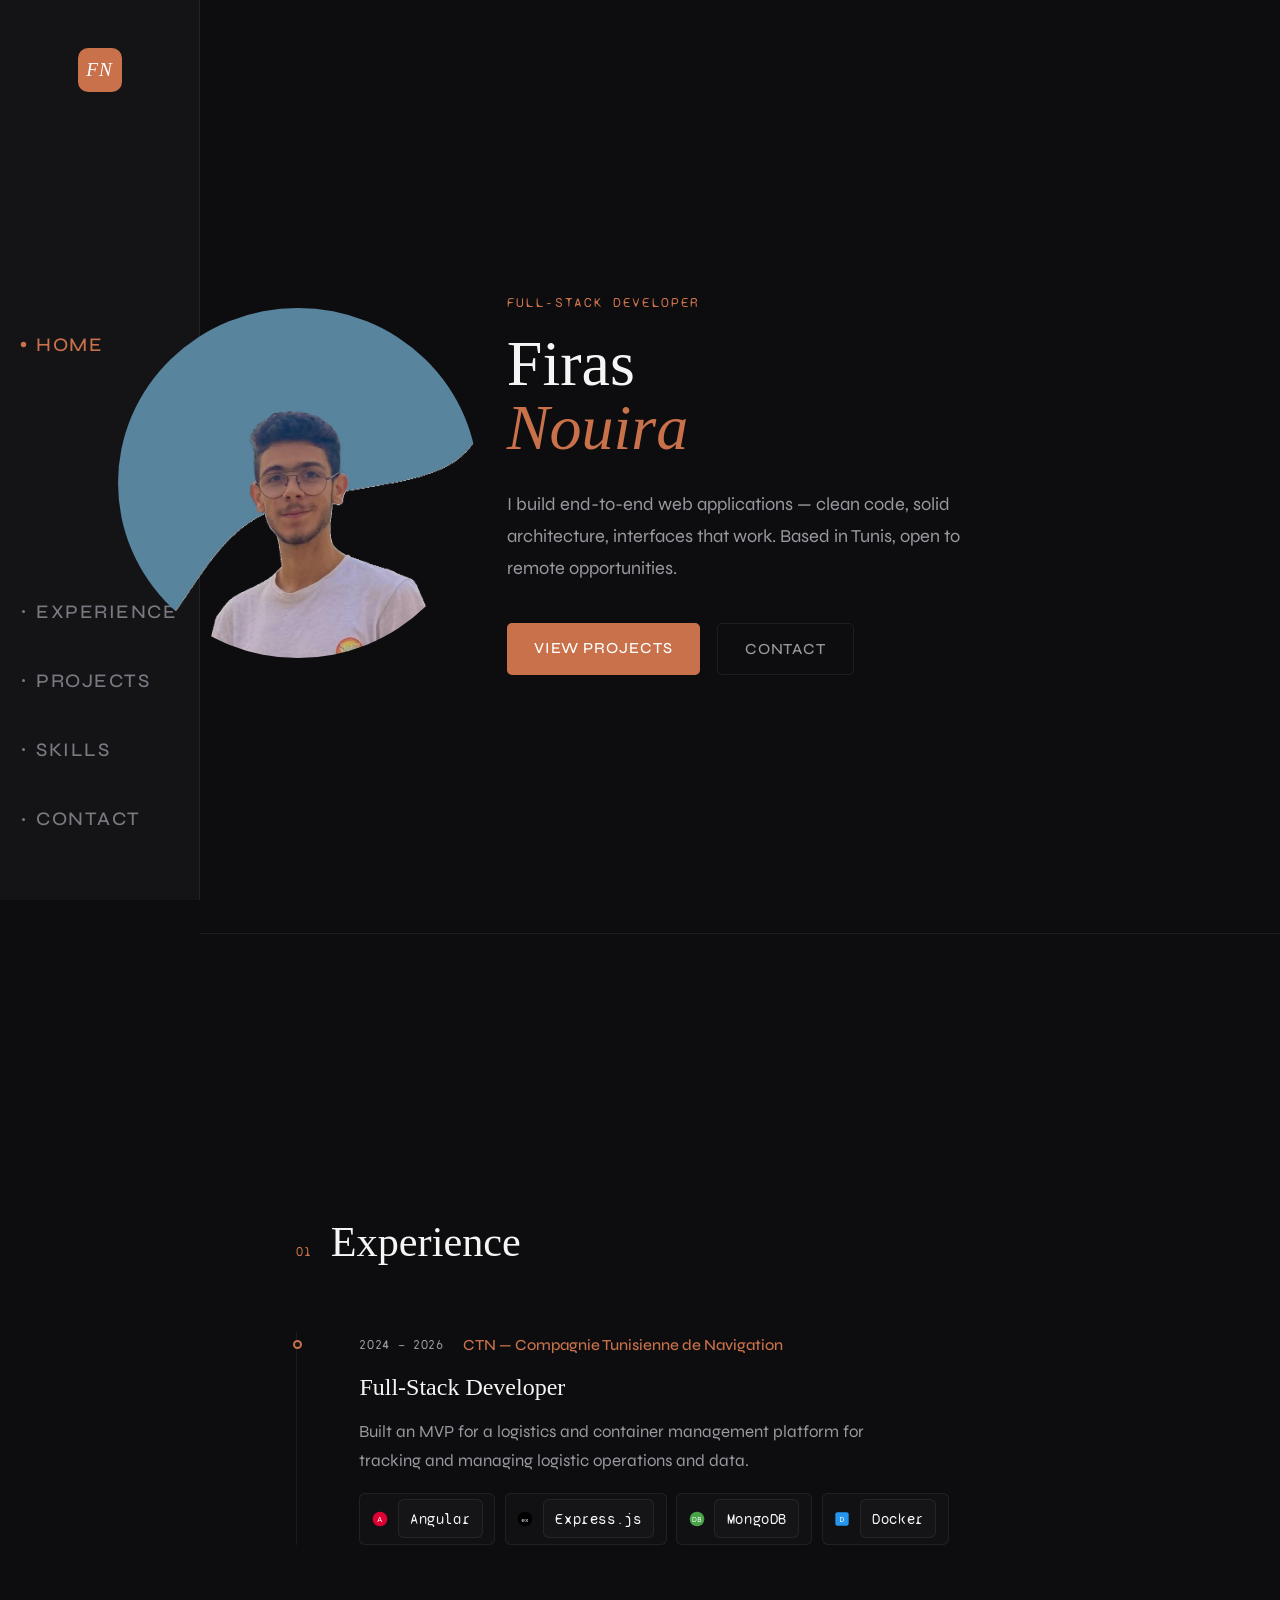
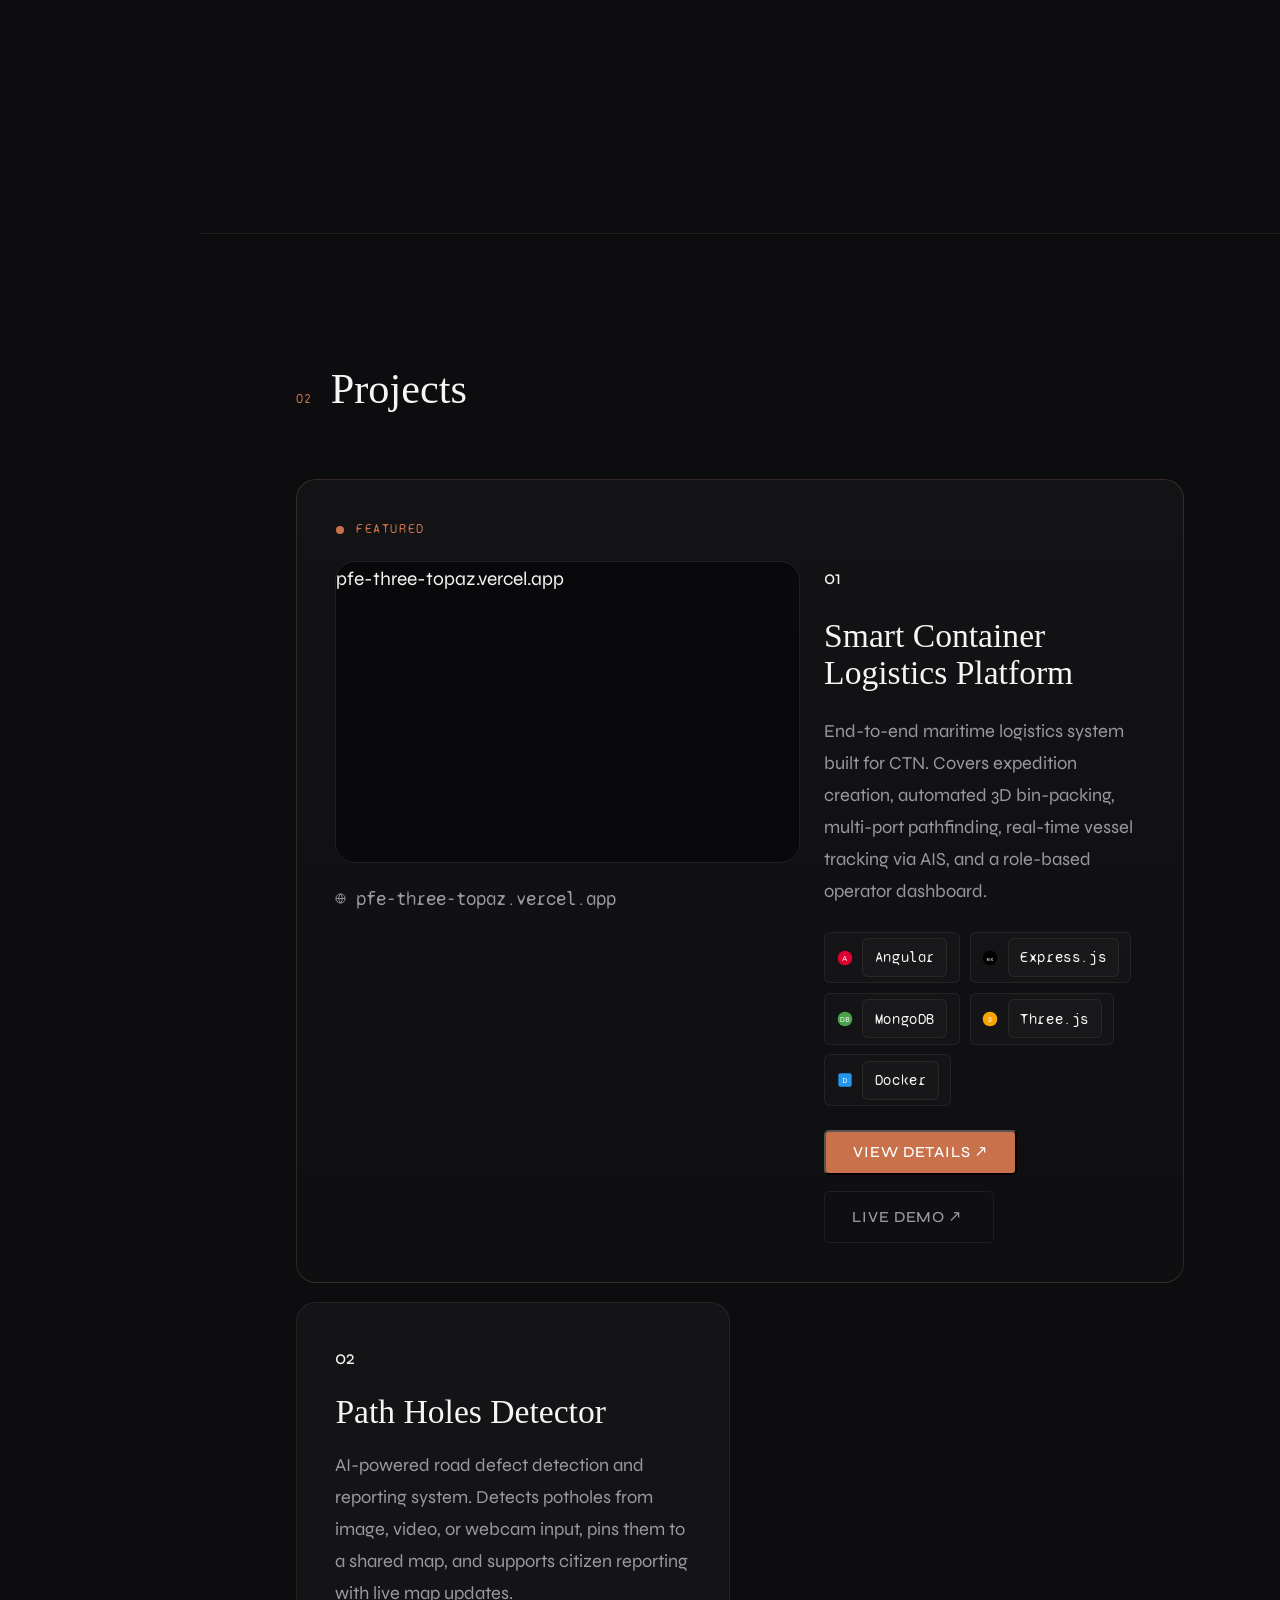
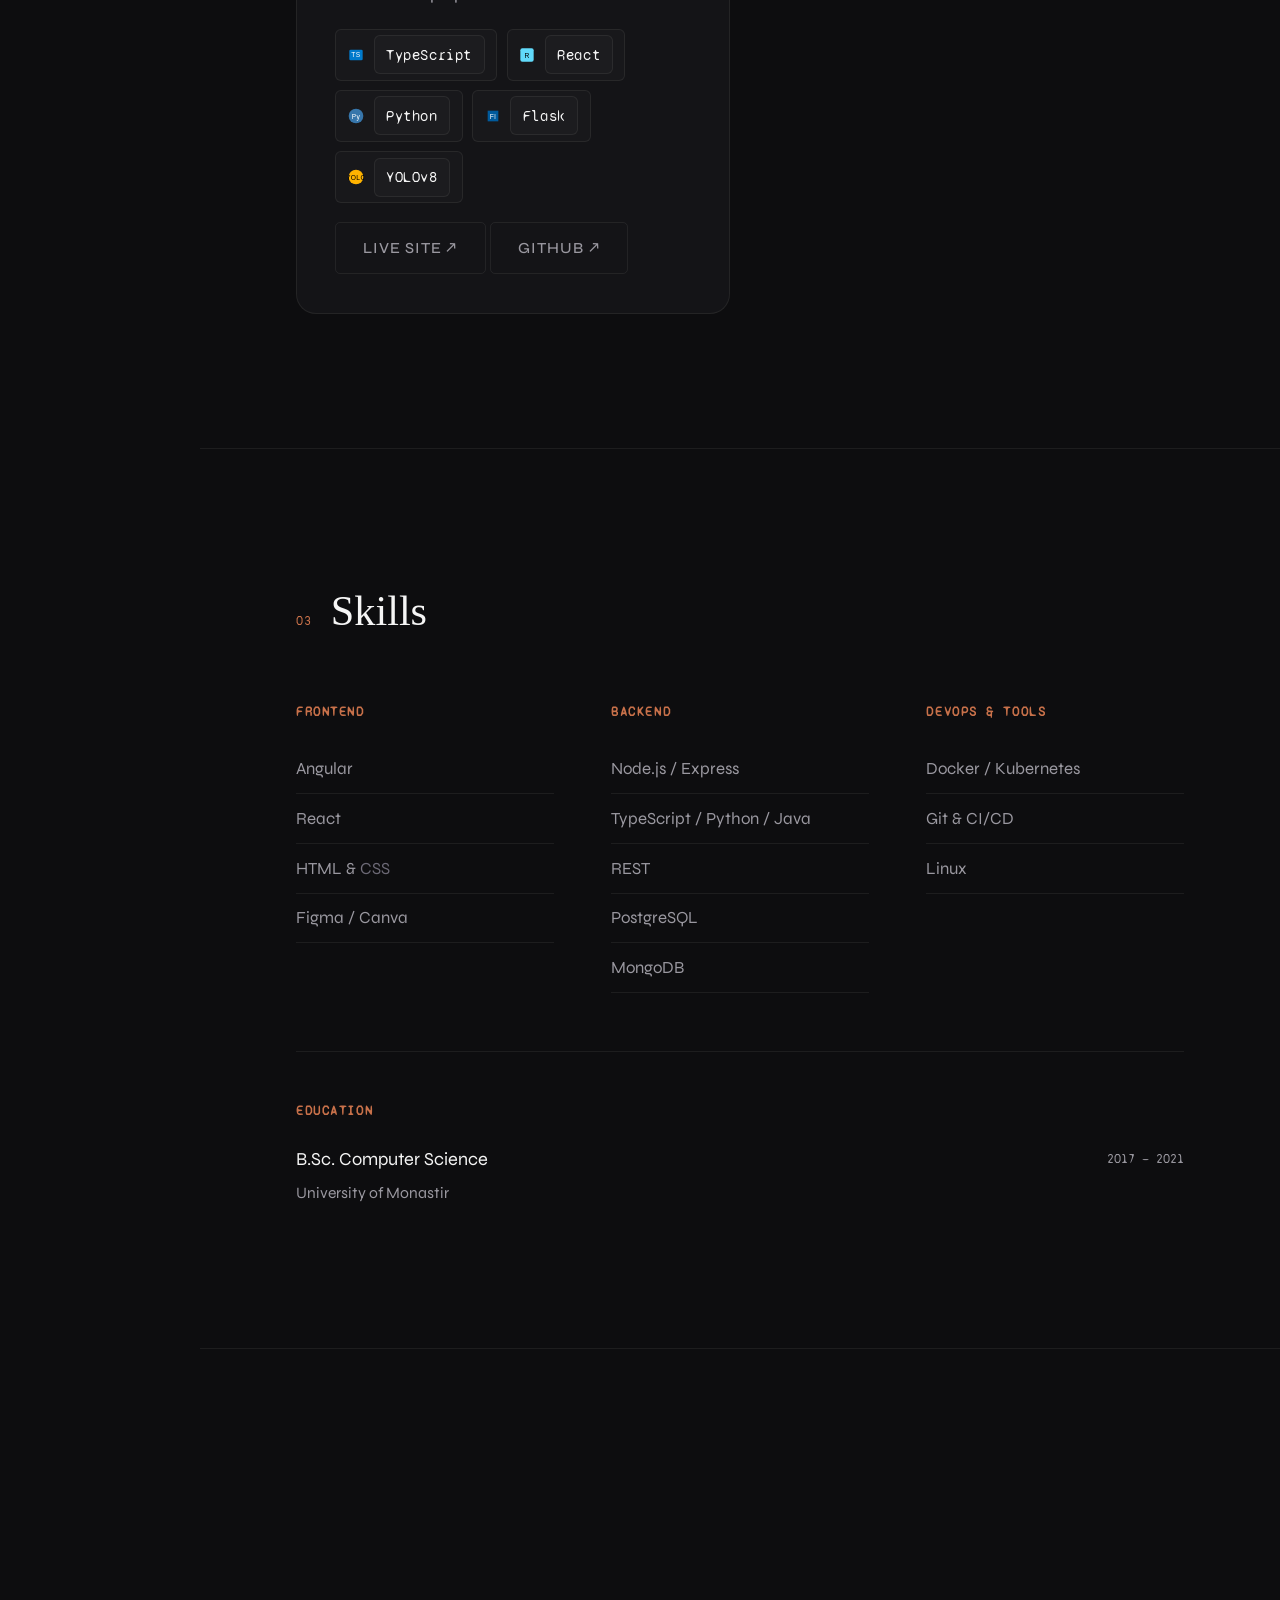
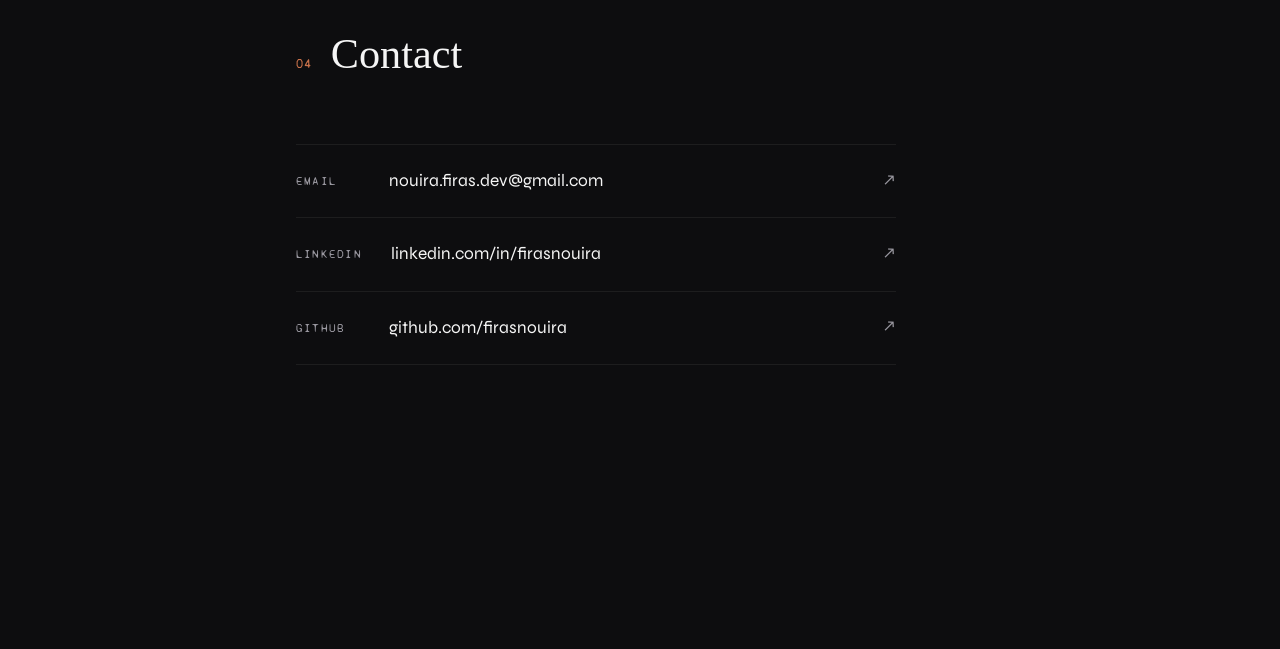
==== index.html @ aa053afb "added project demo and small screen compatibility" ====
<!DOCTYPE html>
<html lang="en">
<head>
  <meta charset="UTF-8" />
  <meta name="viewport" content="width=device-width, initial-scale=1.0" />
  <title>Firas Nouira</title>
  <link rel="preconnect" href="https://fonts.googleapis.com" />
  <link rel="preconnect" href="https://fonts.gstatic.com" crossorigin />
  <link href="https://fonts.googleapis.com/css2?family=DM+Serif+Display:ital,wght@0,400;0,600;1,400&family=Syne:wght@300;400;500&family=Syne+Mono&display=swap" rel="stylesheet" />
  <link rel="stylesheet" href="style.css" />
</head>
<body>

  <!-- Mobile hamburger + overlay -->
  <button id="mobile-hamburger" class="mobile-hamburger" aria-label="Open menu" aria-expanded="false">
    <svg width="22" height="16" viewBox="0 0 22 16" fill="none" xmlns="http://www.w3.org/2000/svg" aria-hidden="true">
      <rect y="1" width="22" height="2" rx="1" fill="currentColor"/>
      <rect y="7" width="22" height="2" rx="1" fill="currentColor"/>
      <rect y="13" width="22" height="2" rx="1" fill="currentColor"/>
    </svg>
  </button>
  <div id="mobile-overlay" class="mobile-overlay" aria-hidden="true"></div>

  <!-- SIDEBAR -->
  <aside class="sidebar">
    <div class="brand">FN</div>
    <nav id="nav">
      <ul>
        <li class="home"><a href="#home">Home</a></li>
        <li class="experience"><a href="#experience">Experience</a></li>
        <li class="projects"><a href="#projects">Projects</a></li>
        <li class="skills"><a href="#skills">Skills</a></li>
        <li class="contact"><a href="#contact">Contact</a></li>
      </ul>
    </nav>
  </aside>

  <!-- CONTENT -->
  <main class="content">

    <!-- HOME -->
    <section id="home" class="section section--home">
      <div class="home-layout">
        <div class="home-photo-wrap">
          <img class="photo-img" src="assets/profile-modified.png" alt="Firas Nouira" />
        </div>
        <div class="home-text">
          <p class="home-label">Full-Stack Developer</p>
          <h1 class="home-name">Firas<br /><em>Nouira</em></h1>
          <p class="home-bio">I build end-to-end web applications — clean code, solid architecture, interfaces that work. Based in Tunis, open to remote opportunities.</p>
          <div class="home-cta">
            <a href="#projects" class="btn">View Projects</a>
            <a href="#contact" class="btn btn--outline">Contact</a>
          </div>
        </div>
      </div>
    </section>

    <!-- EXPERIENCE -->
    <section id="experience" class="section">
      <div class="section-inner">
        <header class="section-header reveal">
          <span class="section-num">01</span>
          <h2 class="section-title">Experience</h2>
        </header>
        <div class="timeline">
          <div class="tl-item reveal">
            <div class="tl-dot"></div>
            <div class="tl-body">
              <div class="tl-top">
                <span class="tl-date">2024 — 2026</span>
                <span class="tl-company">CTN — Compagnie Tunisienne de Navigation</span>
              </div>
              <h3 class="tl-role">Full-Stack Developer</h3>
              <p class="tl-desc">Built an MVP for a logistics and container management platform for tracking and managing logistic operations and data.</p>
              <div class="tags">
                <span class="tech"><svg class="tech-icon" viewBox="0 0 24 24" xmlns="http://www.w3.org/2000/svg"><circle cx="12" cy="12" r="11" fill="#DD0031"/><text x="12" y="16" font-size="11" text-anchor="middle" fill="#fff" font-family="Arial">A</text></svg><span>Angular</span></span>
                <span class="tech"><svg class="tech-icon" viewBox="0 0 24 24" xmlns="http://www.w3.org/2000/svg"><circle cx="12" cy="12" r="11" fill="#000000"/><text x="12" y="16" font-size="9" text-anchor="middle" fill="#fff" font-family="Arial">ex</text></svg><span>Express.js</span></span>
                <span class="tech"><svg class="tech-icon" viewBox="0 0 24 24" xmlns="http://www.w3.org/2000/svg"><circle cx="12" cy="12" r="11" fill="#47A248"/><text x="12" y="16" font-size="10" text-anchor="middle" fill="#fff" font-family="Arial">DB</text></svg><span>MongoDB</span></span>
                <span class="tech"><svg class="tech-icon" viewBox="0 0 24 24" xmlns="http://www.w3.org/2000/svg"><rect x="2" y="2" width="20" height="20" rx="3" fill="#2496ED"/><text x="12" y="16" font-size="10" text-anchor="middle" fill="#fff" font-family="Arial">D</text></svg><span>Docker</span></span>
              </div>
            </div>
          </div>
        </div>
      </div>
    </section>

    <!-- PROJECTS -->
    <section id="projects" class="section">
      <div class="section-inner">
        <header class="section-header reveal">
          <span class="section-num">02</span>
          <h2 class="section-title">Projects</h2>
        </header>

        <div class="projects-grid">

          <!-- ══ PINNED — CTN Platform ══════════════════════════════════════ -->
          <article class="project-card project-card--pinned reveal" data-project="ctn">
            <div class="pinned-label">
              <svg width="10" height="10" viewBox="0 0 10 10" fill="none" aria-hidden="true">
                <circle cx="5" cy="5" r="4" fill="currentColor"/>
              </svg>
              Featured
            </div>

            <div class="pinned-layout">
              <!-- Left: static screenshot preview -->
              <div class="pinned-preview">
                <div class="preview-frame-wrap" id="ctn-preview-trigger">
                  <!-- Static mockup instead of live iframe -->
                  <div class="preview-static">
                    <div class="ps-browser-bar">
                      <span class="ps-dot"></span><span class="ps-dot"></span><span class="ps-dot"></span>
                      <span class="ps-url">pfe-three-topaz.vercel.app</span>
                    </div>
                    <div class="ps-screen">
                      <div class="ps-sidebar-mock">
                        <div class="ps-sidebar-logo"></div>
                        <div class="ps-sidebar-item ps-sidebar-item--active"></div>
                        <div class="ps-sidebar-item"></div>
                        <div class="ps-sidebar-item"></div>
                        <div class="ps-sidebar-item"></div>
                      </div>
                      <div class="ps-main-mock">
                        <div class="ps-topbar">
                          <div class="ps-topbar-title"></div>
                          <div class="ps-topbar-btn"></div>
                        </div>
                        <div class="ps-map-mock">
                          <div class="ps-map-grid">
                            <div class="ps-map-line ps-map-line--h" style="top:30%"></div>
                            <div class="ps-map-line ps-map-line--h" style="top:55%"></div>
                            <div class="ps-map-line ps-map-line--h" style="top:78%"></div>
                            <div class="ps-map-line ps-map-line--v" style="left:25%"></div>
                            <div class="ps-map-line ps-map-line--v" style="left:55%"></div>
                            <div class="ps-map-line ps-map-line--v" style="left:80%"></div>
                          </div>
                          <div class="ps-route-line"></div>
                          <div class="ps-vessel-dot" style="left:38%;top:44%">
                            <span class="ps-vessel-ping"></span>
                          </div>
                          <div class="ps-port-dot" style="left:18%;top:62%"></div>
                          <div class="ps-port-dot" style="left:72%;top:32%"></div>
                          <div class="ps-port-dot" style="left:88%;top:55%"></div>
                        </div>
                        <div class="ps-cards-row">
                          <div class="ps-card-mini"><div class="ps-card-mini-line"></div><div class="ps-card-mini-line ps-card-mini-line--short"></div><div class="ps-card-mini-badge ps-card-mini-badge--green"></div></div>
                          <div class="ps-card-mini"><div class="ps-card-mini-line"></div><div class="ps-card-mini-line ps-card-mini-line--short"></div><div class="ps-card-mini-badge ps-card-mini-badge--orange"></div></div>
                          <div class="ps-card-mini"><div class="ps-card-mini-line"></div><div class="ps-card-mini-line ps-card-mini-line--short"></div><div class="ps-card-mini-badge ps-card-mini-badge--blue"></div></div>
                        </div>
                      </div>
                    </div>
                  </div>
                  <div class="preview-overlay" aria-hidden="true">
                    <span class="preview-overlay-hint">Click to explore ↗</span>
                  </div>
                </div>
                <div class="preview-url">
                  <svg width="11" height="11" viewBox="0 0 24 24" fill="none" stroke="currentColor" stroke-width="2" aria-hidden="true"><circle cx="12" cy="12" r="10"/><path d="M2 12h20M12 2a15.3 15.3 0 0 1 4 10 15.3 15.3 0 0 1-4 10 15.3 15.3 0 0 1-4-10 15.3 15.3 0 0 1 4-10z"/></svg>
                  pfe-three-topaz.vercel.app
                </div>
              </div>

              <!-- Right: info -->
              <div class="pinned-info">
                <div class="project-number">01</div>
                <h3 class="project-name">Smart Container<br/>Logistics Platform</h3>
                <p class="project-short">
                  End-to-end maritime logistics system built for CTN. Covers expedition creation, 
                  automated 3D bin-packing, multi-port pathfinding, real-time vessel tracking via AIS, 
                  and a role-based operator dashboard.
                </p>
                <div class="tags">
                  <span class="tech"><svg class="tech-icon" viewBox="0 0 24 24" xmlns="http://www.w3.org/2000/svg"><circle cx="12" cy="12" r="11" fill="#DD0031"/><text x="12" y="16" font-size="11" text-anchor="middle" fill="#fff" font-family="Arial">A</text></svg><span>Angular</span></span>
                  <span class="tech"><svg class="tech-icon" viewBox="0 0 24 24" xmlns="http://www.w3.org/2000/svg"><circle cx="12" cy="12" r="11" fill="#000000"/><text x="12" y="16" font-size="9" text-anchor="middle" fill="#fff" font-family="Arial">ex</text></svg><span>Express.js</span></span>
                  <span class="tech"><svg class="tech-icon" viewBox="0 0 24 24" xmlns="http://www.w3.org/2000/svg"><circle cx="12" cy="12" r="11" fill="#47A248"/><text x="12" y="16" font-size="10" text-anchor="middle" fill="#fff" font-family="Arial">DB</text></svg><span>MongoDB</span></span>
                  <span class="tech"><svg class="tech-icon" viewBox="0 0 24 24" xmlns="http://www.w3.org/2000/svg"><circle cx="12" cy="12" r="11" fill="#F7A400"/><text x="12" y="16" font-size="11" text-anchor="middle" fill="#fff" font-family="Arial">3</text></svg><span>Three.js</span></span>
                  <span class="tech"><svg class="tech-icon" viewBox="0 0 24 24" xmlns="http://www.w3.org/2000/svg"><rect x="2" y="2" width="20" height="20" rx="3" fill="#2496ED"/><text x="12" y="16" font-size="10" text-anchor="middle" fill="#fff" font-family="Arial">D</text></svg><span>Docker</span></span>
                </div>
                <div class="pinned-actions">
                  <button class="btn pinned-btn" id="open-ctn-modal">
                    View details ↗
                  </button>
                  <a href="https://pfe-three-topaz.vercel.app/" target="_blank" rel="noopener" class="btn btn--outline pinned-btn">
                    Live demo ↗
                  </a>
                </div>
              </div>
            </div>
          </article>

          <article class="project-card reveal" data-project="path-holes-detector">
            <div class="project-number">02</div>
            <h3 class="project-name">Path Holes Detector</h3>
            <p class="project-short">
              AI-powered road defect detection and reporting system. Detects potholes from image, video, or webcam input, pins them to a shared map, and supports citizen reporting with live map updates.
            </p>
            <div class="tags">
              <span class="tech"><svg class="tech-icon" viewBox="0 0 24 24" xmlns="http://www.w3.org/2000/svg"><rect x="2" y="4" width="20" height="16" rx="2" fill="#007ACC"/><text x="12" y="15" font-size="10" text-anchor="middle" fill="#fff" font-family="Arial">TS</text></svg><span>TypeScript</span></span>
              <span class="tech"><svg class="tech-icon" viewBox="0 0 24 24" xmlns="http://www.w3.org/2000/svg"><rect x="2" y="2" width="20" height="20" rx="3" fill="#61DAFB"/><text x="12" y="16" font-size="10" text-anchor="middle" fill="#000" font-family="Arial">R</text></svg><span>React</span></span>
              <span class="tech"><svg class="tech-icon" viewBox="0 0 24 24" xmlns="http://www.w3.org/2000/svg"><circle cx="12" cy="12" r="11" fill="#3776AB"/><text x="12" y="16" font-size="10" text-anchor="middle" fill="#fff" font-family="Arial">Py</text></svg><span>Python</span></span>
              <span class="tech"><svg class="tech-icon" viewBox="0 0 24 24" xmlns="http://www.w3.org/2000/svg"><path d="M4 4h16v16H4z" fill="#005A9C"/><text x="12" y="16" font-size="10" text-anchor="middle" fill="#fff" font-family="Arial">Fl</text></svg><span>Flask</span></span>
              <span class="tech"><svg class="tech-icon" viewBox="0 0 24 24" xmlns="http://www.w3.org/2000/svg"><circle cx="12" cy="12" r="11" fill="#FFB300"/><text x="12" y="16" font-size="10" text-anchor="middle" fill="#000" font-family="Arial">YOLO</text></svg><span>YOLOv8</span></span>
            </div>
            <div class="project-actions">
              <a href="https://path-holes-detector-front.onrender.com" target="_blank" rel="noopener" class="btn btn--outline">Live site ↗</a>
              <a href="https://github.com/firasnouira/path_holes_detector" target="_blank" rel="noopener" class="btn btn--outline">GitHub ↗</a>
            </div>
          </article>

        </div><!-- /projects-grid -->
      </div>
    </section>

    <!-- ══ PROJECT MODAL ═══════════════════════════════════════════════════ -->
    <div class="modal-overlay" id="modal-overlay" role="dialog" aria-modal="true" aria-label="CTN Platform details">
      <div class="modal modal--project" id="modal">
        <button class="modal-close" id="modal-close" aria-label="Close">✕</button>

        <div class="modal-body modal-body--project">

          <!-- TOP: Preview + Quick Info -->
          <div class="modal-top">
            <!-- Big preview pane -->
            <div class="modal-preview-pane">
              <div class="modal-preview-browser">
                <div class="mpb-bar">
                  <span class="mpb-dot"></span><span class="mpb-dot"></span><span class="mpb-dot"></span>
                  <span class="mpb-url">pfe-three-topaz.vercel.app</span>
                  <a href="https://pfe-three-topaz.vercel.app/" target="_blank" rel="noopener" class="mpb-open" title="Open live site">
                    <svg width="12" height="12" viewBox="0 0 24 24" fill="none" stroke="currentColor" stroke-width="2.5"><path d="M18 13v6a2 2 0 0 1-2 2H5a2 2 0 0 1-2-2V8a2 2 0 0 1 2-2h6"/><polyline points="15 3 21 3 21 9"/><line x1="10" y1="14" x2="21" y2="3"/></svg>
                  </a>
                </div>
                <div class="mpb-screen">
                  <iframe
                    src="https://pfe-three-topaz.vercel.app/"
                    title="CTN Logistics Platform live preview"
                    loading="lazy"
                    sandbox="allow-scripts allow-same-origin allow-forms"
                    tabindex="-1">
                  </iframe>
                </div>
              </div>
            </div>

            <!-- Side quick-info -->
            <div class="modal-quick-info">
              <div class="mqi-badge">Featured Project</div>
              <h2 class="mqi-title">Smart Container Logistics Platform</h2>
              <p class="mqi-client">
                <span class="mqi-label">Client</span>
                CTN — Compagnie Tunisienne de Navigation
              </p>
             
              <p class="mqi-client">
                <span class="mqi-label">MVP</span>
             
              </p>
              <div class="mqi-stack">
                <span class="mqi-label">Stack</span>
                <div class="tags" style="margin-top:0.5rem">
                  <span class="tech"><svg class="tech-icon" viewBox="0 0 24 24" xmlns="http://www.w3.org/2000/svg"><circle cx="12" cy="12" r="11" fill="#DD0031"/><text x="12" y="16" font-size="11" text-anchor="middle" fill="#fff" font-family="Arial">A</text></svg><span>Angular</span></span>
                  <span class="tech"><svg class="tech-icon" viewBox="0 0 24 24" xmlns="http://www.w3.org/2000/svg"><circle cx="12" cy="12" r="11" fill="#000000"/><text x="12" y="16" font-size="9" text-anchor="middle" fill="#fff" font-family="Arial">ex</text></svg><span>Express.js</span></span>
                  <span class="tech"><svg class="tech-icon" viewBox="0 0 24 24" xmlns="http://www.w3.org/2000/svg"><circle cx="12" cy="12" r="11" fill="#47A248"/><text x="12" y="16" font-size="10" text-anchor="middle" fill="#fff" font-family="Arial">DB</text></svg><span>MongoDB</span></span>
                  <span class="tech"><svg class="tech-icon" viewBox="0 0 24 24" xmlns="http://www.w3.org/2000/svg"><circle cx="12" cy="12" r="11" fill="#F7A400"/><text x="12" y="16" font-size="11" text-anchor="middle" fill="#fff" font-family="Arial">3</text></svg><span>Three.js</span></span>
                  <span class="tech"><svg class="tech-icon" viewBox="0 0 24 24" xmlns="http://www.w3.org/2000/svg"><rect x="2" y="2" width="20" height="20" rx="3" fill="#2496ED"/><text x="12" y="16" font-size="10" text-anchor="middle" fill="#fff" font-family="Arial">D</text></svg><span>Docker</span></span>
                  <span class="tech"><svg class="tech-icon" viewBox="0 0 24 24" xmlns="http://www.w3.org/2000/svg"><rect x="2" y="4" width="20" height="16" rx="2" fill="#007ACC"/><text x="12" y="15" font-size="10" text-anchor="middle" fill="#fff" font-family="Arial">TS</text></svg><span>TypeScript</span></span>
                </div>
              </div>
              <div class="mqi-actions">
                <a href="https://pfe-three-topaz.vercel.app/" target="_blank" rel="noopener" class="btn" style="width:100%;text-align:center">Live demo ↗</a>
              </div>
            </div>
          </div>

          <!-- ABOUT -->
          <div class="modal-section">
            <h3 class="modal-section-title">About the project</h3>
            <p class="modal-text">
              CTN is a state-owned Tunisian shipping line handling ~100,000 transport units annually. Their container shipping operations were entirely managed through manual, informal processes — clients submitted requests through ad-hoc channels, agents manually selected voyages and assigned containers based on experience alone.
            </p>
            <p class="modal-text">
              This platform digitizes and optimizes that entire workflow: from expedition request to real-time vessel tracking, with automated container space optimization and intelligent route planning baked in.
            </p>
          </div>

          <!-- KEY FEATURES -->
          <div class="modal-section">
            <h3 class="modal-section-title">Key features</h3>
            <div class="modal-features-grid">
              <div class="modal-feature">
                <div class="mf-icon"><svg width="24" height="24" viewBox="0 0 24 24" fill="none" stroke="currentColor" stroke-width="2" style="color:var(--accent)"><path d="M21 16V8a2 2 0 0 0-1-1.73l-7-4a2 2 0 0 0-2 0l-7 4A2 2 0 0 0 3 8v8a2 2 0 0 0 1 1.73l7 4a2 2 0 0 0 2 0l7-4A2 2 0 0 0 21 16z"/><polyline points="3.27 6.96 12 12.01 20.73 6.96"/><polyline points="12 22.08 12 12"/></svg></div>
                <h4 class="mf-title">3D Bin Packing</h4>
                <p class="mf-desc">Implements the S-DBLF heuristic to maximize container space utilization across multi-leg voyages, handling both FCL and LCL shipments.</p>
              </div>
              <div class="modal-feature">
                <div class="mf-icon"><svg width="24" height="24" viewBox="0 0 24 24" fill="none" stroke="currentColor" stroke-width="2" style="color:var(--accent)"><circle cx="12" cy="12" r="10"/><polyline points="12 6 12 12 16 14"/><line x1="16" y1="8" x2="20" y2="4"/></svg></div>
                <h4 class="mf-title">Smart Pathfinding</h4>
                <p class="mf-desc">Custom recursive algorithm that explores all time-feasible shipping routes across transshipment ports, respecting voyage schedules.</p>
              </div>
              <div class="modal-feature">
                <div class="mf-icon"><svg width="24" height="24" viewBox="0 0 24 24" fill="none" stroke="currentColor" stroke-width="2" style="color:var(--accent)"><circle cx="12" cy="12" r="2"/><path d="M16.24 7.76a6 6 0 0 1 0 8.48M7.76 7.76a6 6 0 0 0 0 8.48M21.54 3.46a12 12 0 0 0-17.08 0"/></svg></div>
                <h4 class="mf-title">Live AIS Tracking</h4>
                <p class="mf-desc">Vessel positions pulled via the Automatic Identification System. Delay detection triggers real-time notifications and recalculates ETAs.</p>
              </div>
              <div class="modal-feature">
                <div class="mf-icon"><svg width="24" height="24" viewBox="0 0 24 24" fill="none" stroke="currentColor" stroke-width="2" style="color:var(--accent)"><circle cx="12" cy="12" r="1"/><circle cx="19" cy="12" r="1"/><circle cx="5" cy="12" r="1"/><circle cx="12" cy="5" r="1"/><circle cx="12" cy="19" r="1"/></svg></div>
                <h4 class="mf-title">Expedition Lifecycle</h4>
                <p class="mf-desc">Full state machine from pending → assigned → departed → completed, with automated plan proposals and cancellation logic.</p>
              </div>
              <div class="modal-feature">
                <div class="mf-icon"><svg width="24" height="24" viewBox="0 0 24 24" fill="none" stroke="currentColor" stroke-width="2" style="color:var(--accent)"><rect x="3" y="11" width="18" height="11" rx="2" ry="2"/><path d="M7 11V7a5 5 0 0 1 10 0v4"/></svg></div>
                <h4 class="mf-title">Role-Based Access</h4>
                <p class="mf-desc">JWT AuthGuard middleware enforces separate permissions for clients, logistics operators, and admins across all API endpoints.</p>
              </div>
              <div class="modal-feature">
                <div class="mf-icon"><svg width="24" height="24" viewBox="0 0 24 24" fill="none" stroke="currentColor" stroke-width="2" style="color:var(--accent)"><rect x="3" y="4" width="18" height="18" rx="2" ry="2"/><line x1="16" y1="2" x2="16" y2="6"/><line x1="8" y1="2" x2="8" y2="6"/><line x1="3" y1="10" x2="21" y2="10"/></svg></div>
                <h4 class="mf-title">Voyage Scheduling</h4>
                <p class="mf-desc">Logistics operators manage multi-stop voyages through a calendar interface. New schedules automatically trigger pending expedition reassignment.</p>
              </div>
            </div>
          </div>

          <!-- SCREENSHOTS -->
          <div class="modal-section">
            <h3 class="modal-section-title">Interface highlights</h3>
            <div class="modal-screenshots">

              <div class="modal-shot">
                <div class="mshot-frame">
                  <div class="mshot-mockup mshot-mockup--dashboard">
                    <div class="mshot-topbar">
                      <div class="mshot-topbar-title">My Expeditions</div>
                      <div class="mshot-topbar-btn"></div>
                    </div>
                    <div class="mshot-tabs">
                      <span class="mshot-tab mshot-tab--active">All</span>
                      <span class="mshot-tab">Pending</span>
                      <span class="mshot-tab">In Progress</span>
                      <span class="mshot-tab">Completed</span>
                    </div>
                    <div class="mshot-row"><div class="mshot-row-name"></div><div class="mshot-row-route"></div><span class="mshot-badge mshot-badge--green">In Progress</span></div>
                    <div class="mshot-row"><div class="mshot-row-name"></div><div class="mshot-row-route"></div><span class="mshot-badge mshot-badge--yellow">Pending</span></div>
                    <div class="mshot-row"><div class="mshot-row-name"></div><div class="mshot-row-route"></div><span class="mshot-badge mshot-badge--gray">Completed</span></div>
                    <div class="mshot-row mshot-row--canceled"><div class="mshot-row-name"></div><div class="mshot-row-route"></div><span class="mshot-badge mshot-badge--red">Cancelled</span></div>
                  </div>
                </div>
                <p class="mshot-label">Client expedition dashboard</p>
              </div>

              <div class="modal-shot">
                <div class="mshot-frame">
                  <div class="mshot-mockup mshot-mockup--map">
                    <div class="mshot-vessel-header">
                      <div class="mshot-vessel-name">Ocean Voyager</div>
                      <div class="mshot-vessel-status">Underway</div>
                    </div>
                    <div class="mshot-map-area">
                      <div class="mshot-map-grid">
                        <div class="mshot-map-line mshot-map-line--h" style="top:25%"></div>
                        <div class="mshot-map-line mshot-map-line--h" style="top:55%"></div>
                        <div class="mshot-map-line mshot-map-line--v" style="left:30%"></div>
                        <div class="mshot-map-line mshot-map-line--v" style="left:65%"></div>
                      </div>
                      <svg class="mshot-route-svg" viewBox="0 0 200 100" preserveAspectRatio="none">
                        <path d="M20,70 C60,50 100,35 140,25 S180,20 190,18" stroke="#c8714a" stroke-width="1.5" fill="none" stroke-dasharray="4,2"/>
                      </svg>
                      <div class="mshot-vessel-pin" style="left:55%;top:40%">
                        <span class="mshot-ping"></span>
                        <svg width="10" height="10" viewBox="0 0 24 24" fill="#c8714a"><path d="M12 2L4 20h16L12 2z"/></svg>
                      </div>
                      <div class="mshot-port-pin" style="left:10%;top:65%"><svg width="7" height="7" viewBox="0 0 10 10"><circle cx="5" cy="5" r="4" fill="#6b6875" stroke="#eae6df" stroke-width="1"/></svg></div>
                      <div class="mshot-port-pin" style="left:87%;top:18%"><svg width="7" height="7" viewBox="0 0 10 10"><circle cx="5" cy="5" r="4" fill="#6b6875" stroke="#eae6df" stroke-width="1"/></svg></div>
                    </div>
                    <div class="mshot-route-info">
                      <div class="mshot-route-stat"><span class="mshot-route-label">From</span><span>Tunis, Rades</span></div>
                      <div class="mshot-route-arrow">→</div>
                      <div class="mshot-route-stat"><span class="mshot-route-label">To</span><span>France, Marseille</span></div>
                    </div>
                  </div>
                </div>
                <p class="mshot-label">Live vessel & shipment tracking</p>
              </div>

              <div class="modal-shot">
                <div class="mshot-frame">
                  <div class="mshot-mockup mshot-mockup--containers">
                    <div class="mshot-topbar">
                      <div class="mshot-topbar-title">Containers List</div>
                      <div class="mshot-topbar-search"></div>
                      <div class="mshot-topbar-btn mshot-topbar-btn--add">+ Add</div>
                    </div>
                    <div class="mshot-table-head">
                      <span>Type</span><span>Container #</span><span>Status</span><span>Weight</span>
                    </div>
                    <div class="mshot-table-row"><span class="mshot-cont-id">MSKU1234567</span><span class="mshot-cont-type">40ft</span><span class="mshot-badge mshot-badge--green">Available</span><span class="mshot-cont-weight">0 kg</span></div>
                    <div class="mshot-table-row"><span class="mshot-cont-id">TGHU7654321</span><span class="mshot-cont-type">20ft</span><span class="mshot-badge mshot-badge--blue">On Vessel</span><span class="mshot-cont-weight">15000 kg</span></div>
                    <div class="mshot-table-row"><span class="mshot-cont-id">MEDU9876543</span><span class="mshot-cont-type">40ft HC</span><span class="mshot-badge mshot-badge--yellow">Occupied</span><span class="mshot-cont-weight">20000 kg</span></div>
                    <div class="mshot-table-row"><span class="mshot-cont-id">CAIU2468101</span><span class="mshot-cont-type">Reefer</span><span class="mshot-badge mshot-badge--orange">Maintenance</span><span class="mshot-cont-weight">0 kg</span></div>
                  </div>
                </div>
                <p class="mshot-label">Container fleet management</p>
              </div>

              <div class="modal-shot">
                <div class="mshot-frame">
                  <div class="mshot-mockup mshot-mockup--3d">
                    <div class="mshot-3d-label">3D Container Load Visualization</div>
                    <div class="mshot-3d-scene">
                      <!-- Isometric box representation -->
                      <svg viewBox="0 0 160 120" xmlns="http://www.w3.org/2000/svg" class="mshot-3d-svg">
                        <!-- Container outline -->
                        <polygon points="20,80 80,50 140,80 80,110" fill="#1c1c21" stroke="#6b6875" stroke-width="0.8"/>
                        <polygon points="20,80 20,40 80,10 80,50" fill="#141417" stroke="#6b6875" stroke-width="0.8"/>
                        <polygon points="80,50 140,80 140,40 80,10" fill="#242428" stroke="#6b6875" stroke-width="0.8"/>
                        <!-- Packed boxes layer 1 -->
                        <polygon points="28,76 55,62 82,76 55,90" fill="#c8714a" opacity="0.8"/>
                        <polygon points="28,76 28,60 55,46 55,62" fill="#a85c38" opacity="0.8"/>
                        <polygon points="55,62 82,76 82,60 55,46" fill="#b8663f" opacity="0.8"/>
                        <!-- Packed boxes layer 2 -->
                        <polygon points="56,60 83,46 110,60 83,74" fill="#5b8fa8" opacity="0.8"/>
                        <polygon points="56,60 56,44 83,30 83,46" fill="#4a7a91" opacity="0.8"/>
                        <polygon points="83,46 110,60 110,44 83,30" fill="#527f98" opacity="0.8"/>
                        <!-- Small boxes -->
                        <polygon points="30,58 48,48 66,58 48,68" fill="#8a7aa8" opacity="0.75"/>
                        <polygon points="30,58 30,48 48,38 48,48" fill="#7a6a98" opacity="0.75"/>
                        <polygon points="48,48 66,58 66,48 48,38" fill="#82709f" opacity="0.75"/>
                        <polygon points="68,62 86,52 104,62 86,72" fill="#6ba87a" opacity="0.75"/>
                        <polygon points="68,62 68,52 86,42 86,52" fill="#5a9869" opacity="0.75"/>
                        <polygon points="86,52 104,62 104,52 86,42" fill="#629f71" opacity="0.75"/>
                      </svg>
                    </div>
                    <div class="mshot-3d-info">
                      <span class="mshot-3d-stat"><b>73%</b> fill</span>
                      <span class="mshot-3d-stat"><b>3</b> expeditions</span>
                    </div>
                  </div>
                </div>
                <p class="mshot-label">3D bin-packing visualization</p>
              </div>

            </div>
          </div>

          <!-- ARCHITECTURE NOTE -->
          <div class="modal-section modal-section--arch">
            <h3 class="modal-section-title">Architecture</h3>
            <div class="modal-arch-row">
              <div class="modal-arch-item">
                <span class="arch-layer">Frontend</span>
                <span class="arch-detail">Angular + Three.js</span>
              </div>
              <div class="modal-arch-arrow">→</div>
              <div class="modal-arch-item">
                <span class="arch-layer">API</span>
                <span class="arch-detail">Express.js + TypeScript<br/>JWT AuthGuard / CORS</span>
              </div>
              <div class="modal-arch-arrow">→</div>
              <div class="modal-arch-item">
                <span class="arch-layer">Database</span>
                <span class="arch-detail">MongoDB + Mongoose ODM</span>
              </div>
              <div class="modal-arch-arrow">→</div>
              <div class="modal-arch-item">
                <span class="arch-layer">Infra</span>
                <span class="arch-detail">Docker / Vercel</span>
              </div>
            </div>
          </div>

        </div><!-- /modal-body -->
      </div><!-- /modal -->
    </div><!-- /modal-overlay -->

    <!-- SKILLS -->
    <section id="skills" class="section">
      <div class="section-inner">
        <header class="section-header reveal">
          <span class="section-num">03</span>
          <h2 class="section-title">Skills</h2>
        </header>
        <div class="skills-layout reveal">
          <div class="skill-col">
            <h3 class="skill-col-title">Frontend</h3>
            <ul>
              <li>Angular</li>
              <li>React</li>
              <li>HTML &amp; <span class="glow-text">CSS</span></li>
              <li>Figma / Canva</li>
            </ul>
          </div>
          <div class="skill-col">
            <h3 class="skill-col-title">Backend</h3>
            <ul>
              <li>Node.js / Express</li>
              <li>TypeScript / Python / Java</li>
              <li>REST</li>
              <li>PostgreSQL</li>
              <li>MongoDB</li>
            </ul>
          </div>
          <div class="skill-col">
            <h3 class="skill-col-title">DevOps &amp; Tools</h3>
            <ul>
              <li>Docker / Kubernetes</li>
              <li>Git &amp; CI/CD</li>
              <li>Linux</li>
            </ul>
          </div>
        </div>
        <div class="education reveal">
          <h3 class="skill-col-title">Education</h3>
          <div class="edu-row">
            <div>
              <p class="edu-degree">B.Sc. Computer Science</p>
              <p class="edu-school">University of Monastir</p>
            </div>
            <span class="edu-year">2017 — 2021</span>
          </div>
        </div>
      </div>
    </section>

    <!-- CONTACT -->
    <section id="contact" class="section section--contact">
      <div class="section-inner">
        <header class="section-header reveal">
          <span class="section-num">04</span>
          <h2 class="section-title">Contact</h2>
        </header>
        <div class="contact-list reveal">
          <a href="mailto:nouira.firas.dev@gmail.com" class="contact-row">
            <span class="contact-type">Email</span>
            <span class="contact-value">nouira.firas.dev@gmail.com</span>
            <span class="contact-arrow">↗</span>
          </a>
          <a href="https://linkedin.com/in/firasnouira" target="_blank" rel="noopener" class="contact-row">
            <span class="contact-type">LinkedIn</span>
            <span class="contact-value">linkedin.com/in/firasnouira</span>
            <span class="contact-arrow">↗</span>
          </a>
          <a href="https://github.com/firasnouira" target="_blank" rel="noopener" class="contact-row">
            <span class="contact-type">GitHub</span>
            <span class="contact-value">github.com/firasnouira</span>
            <span class="contact-arrow">↗</span>
          </a>
        </div>
      </div>
    </section>

  </main>

  <script src="script.js"></script>
</body>
</html>
---- style.css ----
/* ============================================================
   FIRAS NOUIRA — Portfolio
   Fonts: Playfair Display (serif headings) + Syne (clean body) + Syne Mono
   Palette: near-black bg · warm off-white text · terracotta accent
   ============================================================ */

*,
*::before,
*::after {
  box-sizing: border-box;
  margin: 0;
  padding: 0;
}

:root {
  --bg: #0d0d0f;
  --bg2: #141417;
  --bg3: #1c1c21;
  --text: #f5f5f5;
  --muted: #9a98a0;
  --accent: #c8714a;
  --border: rgba(234, 230, 223, 0.07);
  --sidebar-w: 200px;
  --serif: 'Playfair Display', Georgia, serif;
  --sans: 'Syne', system-ui, sans-serif;
  --mono: 'Syne Mono', monospace;
}

html {
  scroll-behavior: smooth;
  font-size: 120%; /* scale rems up (approx 19.2px base) */
}

body {
  background: var(--bg);
  color: var(--text);
  font-family: var(--sans);
  font-size: 1rem; /* respects html scaling */
  line-height: 1.75;
}

a {
  color: inherit;
  text-decoration: none;
}

/* ── SIDEBAR ─────────────────────────────────────────── */
.sidebar {
  position: fixed;
  top: 0;
  left: 0;
  width: var(--sidebar-w);
  height: 100%;
  background: var(--bg2);
  border-right: 1px solid var(--border);
  display: flex;
  flex-direction: column;
  align-items: center;
  padding: 2.5rem 0;
  z-index: 50;
}

.brand {
  display: flex;
  align-items: center;
  justify-content: center;
  width: 44px;
  height: 44px;
  background: var(--accent);
  color: #fff;
  font-family: var(--serif);
  font-size: 1rem;
  border-radius: 10px;
  letter-spacing: 0.05em;
  font-style: italic;
  margin-bottom: 3rem;

}

#nav {
  flex: 1;
  display: flex;
  align-items: center;
}

#nav ul {
  list-style: none;
  display: flex;
  flex-direction: column;
  gap: 0.1rem;
  padding: 0 1.25rem;
  width: 100%;
}

#nav ul {
  list-style: none;
  display: flex;
  flex-direction: column;
  gap: 0.25rem;
  width: 100%;
  padding: 0 1.5rem;
}

#nav ul li a {
  display: flex;
  align-items: center;
  gap: 0.6rem;
  text-decoration: none;
  font-size: 1rem;
  font-weight: 500;
  letter-spacing: 0.08em;
  text-transform: uppercase;
  padding: 0.8rem 0.85rem;
  border-radius: 8px;
  transition: color 0.2s ease, background 0.2s ease;
  position: relative;
  color: #7a7880;
}

#nav ul li a span {
  font-size: inherit;
}

#nav ul li a::before {
  content: '';
  width: 3px;
  height: 3px;
  border-radius: 50%;
  background: currentColor;
  flex-shrink: 0;
  transition: transform 0.18s;
}

#nav ul li a:hover {
  color: var(--text) ;
  background: rgba(255, 255, 255, 0.03);
}

#nav ul li.active a {
  color: var(--accent);
}

#nav ul li.active a::before {
  transform: scale(1.8);
}

.sidebar {
  overflow: visible;
}

.content {
  margin-left: var(--sidebar-w);
  overflow: visible;
}

.section {
  min-height: 100vh;
  padding: 7rem 5rem;
  border-bottom: 1px solid var(--border);
  display: flex;
  flex-direction: column;
  justify-content: center;
}



.section-header {
  display: flex;
  align-items: baseline;
  gap: 1rem;
  margin-bottom: 3.5rem;
}

.section-num {
  font-family: var(--mono);
  font-size: 0.7rem;
  color: var(--accent);
  letter-spacing: 0.06em;
}

.section-title {
  font-family: var(--serif);
  font-size: 2.2rem;
  font-weight: 400;
  color: var(--text);
  line-height: 1;
}

/* ── HOME ────────────────────────────────────────────── */
.section--home {
  position: relative;
  padding: 0 5rem;
  min-height: 100vh;
}

.home-layout {
  display: flex;
  align-items: center;
  gap: 1.5rem;
  max-width: 860px;
  width: 100%;
  margin: auto;
}

/* Photo block — offset circle behind, like the sample */
.home-layout {
  overflow: visible;
  position: relative;
}

.home-photo-wrap {
  position: relative;
  flex-shrink: 0;
  width: 360px;
  height: 350px;
  transform: translateX(-35vw);
  opacity: 0;
  z-index: 60;
  transition: transform 0.9s cubic-bezier(0.4, 0, 1, 1), opacity 1s cubic-bezier(0.94, -0.03, 1, 1);
}



.photo-img {
  position: relative;
  z-index: 1;
  width: 360px;
  height: 350px;
  object-fit: cover;
  object-position: top;
  border-radius: 50%;
  display: block;
}

/* Text block */
.home-text {
  z-index: 0;
  flex: 1;
  opacity: 0;
  transform: translateX(-100vw);
  transition: opacity 0.8s ease 0.15s, transform 1s cubic-bezier(0, 0, 0.35, 0.97) 0.5s;
}

.sidebar #nav ul li {
  position: relative;
  transition: transform 0.8s ease, z-index 0.8s ease;
}

body.home-active .home-photo-wrap {
  transform: translateX(-15vw);
  opacity: 1;

  @media (min-width: 1300px) {
    transform: translateX(-18vw);

  }
}

body.home-active .home-text {
  opacity: 1;
  transform: translateX(-15vw);
}

body.home-active .sidebar #nav ul li.home {
  transform: translateY(-2vh);
  z-index: 80;
}

body.home-active .sidebar #nav ul li:not(.home) {
  transform: translateY(20vh);
  z-index: 20;
}

.home-label {
  font-family: var(--mono);
  font-size: 0.72rem;
  color: var(--accent);
  letter-spacing: 0.12em;
  text-transform: uppercase;
  margin-bottom: 0.9rem;
}

.home-name {
  font-family: var(--serif);
  font-size: clamp(2.8rem, 5vw, 4.5rem);
  font-weight: 400;
  line-height: 1.0;
  color: var(--text);
  margin-bottom: 1.5rem;
}

.home-name em {
  font-style: italic;
  color: var(--accent);
}

.home-bio {
  font-size: 0.95rem;
  color: var(--muted);
  font-weight: 300;
  margin-bottom: 2rem;
  line-height: 1.75;
}

.home-cta {
  display: flex;
  gap: 0.9rem;
  flex-wrap: wrap;
}

.btn {
  font-family: var(--sans);
  font-size: 0.8rem;
  font-weight: 500;
  letter-spacing: 0.06em;
  text-transform: uppercase;
  padding: 0.6rem 1.4rem;
  border-radius: 5px;
  transition: all 0.18s ease;
  display: inline-block;
}

.btn {
  background: var(--accent);
  color: #fff;
}

.btn:hover {
  background: #b5623d;
  transform: translateY(-1px);
}

.btn--outline {
  background: transparent;
  border: 1px solid var(--border);
  color: var(--muted);
}

.btn--outline:hover {
  border-color: rgba(234, 230, 223, 0.22);
  color: var(--text);
  transform: translateY(-1px);
}

/* ── TIMELINE ────────────────────────────────────────── */
.timeline {
  padding-left: 1.25rem;
  border-left: 1px solid var(--border);
  display: flex;
  flex-direction: column;
}

.tl-item {
  position: relative;
  padding: 0 0 3rem 2rem;
}

.tl-item:last-child {
  padding-bottom: 0;
}

.tl-dot {
  position: absolute;
  left: -1.47rem;
  top: 0.4rem;
  width: 9px;
  height: 9px;
  border-radius: 50%;
  background: var(--bg2);
  border: 2px solid var(--accent);
}

.tl-top {
  display: flex;
  align-items: center;
  gap: 1rem;
  margin-bottom: 0.35rem;
}

.tl-date {
  font-family: var(--mono);
  font-size: 0.7rem;
  color: var(--muted);
  letter-spacing: 0.05em;
}

.tl-company {
  font-size: 0.8rem;
  color: var(--accent);
  font-weight: 500;
}

.tl-role {
  font-family: var(--serif);
  font-size: 1.25rem;
  font-weight: 400;
  color: var(--text);
  margin-bottom: 0.55rem;
}

.tl-desc {
  font-size: 0.88rem;
  color: var(--muted);
  font-weight: 300;
  max-width: 540px;
  margin-bottom: 0.9rem;
  line-height: 1.7;
}

/* ── TAGS ────────────────────────────────────────────── */
.tags {
  display: flex;
  flex-wrap: wrap;
  gap: 0.5rem;
}

.tags span {
  display: inline-flex;
  align-items: center;
  gap: 0.5rem;
  font-family: var(--mono);
  font-size: 0.78rem;
  color: var(--text);
  background: rgba(255,255,255,0.02);
  border: 1px solid var(--border);
  padding: 0.28rem 0.6rem;
  border-radius: 6px;
  letter-spacing: 0.04em;
}

.tech-icon {
  width: 16px;
  height: 16px;
  flex: 0 0 16px;
  display: inline-block;
}

/* ── PROJECTS ────────────────────────────────────────── */
.projects-grid {
  display: grid;
  grid-template-columns: repeat(12, minmax(0, 1fr));
  gap: 1rem;
}

.project-card {
  background: var(--bg2);
  padding: 2rem;
  display: flex;
  flex-direction: column;
  gap: 1rem;
  cursor: default;
  transition: background 0.18s, transform 0.18s, border-color 0.18s;
  border: 1px solid var(--border);
  border-radius: 20px;
  position: relative;
  grid-column: span 6;
  min-width: 0;
}

.project-card:hover {
  background: var(--bg3);
  transform: translateY(-2px);
}

.project-card--pinned {
  grid-column: span 12;
  padding: 2rem;
  background: linear-gradient(180deg, rgba(20,20,23,0.96), rgba(15,15,18,0.98));
  border-color: rgba(248, 164, 130, 0.16);
}

.pinned-layout {
  display: grid;
  grid-template-columns: minmax(260px, 1.45fr) minmax(240px, 1fr);
  gap: 1.25rem;
  align-items: stretch;
}

.pinned-label {
  font-family: var(--mono);
  font-size: 0.7rem;
  letter-spacing: 0.12em;
  color: var(--accent);
  text-transform: uppercase;
  display: inline-flex;
  align-items: center;
  gap: 0.55rem;
}

.pinned-preview {
  display: flex;
  flex-direction: column;
  gap: 1rem;
}

.preview-frame-wrap {
  position: relative;
  border-radius: 20px;
  overflow: hidden;
  border: 1px solid rgba(255, 255, 255, 0.06);
  cursor: pointer;
}

.preview-static {
  background: #09090c;
  min-height: 300px;
}

.preview-overlay {
  position: absolute;
  inset: 0;
  background: linear-gradient(180deg, rgba(13,13,15,0.05), rgba(13,13,15,0.5));
  display: flex;
  align-items: flex-end;
  justify-content: center;
  padding: 1rem;
  opacity: 0;
  transition: opacity 0.18s ease;
}

.preview-frame-wrap:hover .preview-overlay {
  opacity: 1;
}

.preview-overlay-hint {
  font-family: var(--mono);
  font-size: 0.75rem;
  color: #fff;
  letter-spacing: 0.08em;
  background: rgba(15, 15, 18, 0.75);
  padding: 0.55rem 0.85rem;
  border-radius: 999px;
}

.preview-url {
  font-family: var(--mono);
  display: inline-flex;
  align-items: center;
  gap: 0.5rem;
  color: var(--muted);
}

.pinned-info {
  display: flex;
  flex-direction: column;
  justify-content: space-between;
  gap: 1.25rem;
}

.pinned-actions {
  display: flex;
  flex-wrap: wrap;
  gap: 0.85rem;
}

.pinned-btn {
  min-width: 170px;
}

.modal-top {
  display: grid;
  grid-template-columns: 1.8fr 1fr;
  gap: 1.5rem;
  align-items: start;
  margin-bottom: 1.8rem;
}

.modal-preview-pane {
  border-radius: 18px;
  overflow: hidden;
  border: 1px solid rgba(255, 255, 255, 0.07);
  background: #09090f;
  min-height: 320px;
}

.modal-preview-browser {
  display: flex;
  flex-direction: column;
  min-height: 100%;
}

.mpb-bar {
  display: flex;
  align-items: center;
  gap: 0.6rem;
  padding: 0.95rem 1rem;
  background: rgba(255, 255, 255, 0.04);
}

.mpb-dot {
  width: 0.55rem;
  height: 0.55rem;
  background: rgba(255, 255, 255, 0.35);
  border-radius: 999px;
}

.mpb-url {
  font-family: var(--mono);
  font-size: 0.72rem;
  color: var(--muted);
  flex: 1;
  overflow: hidden;
  text-overflow: ellipsis;
  white-space: nowrap;
}

.mpb-open {
  color: var(--text);
  opacity: 0.8;
  transition: opacity 0.18s ease;
}

.mpb-open:hover {
  opacity: 1;
}

.mpb-screen {
  flex: 1 1 0;
  height: 100%;
  min-height: 360px;
  background: #0d0d11;
}

.mpb-screen iframe {
  width: 100%;
  height: 100%;
  border: 0;
  display: block;
}

.modal-quick-info {
  display: flex;
  flex-direction: column;
  gap: 1rem;
}

.mqi-badge {
  font-family: var(--mono);
  font-size: 0.7rem;
  letter-spacing: 0.12em;
  color: var(--accent);
  text-transform: uppercase;
}

.mqi-title {
  font-family: var(--serif);
  font-size: 2rem;
  line-height: 1.05;
  margin: 0;
}

.mqi-client {
  font-size: 0.9rem;
  color: var(--muted);
  line-height: 1.75;
}

.mqi-label {
  display: inline-block;
  min-width: 68px;
  font-family: var(--mono);
  color: var(--text);
  font-size: 0.72rem;
  letter-spacing: 0.1em;
  text-transform: uppercase;
  margin-bottom: 0.15rem;
}

.mqi-stack .tags {
  padding-top: 0.15rem;
}

.mqi-actions .btn {
  width: 100%;
  text-align: center;
}

.modal-gallery {
  display: grid;
  grid-template-columns: repeat(2, minmax(0, 1fr));
  gap: 1rem;
  margin-top: 1rem;
}

.modal-thumb {
  min-height: 140px;
  border-radius: 16px;
  background: linear-gradient(150deg, rgba(255,255,255,0.04), rgba(255,255,255,0.06));
  display: flex;
  align-items: center;
  justify-content: center;
  color: var(--muted);
  font-family: var(--mono);
  font-size: 0.82rem;
  border: 1px solid rgba(255,255,255,0.05);
}

.modal-section-title {
  font-family: var(--serif);
  font-size: 1.35rem;
  font-weight: 400;
  margin-bottom: 1rem;
}

.modal-text {
  color: var(--muted);
  line-height: 1.8;
  font-size: 0.95rem;
  margin-bottom: 1rem;
}

.modal-features-grid {
  display: grid;
  grid-template-columns: repeat(2, minmax(0, 1fr));
  gap: 1rem;
}

.modal-feature {
  background: rgba(255,255,255,0.03);
  border: 1px solid rgba(255,255,255,0.06);
  border-radius: 16px;
  padding: 1rem;
}

.mf-icon {
  font-size: 1.45rem;
  margin-bottom: 0.7rem;
}

.mf-title {
  font-family: var(--serif);
  font-size: 1rem;
  margin-bottom: 0.45rem;
}

.mf-desc {
  color: var(--muted);
  font-size: 0.9rem;
  line-height: 1.7;
}

/* ── MODAL SCREENSHOTS ───────────────────────────────── */
.modal-section {
  margin-bottom: 2.5rem;
  padding-bottom: 2.5rem;
  border-bottom: 1px solid rgba(255, 255, 255, 0.05);
}

.modal-section:last-child {
  border-bottom: none;
}

.modal-screenshots {
  display: grid;
  grid-template-columns: repeat(2, 1fr);
  gap: 1.5rem;
  margin-top: 1.5rem;
}

.modal-shot {
  display: flex;
  flex-direction: column;
  gap: 0.75rem;
}

.mshot-frame {
  border-radius: 16px;
  overflow: hidden;
  border: 1px solid rgba(255, 255, 255, 0.08);
  background: #0d0d11;
  min-height: 240px;
}

.mshot-mockup {
  width: 100%;
  height: 100%;
  min-height: 240px;
  background: linear-gradient(135deg, #141417, #1c1c21);
  display: flex;
  flex-direction: column;
  padding: 1rem;
  gap: 0.75rem;
  font-size: 0.82rem;
  color: var(--muted);
}

/* Dashboard mockup */
.mshot-mockup--dashboard {
  gap: 0.6rem;
}

.mshot-topbar {
  display: flex;
  align-items: center;
  justify-content: space-between;
  padding-bottom: 0.6rem;
  border-bottom: 1px solid rgba(255, 255, 255, 0.07);
}

.mshot-topbar-title {
  font-weight: 500;
  color: var(--text);
}

.mshot-topbar-btn {
  width: 24px;
  height: 20px;
  background: rgba(200, 113, 74, 0.3);
  border-radius: 2px;
}

.mshot-tabs {
  display: flex;
  gap: 0.8rem;
  padding-bottom: 0.6rem;
  border-bottom: 1px solid rgba(255, 255, 255, 0.05);
}

.mshot-tab {
  font-size: 0.75rem;
  color: var(--muted);
  text-transform: uppercase;
  padding: 0.2rem 0;
}

.mshot-tab--active {
  color: var(--accent);
  border-bottom: 2px solid var(--accent);
}

.mshot-row {
  display: flex;
  align-items: center;
  gap: 0.75rem;
  padding: 0.55rem 0;
  border-bottom: 1px solid rgba(255, 255, 255, 0.03);
  font-size: 0.78rem;
}

.mshot-row-name {
  width: 80px;
  height: 8px;
  background: rgba(255, 255, 255, 0.1);
  border-radius: 2px;
}

.mshot-row-route {
  flex: 1;
  height: 6px;
  background: rgba(255, 255, 255, 0.06);
  border-radius: 2px;
}

.mshot-badge {
  padding: 0.2rem 0.5rem;
  border-radius: 3px;
  font-size: 0.68rem;
  font-weight: 500;
  white-space: nowrap;
}

.mshot-badge--green {
  background: rgba(107, 168, 122, 0.3);
  color: #6ba87a;
}

.mshot-badge--blue {
  background: rgba(91, 143, 168, 0.3);
  color: #5b8fa8;
}

.mshot-badge--yellow {
  background: rgba(200, 160, 100, 0.3);
  color: #c8a064;
}

.mshot-badge--orange {
  background: rgba(200, 113, 74, 0.3);
  color: #c8714a;
}

.mshot-badge--red {
  background: rgba(200, 100, 100, 0.3);
  color: #c86464;
}

.mshot-badge--gray {
  background: rgba(107, 104, 117, 0.3);
  color: #8a8799;
}

.mshot-row--canceled {
  opacity: 0.6;
}

/* Map mockup */
.mshot-mockup--map {
  position: relative;
  gap: 0;
}

.mshot-vessel-header {
  display: flex;
  justify-content: space-between;
  align-items: center;
  padding: 0.75rem 0.5rem;
  border-bottom: 1px solid rgba(255, 255, 255, 0.07);
}

.mshot-vessel-name {
  font-weight: 500;
  color: var(--text);
}

.mshot-vessel-status {
  font-size: 0.7rem;
  color: #6ba87a;
}

.mshot-map-area {
  flex: 1;
  position: relative;
  background: linear-gradient(135deg, rgba(20, 20, 23, 0.5), rgba(13, 13, 17, 0.8));
  border-radius: 8px;
  overflow: hidden;
  margin: 0.5rem;
}

.mshot-map-grid {
  position: absolute;
  inset: 0;
}

.mshot-map-line {
  position: absolute;
  background: rgba(255, 255, 255, 0.08);
}

.mshot-map-line--h {
  width: 100%;
  height: 1px;
}

.mshot-map-line--v {
  width: 1px;
  height: 100%;
}

.mshot-route-svg {
  position: absolute;
  inset: 0;
  width: 100%;
  height: 100%;
}

.mshot-vessel-pin,
.mshot-port-pin {
  position: absolute;
  display: flex;
  align-items: center;
  justify-content: center;
}

.mshot-ping {
  position: absolute;
  width: 12px;
  height: 12px;
  border-radius: 50%;
  background: rgba(200, 113, 74, 0.6);
  animation: ping 2s cubic-bezier(0, 0, 0.2, 1) infinite;
}

@keyframes ping {
  75%, 100% {
    transform: scale(2);
    opacity: 0;
  }
}

.mshot-route-info {
  display: flex;
  justify-content: space-between;
  align-items: center;
  padding: 0.5rem 0.75rem;
  border-top: 1px solid rgba(255, 255, 255, 0.05);
  font-size: 0.72rem;
}

.mshot-route-arrow {
  color: var(--accent);
  padding: 0 0.3rem;
}

.mshot-route-stat {
  display: flex;
  flex-direction: column;
  gap: 0.1rem;
}

.mshot-route-label {
  font-size: 0.65rem;
  color: var(--muted);
  text-transform: uppercase;
}

/* Containers mockup */
.mshot-mockup--containers {
  gap: 0.4rem;
}

.mshot-table-head {
  display: grid;
  grid-template-columns: 1fr 1.2fr 1fr 1fr;
  gap: 0.5rem;
  padding: 0.5rem 0;
  border-bottom: 1px solid rgba(255, 255, 255, 0.07);
  font-size: 0.7rem;
  font-weight: 500;
  color: var(--accent);
  text-transform: uppercase;
}

.mshot-table-row {
  display: grid;
  grid-template-columns: 1fr 1.2fr 1fr 1fr;
  gap: 0.5rem;
  padding: 0.4rem 0;
  align-items: center;
  font-size: 0.75rem;
  border-bottom: 1px solid rgba(255, 255, 255, 0.03);
}

.mshot-cont-icon {
  width: 20px;
  height: 12px;
  background: rgba(200, 113, 74, 0.2);
  border-radius: 2px;
}

.mshot-cont-type {
  color: var(--muted);
}

.mshot-cont-id {
  font-family: var(--mono);
  color: var(--text);
}

.mshot-cont-weight {
  color: var(--muted);
}

.mshot-topbar-search {
  width: 100%;
  height: 18px;
  background: rgba(255, 255, 255, 0.05);
  border-radius: 3px;
  margin: 0.4rem 0;
}

.mshot-topbar-btn--add {
  display: inline-block;
  padding: 0.3rem 0.6rem;
  background: rgba(200, 113, 74, 0.25);
  border-radius: 2px;
  color: var(--accent);
  font-size: 0.7rem;
}

/* 3D visualization mockup */
.mshot-mockup--3d {
  gap: 0.8rem;
  justify-content: space-between;
}

.mshot-3d-label {
  font-size: 0.82rem;
  color: var(--text);
  font-weight: 500;
}

.mshot-3d-scene {
  flex: 1;
  display: flex;
  align-items: center;
  justify-content: center;
  min-height: 140px;
  background: rgba(13, 13, 17, 0.5);
  border-radius: 8px;
  overflow: hidden;
}

.mshot-3d-svg {
  width: 100%;
  height: 100%;
  max-width: 100px;
  max-height: 100px;
}

.mshot-3d-info {
  display: flex;
  gap: 1rem;
  padding-top: 0.5rem;
  border-top: 1px solid rgba(255, 255, 255, 0.05);
  font-size: 0.8rem;
}

.mshot-3d-stat {
  display: flex;
  gap: 0.3rem;
  color: var(--muted);
}

.mshot-3d-stat b {
  color: var(--accent);
}

.mshot-label {
  font-size: 0.8rem;
  color: var(--muted);
  font-family: var(--mono);
}

/* Architecture section */
.modal-arch-row {
  display: flex;
  align-items: center;
  gap: 1rem;
  flex-wrap: wrap;
  padding: 1.5rem 0;
}

.modal-arch-item {
  display: flex;
  flex-direction: column;
  gap: 0.25rem;
  background: rgba(255, 255, 255, 0.05);
  padding: 1rem;
  border-radius: 12px;
  flex: 1;
  min-width: 120px;
}

.arch-layer {
  font-family: var(--mono);
  font-size: 0.7rem;
  letter-spacing: 0.1em;
  color: var(--accent);
  text-transform: uppercase;
}

.arch-detail {
  font-size: 0.9rem;
  color: var(--muted);
  line-height: 1.4;
}

.modal-arch-arrow {
  color: var(--muted);
  font-size: 1.5rem;
  opacity: 0.5;
}

@media (max-width: 980px) {
  .modal-screenshots {
    grid-template-columns: 1fr;
  }
  .pinned-layout,
  .modal-top {
    grid-template-columns: 1fr;
  }

  .preview-frame-wrap {
    min-height: 260px;
  }
}

@media (max-width: 700px) {
  .modal-gallery {
    grid-template-columns: 1fr;
  }
}

.project-name {
  font-family: var(--serif);
  font-size: 1.75rem;
  font-weight: 400;
  color: var(--text);
  line-height: 1.1;
}

.project-short {
  font-size: 0.95rem;
  color: var(--muted);
  font-weight: 300;
  line-height: 1.75;
  flex: 1;
}

.project-cta {
  font-family: var(--mono);
  font-size: 0.68rem;
  color: var(--accent);
  letter-spacing: 0.06em;
  margin-top: 0.5rem;
}

/* ── MODAL ───────────────────────────────────────────── */
.modal-overlay {
  position: fixed;
  inset: 0;
  background: rgba(10, 10, 12, 0.85);
  backdrop-filter: blur(6px);
  z-index: 200;
  display: flex;
  align-items: center;
  justify-content: center;
  opacity: 0;
  pointer-events: none;
  transition: opacity 0.25s ease;
}

.modal-overlay.open {
  opacity: 1;
  pointer-events: all;
}

.modal {
  background: var(--bg2);
  border: 1px solid rgba(234, 230, 223, 0.12);
  border-radius: 8px;
  width: 85vw;
  max-height: 82vh;
  overflow-y: auto;
  position: relative;
  transform: translateY(20px);
  transition: transform 0.25s ease;
}

.modal-overlay.open .modal {
  transform: translateY(0);
}

.modal-close {
  position: absolute;
  top: 1.25rem;
  right: 1.25rem;
  background: none;
  border: none;
  cursor: pointer;
  color: var(--muted);
  font-size: 1rem;
  transition: color 0.15s;
  line-height: 1;
}

.modal-close:hover {
  color: var(--text);
}

.modal-body {
  padding: 2rem;
}

/* Placeholder modal content styles */
.modal-title {
  font-family: var(--serif);
  font-size: 2rem;
  font-weight: 400;
  color: var(--text);
  margin-bottom: 0.3rem;
}

.modal-subtitle {
  font-family: var(--mono);
  font-size: 0.7rem;
  color: var(--accent);
  letter-spacing: 0.1em;
  text-transform: uppercase;
  margin-bottom: 1.5rem;
}

.modal-desc {
  font-size: 0.92rem;
  color: var(--muted);
  line-height: 1.75;
  font-weight: 300;
  margin-bottom: 1.5rem;
}

.modal-links {
  display: flex;
  gap: 0.75rem;
  flex-wrap: wrap;
  margin-top: 1rem;
}

.modal-links a {
  font-family: var(--mono);
  font-size: 0.72rem;
  color: var(--text);
  border: 1px solid var(--border);
  padding: 0.45rem 1rem;
  border-radius: 4px;
  letter-spacing: 0.06em;
  transition: border-color 0.15s, color 0.15s;
}

.modal-links a:hover {
  border-color: var(--accent);
  color: var(--accent);
}

/* ── SKILLS ──────────────────────────────────────────── */
.skills-layout {
  display: grid;
  grid-template-columns: repeat(3, 1fr);
  gap: 3rem;
  margin-bottom: 3rem;
}

.skill-col-title {
  font-family: var(--mono);
  font-size: 0.68rem;
  color: var(--accent);
  letter-spacing: 0.12em;
  text-transform: uppercase;
  margin-bottom: 1.1rem;
}

.skill-col ul {
  list-style: none;
  display: flex;
  flex-direction: column;
  gap: 0;
}

.skill-col ul li {
  font-size: 0.88rem;
  color: var(--muted);
  font-weight: 300;
  padding: 0.5rem 0;
  border-bottom: 1px solid var(--border);
  transition: color 0.15s;
}

.skill-col ul li:hover {
  color: var(--text) !important;
}

.education {
  padding-top: 2.5rem;
  border-top: 1px solid var(--border);
}

.edu-row {
  display: flex;
  align-items: flex-start;
  justify-content: space-between;
  gap: 1rem;
  margin-top: 1.1rem;
}

.edu-degree {
  font-size: 0.95rem;
  color: var(--text);
  font-weight: 400;
  margin-bottom: 0.2rem;
}

.edu-school {
  font-size: 0.82rem;
  color: var(--muted);
  font-weight: 300;
}

.edu-year {
  font-family: var(--mono);
  font-size: 0.7rem;
  color: var(--muted);
  white-space: nowrap;
  margin-top: 0.2rem;
}

/* ── CONTACT ─────────────────────────────────────────── */
.section--contact {
  border-bottom: none;
}

.contact-list {
  display: flex;
  flex-direction: column;
  border-top: 1px solid var(--border);
  max-width: 600px;
}

.contact-row {
  display: flex;
  align-items: center;
  gap: 1.5rem;
  padding: 1.1rem 0;
  border-bottom: 1px solid var(--border);
  transition: padding-left 0.18s;
}

.contact-row:hover {
  padding-left: 0.5rem;
}

.contact-type {
  font-family: var(--mono);
  font-size: 0.65rem;
  color: var(--muted);
  letter-spacing: 0.1em;
  text-transform: uppercase;
  min-width: 64px;
}

.contact-value {
  font-size: 0.9rem;
  color: var(--text);
  flex: 1;
}

.contact-arrow {
  color: var(--muted);
  font-size: 0.85rem;
  transition: color 0.15s;
}

.contact-row:hover .contact-arrow {
  color: var(--accent);
}

.site-footer {
  margin-top: auto;
  padding-top: 3.5rem;
  font-family: var(--mono);
  font-size: 0.65rem;
  color: var(--muted);
  letter-spacing: 0.06em;
}

/* ── SCROLL REVEAL ───────────────────────────────────── */
.reveal {
  opacity: 0;
  transform: translateY(18px);
  transition: opacity 0.55s ease, transform 0.55s ease;
}

.reveal.visible {
  opacity: 1;
  transform: translateY(0);
}

/* ── RESPONSIVE ──────────────────────────────────────── */
@media (max-width: 900px) {
  :root {
    --sidebar-w: 56px;
  }

  .brand {
    font-size: 0.75rem;
    width: 34px;
    height: 34px;
    margin-bottom: 2rem;
  }

  #nav ul {
    padding: 0 0.4rem;
  }

  #nav ul li a {
    justify-content: center;
    font-size: 0.95rem;
    padding: 0.65rem;
  }

  #nav ul li a::before {
    margin: 0;
  }

  .section {
    padding: 5rem 2rem;
  }

  .section--home {
    padding: 0 2rem;
  }

  .home-layout {
    flex-direction: column;
    gap: 2.5rem;
    padding: 4rem 0;
  }

  .home-photo-wrap {
    width: 200px;
    height: 260px;
    margin: 0 auto;
  }

  .photo-img {
    transform: translateX(-25px);
    width: 250px;
    height: 250px;
  }
  .home-text {
    text-align: left;
  }
  .projects-grid {
    grid-template-columns: 1fr;
  }
  .project-card {
    grid-column: span 12;
  }
  .project-card+.project-card {
    border-left: none;
    border-top: 1px solid var(--border);
  }
  .project-card:nth-child(3) {
    border-left: none;
  }
  .project-card:nth-child(4) {
    border-left: none;
   }
  .skills-layout {
    grid-template-columns: 1fr 1fr;
  }

  /* Mobile: hide sidebar by default and show hamburger */
  .sidebar {
    transform: translateX(-110%);
    transition: transform 0.28s ease;
    position: fixed;
    left: 0;
    top: 0;
    height: 100%;
    width: auto;
  }

  .content {
    margin-left: 0; /* release content space when sidebar hidden */
  }

  .mobile-hamburger {
    display: inline-flex;
    align-items: center;
    justify-content: center;
    position: fixed;
    left: 12px;
    top: 12px;
    width: 44px;
    height: 44px;
    background: var(--bg2);
    color: var(--text);
    border: 1px solid var(--border);
    border-radius: 8px;
    z-index: 320;
    cursor: pointer;
    box-shadow: 0 6px 18px rgba(0,0,0,0.35);
  }

  .mobile-hamburger svg { color: var(--text); }

  .mobile-overlay {
    display: none;
  }

  /* When open, reveal sidebar and overlay */
  body.sidebar-open .sidebar {
    transform: translateX(0);
    z-index: 330;
  }

  body.sidebar-open .mobile-overlay {
    display: block;
    position: fixed;
    inset: 0;
    background: rgba(0,0,0,0.45);
    z-index: 310;
  }

  /* Fix: remove desktop translate animations that push content off-screen on mobile */
  body.home-active .home-photo-wrap,
  body.home-active .home-text,
  .sidebar #nav ul li,
  #nav ul li {
    transform: none !important;
    transition: none !important;
  }

  /* Prevent accidental horizontal overflow when sidebar is toggled */
  .content,
  html,
  body {
    overflow-x: hidden;
  }

  /* Ensure section headers and main titles stay within viewport */
  .section {
    padding-left: 1.5rem;
    padding-right: 1.5rem;
  }

  .home-photo-wrap {
    transform: none !important;
    opacity: 1 !important;
  }

  .home-text {
    transform: none !important;
    opacity: 1 !important;
  }
}
@media (max-width: 600px) {
  .skills-layout {
    grid-template-columns: 1fr;
    gap: 2rem;
  }
  .home-name {
    font-size: 2.6rem;
  }
  .section {
    padding: 4rem 1.5rem;
  }
}
@property --glow-pos {
  syntax: '<percentage>';
  inherits: false;
  initial-value: -15%;
}

.glow-text {
  background: linear-gradient(90deg,
      #6b6875 calc(var(--glow-pos) - 25%),
      #c2b299 calc(var(--glow-pos) - 12%),
      /* Soft Champagne Gold */
      #e3e1ec calc(var(--glow-pos) - 4%),
      /* Pale Platinum Reflection */
      #b5b1c2 var(--glow-pos),
      /* Soft Silver Core */
      #a99cb3 calc(var(--glow-pos) + 8%),
      /* Muted Elegant Amethyst */
      #6b6875 calc(var(--glow-pos) + 22%)) #6b6875;
  background-size: 100% 100%;
  -webkit-background-clip: text;
  background-clip: text;
  -webkit-text-fill-color: transparent;
  animation: shine 4s ease-in-out infinite;
}


@keyframes shine {
  0% {
    --glow-pos: -15%;
  }

  100% {
    --glow-pos: 120%;
  }
}
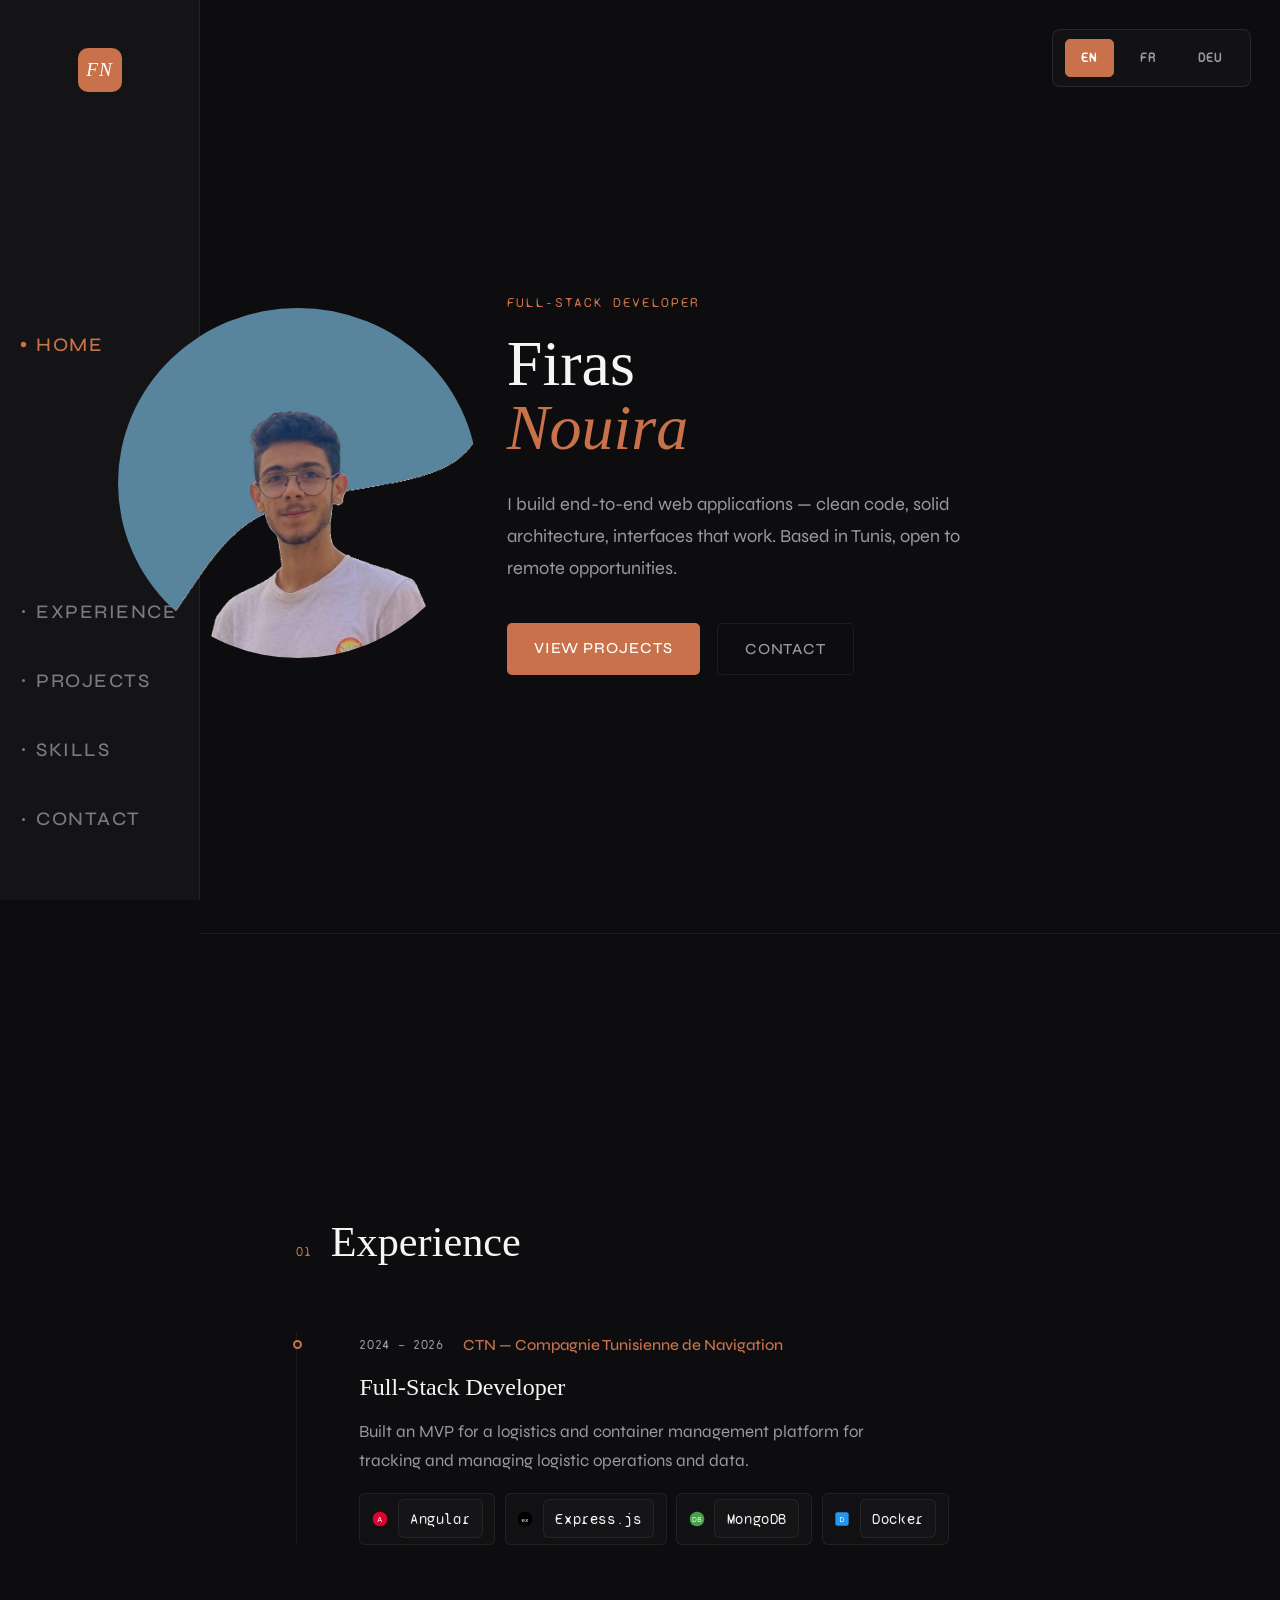
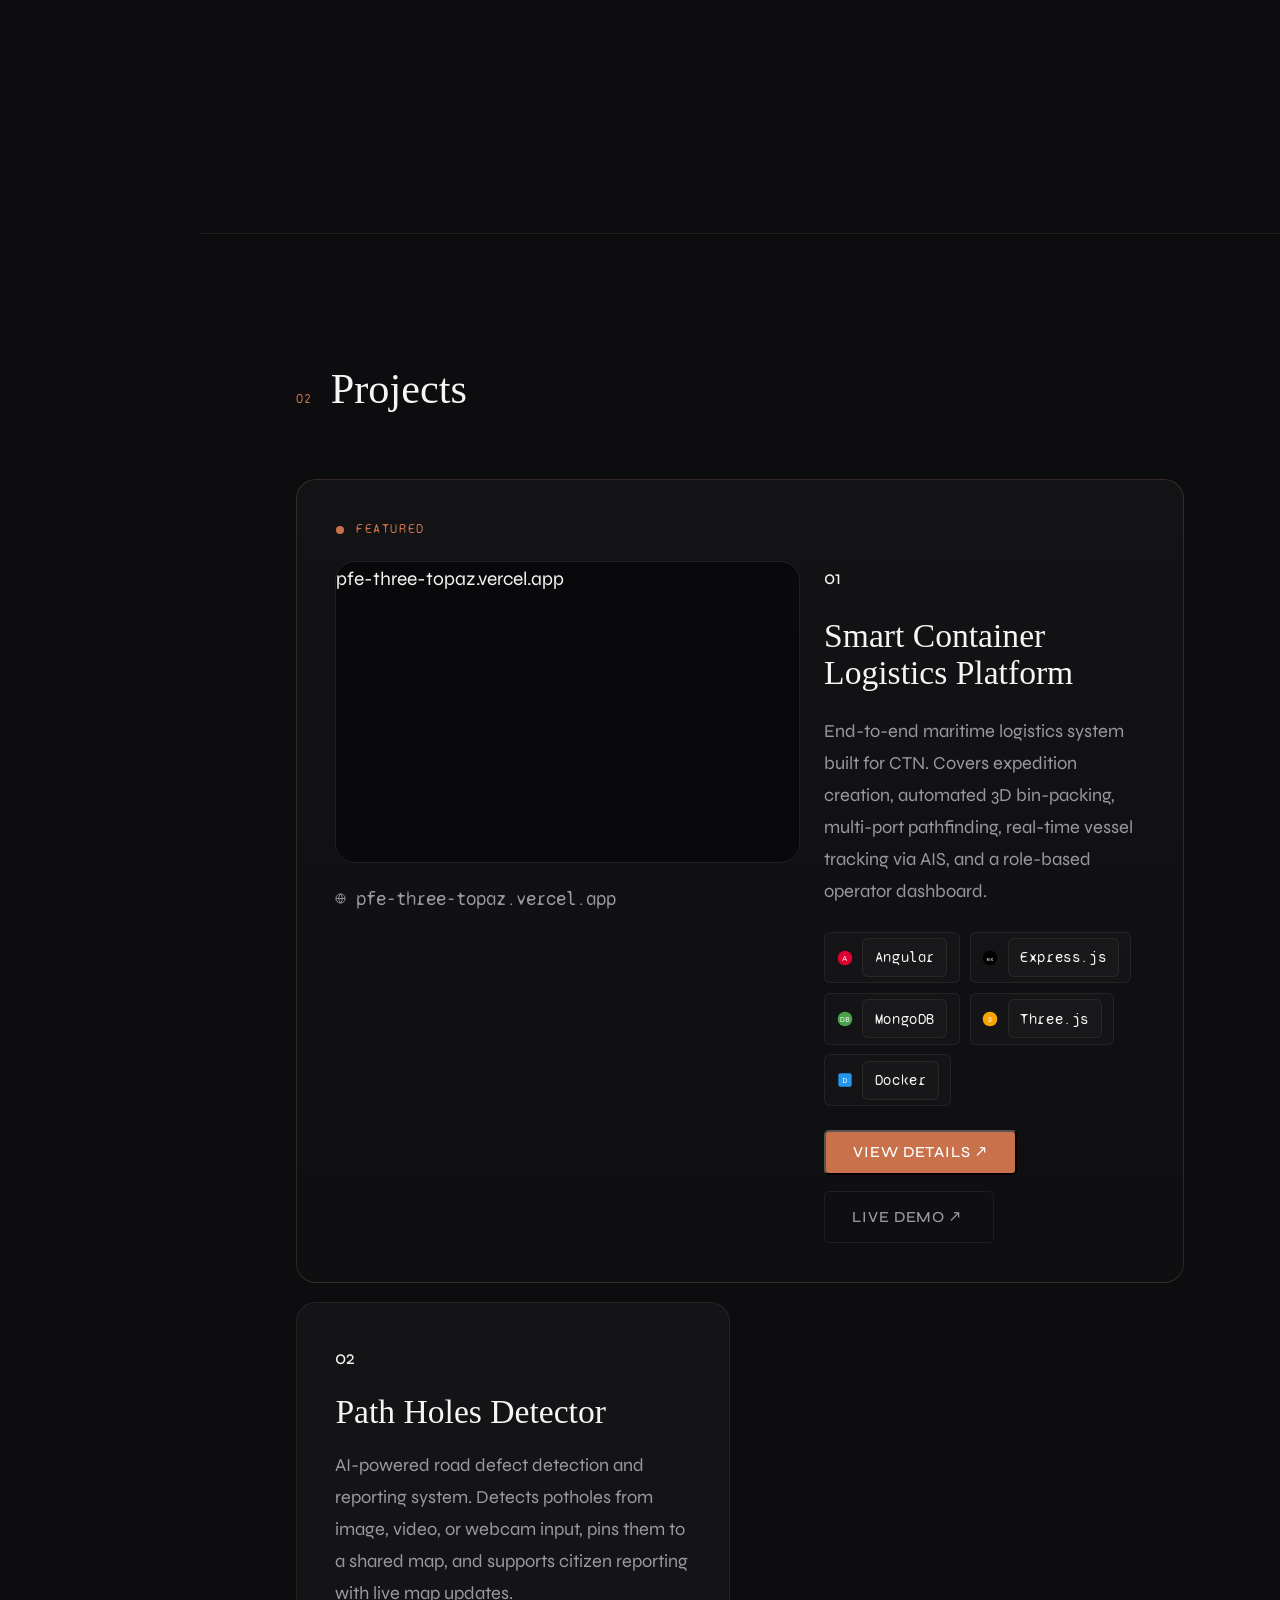
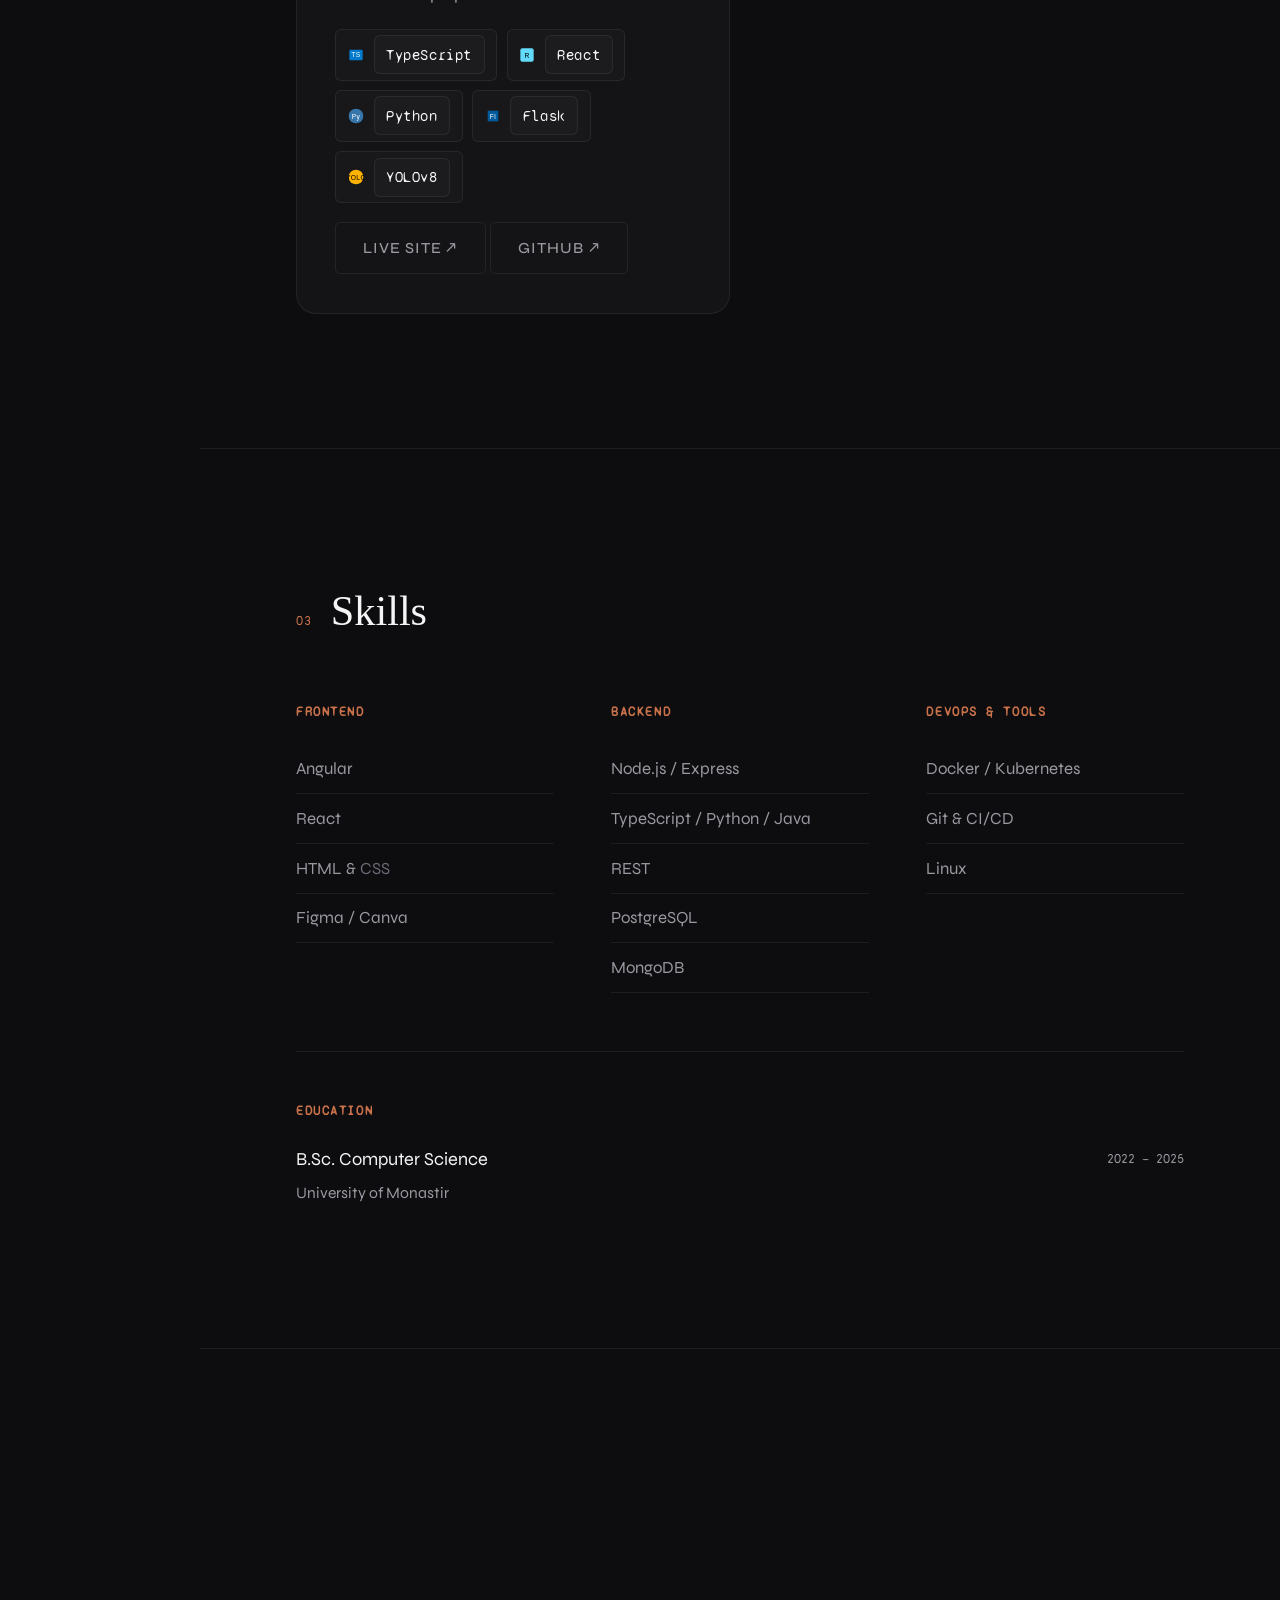
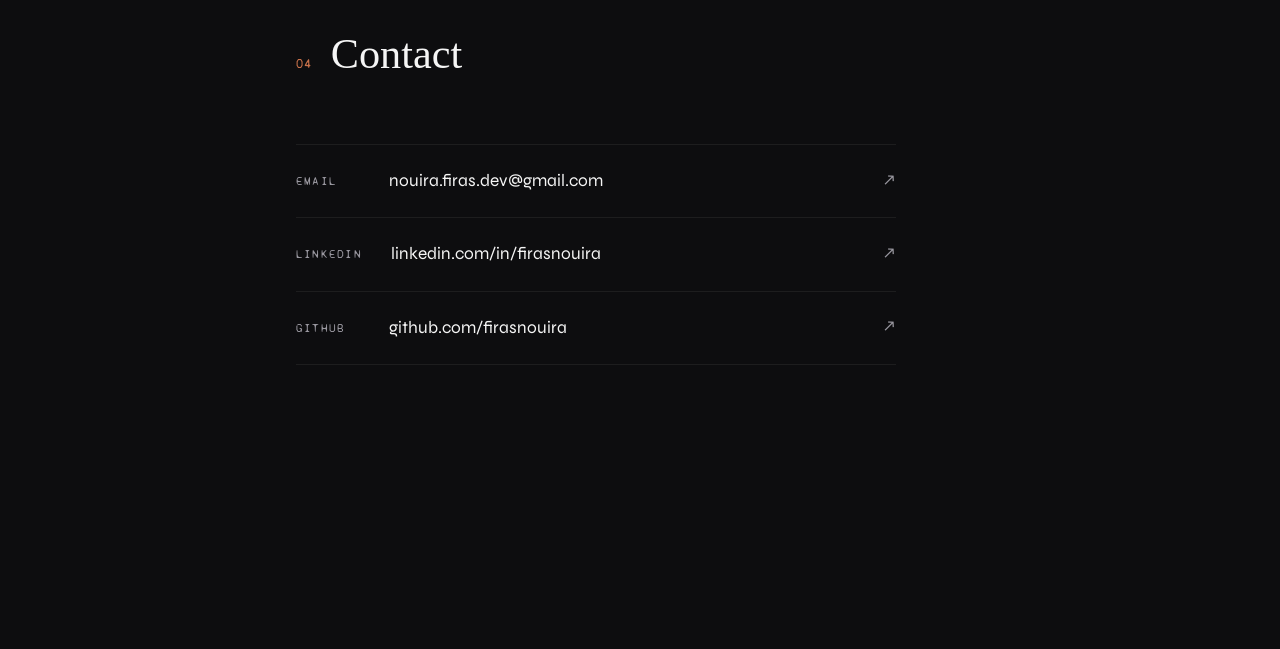
==== commit 01f47c56: "added different language transelations" ====
--- a/index.html
+++ b/index.html
@@ -11,6 +11,13 @@
 </head>
 <body>
 
+  <!-- Language Selector (fixed, top-left) -->
+  <div class="lang-selector" id="lang-selector">
+    <button class="lang-btn lang-btn--active" data-lang="en" title="English">EN</button>
+    <button class="lang-btn" data-lang="fr" title="Français">FR</button>
+    <button class="lang-btn" data-lang="de" title="Deutsch">DEU</button>
+  </div>
+
   <!-- Mobile hamburger + overlay -->
   <button id="mobile-hamburger" class="mobile-hamburger" aria-label="Open menu" aria-expanded="false">
     <svg width="22" height="16" viewBox="0 0 22 16" fill="none" xmlns="http://www.w3.org/2000/svg" aria-hidden="true">
@@ -26,11 +33,11 @@
     <div class="brand">FN</div>
     <nav id="nav">
       <ul>
-        <li class="home"><a href="#home">Home</a></li>
-        <li class="experience"><a href="#experience">Experience</a></li>
-        <li class="projects"><a href="#projects">Projects</a></li>
-        <li class="skills"><a href="#skills">Skills</a></li>
-        <li class="contact"><a href="#contact">Contact</a></li>
+        <li class="home"><a href="#home" data-i18n="nav-home">Home</a></li>
+        <li class="experience"><a href="#experience" data-i18n="nav-experience">Experience</a></li>
+        <li class="projects"><a href="#projects" data-i18n="nav-projects">Projects</a></li>
+        <li class="skills"><a href="#skills" data-i18n="nav-skills">Skills</a></li>
+        <li class="contact"><a href="#contact" data-i18n="nav-contact">Contact</a></li>
       </ul>
     </nav>
   </aside>
@@ -45,12 +52,12 @@
           <img class="photo-img" src="assets/profile-modified.png" alt="Firas Nouira" />
         </div>
         <div class="home-text">
-          <p class="home-label">Full-Stack Developer</p>
-          <h1 class="home-name">Firas<br /><em>Nouira</em></h1>
-          <p class="home-bio">I build end-to-end web applications — clean code, solid architecture, interfaces that work. Based in Tunis, open to remote opportunities.</p>
+          <p class="home-label" data-i18n="home-label">Full-Stack Developer</p>
+          <h1 class="home-name" data-i18n="home-name-first">Firas<br /><em data-i18n="home-name-second">Nouira</em></h1>
+          <p class="home-bio" data-i18n="home-bio">I build end-to-end web applications — clean code, solid architecture, interfaces that work. Based in Tunis, open to remote opportunities.</p>
           <div class="home-cta">
-            <a href="#projects" class="btn">View Projects</a>
-            <a href="#contact" class="btn btn--outline">Contact</a>
+            <a href="#projects" class="btn" data-i18n="home-cta-projects">View Projects</a>
+            <a href="#contact" class="btn btn--outline" data-i18n="home-cta-contact">Contact</a>
           </div>
         </div>
       </div>
@@ -61,7 +68,7 @@
       <div class="section-inner">
         <header class="section-header reveal">
           <span class="section-num">01</span>
-          <h2 class="section-title">Experience</h2>
+          <h2 class="section-title" data-i18n="exp-title">Experience</h2>
         </header>
         <div class="timeline">
           <div class="tl-item reveal">
@@ -71,8 +78,8 @@
                 <span class="tl-date">2024 — 2026</span>
                 <span class="tl-company">CTN — Compagnie Tunisienne de Navigation</span>
               </div>
-              <h3 class="tl-role">Full-Stack Developer</h3>
-              <p class="tl-desc">Built an MVP for a logistics and container management platform for tracking and managing logistic operations and data.</p>
+              <h3 class="tl-role" data-i18n="exp-role-1">Full-Stack Intern</h3>
+              <p class="tl-desc" data-i18n="exp-desc-1">Built an MVP for a logistics and container management platform for tracking and managing logistic operations and data.</p>
               <div class="tags">
                 <span class="tech"><svg class="tech-icon" viewBox="0 0 24 24" xmlns="http://www.w3.org/2000/svg"><circle cx="12" cy="12" r="11" fill="#DD0031"/><text x="12" y="16" font-size="11" text-anchor="middle" fill="#fff" font-family="Arial">A</text></svg><span>Angular</span></span>
                 <span class="tech"><svg class="tech-icon" viewBox="0 0 24 24" xmlns="http://www.w3.org/2000/svg"><circle cx="12" cy="12" r="11" fill="#000000"/><text x="12" y="16" font-size="9" text-anchor="middle" fill="#fff" font-family="Arial">ex</text></svg><span>Express.js</span></span>
@@ -90,7 +97,7 @@
       <div class="section-inner">
         <header class="section-header reveal">
           <span class="section-num">02</span>
-          <h2 class="section-title">Projects</h2>
+          <h2 class="section-title" data-i18n="proj-title">Projects</h2>
         </header>
 
         <div class="projects-grid">
@@ -101,7 +108,7 @@
               <svg width="10" height="10" viewBox="0 0 10 10" fill="none" aria-hidden="true">
                 <circle cx="5" cy="5" r="4" fill="currentColor"/>
               </svg>
-              Featured
+              <span data-i18n="proj-featured">Featured</span>
             </div>
 
             <div class="pinned-layout">
@@ -165,8 +172,8 @@
               <!-- Right: info -->
               <div class="pinned-info">
                 <div class="project-number">01</div>
-                <h3 class="project-name">Smart Container<br/>Logistics Platform</h3>
-                <p class="project-short">
+                <h3 class="project-name" data-i18n="proj-1-name">Smart Container<br/>Logistics Platform</h3>
+                <p class="project-short" data-i18n="proj-1-desc">
                   End-to-end maritime logistics system built for CTN. Covers expedition creation, 
                   automated 3D bin-packing, multi-port pathfinding, real-time vessel tracking via AIS, 
                   and a role-based operator dashboard.
@@ -179,10 +186,10 @@
                   <span class="tech"><svg class="tech-icon" viewBox="0 0 24 24" xmlns="http://www.w3.org/2000/svg"><rect x="2" y="2" width="20" height="20" rx="3" fill="#2496ED"/><text x="12" y="16" font-size="10" text-anchor="middle" fill="#fff" font-family="Arial">D</text></svg><span>Docker</span></span>
                 </div>
                 <div class="pinned-actions">
-                  <button class="btn pinned-btn" id="open-ctn-modal">
+                  <button class="btn pinned-btn" id="open-ctn-modal" data-i18n="btn-details">
                     View details ↗
                   </button>
-                  <a href="https://pfe-three-topaz.vercel.app/" target="_blank" rel="noopener" class="btn btn--outline pinned-btn">
+                  <a href="https://pfe-three-topaz.vercel.app/" target="_blank" rel="noopener" class="btn btn--outline pinned-btn" data-i18n="btn-demo">
                     Live demo ↗
                   </a>
                 </div>
@@ -192,8 +199,8 @@
 
           <article class="project-card reveal" data-project="path-holes-detector">
             <div class="project-number">02</div>
-            <h3 class="project-name">Path Holes Detector</h3>
-            <p class="project-short">
+            <h3 class="project-name" data-i18n="proj-2-name">Path Holes Detector</h3>
+            <p class="project-short" data-i18n="proj-2-desc">
               AI-powered road defect detection and reporting system. Detects potholes from image, video, or webcam input, pins them to a shared map, and supports citizen reporting with live map updates.
             </p>
             <div class="tags">
@@ -246,8 +253,8 @@
 
             <!-- Side quick-info -->
             <div class="modal-quick-info">
-              <div class="mqi-badge">Featured Project</div>
-              <h2 class="mqi-title">Smart Container Logistics Platform</h2>
+              <div class="mqi-badge" data-i18n="modal-featured">Featured Project</div>
+              <h2 class="mqi-title" data-i18n="modal-title-1">Smart Container Logistics Platform</h2>
               <p class="mqi-client">
                 <span class="mqi-label">Client</span>
                 CTN — Compagnie Tunisienne de Navigation
@@ -276,18 +283,18 @@
 
           <!-- ABOUT -->
           <div class="modal-section">
-            <h3 class="modal-section-title">About the project</h3>
-            <p class="modal-text">
+            <h3 class="modal-section-title" data-i18n="modal-about-title">About the project</h3>
+            <p class="modal-text" data-i18n="modal-about-1">
               CTN is a state-owned Tunisian shipping line handling ~100,000 transport units annually. Their container shipping operations were entirely managed through manual, informal processes — clients submitted requests through ad-hoc channels, agents manually selected voyages and assigned containers based on experience alone.
             </p>
-            <p class="modal-text">
+            <p class="modal-text" data-i18n="modal-about-2">
               This platform digitizes and optimizes that entire workflow: from expedition request to real-time vessel tracking, with automated container space optimization and intelligent route planning baked in.
             </p>
           </div>
 
           <!-- KEY FEATURES -->
           <div class="modal-section">
-            <h3 class="modal-section-title">Key features</h3>
+            <h3 class="modal-section-title" data-i18n="modal-features-title">Key features</h3>
             <div class="modal-features-grid">
               <div class="modal-feature">
                 <div class="mf-icon"><svg width="24" height="24" viewBox="0 0 24 24" fill="none" stroke="currentColor" stroke-width="2" style="color:var(--accent)"><path d="M21 16V8a2 2 0 0 0-1-1.73l-7-4a2 2 0 0 0-2 0l-7 4A2 2 0 0 0 3 8v8a2 2 0 0 0 1 1.73l7 4a2 2 0 0 0 2 0l7-4A2 2 0 0 0 21 16z"/><polyline points="3.27 6.96 12 12.01 20.73 6.96"/><polyline points="12 22.08 12 12"/></svg></div>
@@ -478,11 +485,11 @@
       <div class="section-inner">
         <header class="section-header reveal">
           <span class="section-num">03</span>
-          <h2 class="section-title">Skills</h2>
+          <h2 class="section-title" data-i18n="skills-title">Skills</h2>
         </header>
         <div class="skills-layout reveal">
           <div class="skill-col">
-            <h3 class="skill-col-title">Frontend</h3>
+            <h3 class="skill-col-title" data-i18n="skill-frontend">Frontend</h3>
             <ul>
               <li>Angular</li>
               <li>React</li>
@@ -491,7 +498,7 @@
             </ul>
           </div>
           <div class="skill-col">
-            <h3 class="skill-col-title">Backend</h3>
+            <h3 class="skill-col-title" data-i18n="skill-backend">Backend</h3>
             <ul>
               <li>Node.js / Express</li>
               <li>TypeScript / Python / Java</li>
@@ -501,7 +508,7 @@
             </ul>
           </div>
           <div class="skill-col">
-            <h3 class="skill-col-title">DevOps &amp; Tools</h3>
+            <h3 class="skill-col-title" data-i18n="skill-devops">DevOps &amp; Tools</h3>
             <ul>
               <li>Docker / Kubernetes</li>
               <li>Git &amp; CI/CD</li>
@@ -510,13 +517,13 @@
           </div>
         </div>
         <div class="education reveal">
-          <h3 class="skill-col-title">Education</h3>
+          <h3 class="skill-col-title" data-i18n="skill-education">Education</h3>
           <div class="edu-row">
             <div>
-              <p class="edu-degree">B.Sc. Computer Science</p>
-              <p class="edu-school">University of Monastir</p>
-            </div>
-            <span class="edu-year">2017 — 2021</span>
+              <p class="edu-degree" data-i18n="edu-degree">B.Sc. Computer Science</p>
+              <p class="edu-school" data-i18n="edu-school">University of Monastir</p>
+            </div>
+            <span class="edu-year">2022 — 2025</span>
           </div>
         </div>
       </div>
@@ -527,21 +534,21 @@
       <div class="section-inner">
         <header class="section-header reveal">
           <span class="section-num">04</span>
-          <h2 class="section-title">Contact</h2>
+          <h2 class="section-title" data-i18n="contact-title">Contact</h2>
         </header>
         <div class="contact-list reveal">
           <a href="mailto:nouira.firas.dev@gmail.com" class="contact-row">
-            <span class="contact-type">Email</span>
+            <span class="contact-type" data-i18n="contact-email-label">Email</span>
             <span class="contact-value">nouira.firas.dev@gmail.com</span>
             <span class="contact-arrow">↗</span>
           </a>
           <a href="https://linkedin.com/in/firasnouira" target="_blank" rel="noopener" class="contact-row">
-            <span class="contact-type">LinkedIn</span>
+            <span class="contact-type" data-i18n="contact-linkedin-label">LinkedIn</span>
             <span class="contact-value">linkedin.com/in/firasnouira</span>
             <span class="contact-arrow">↗</span>
           </a>
           <a href="https://github.com/firasnouira" target="_blank" rel="noopener" class="contact-row">
-            <span class="contact-type">GitHub</span>
+            <span class="contact-type" data-i18n="contact-github-label">GitHub</span>
             <span class="contact-value">github.com/firasnouira</span>
             <span class="contact-arrow">↗</span>
           </a>
--- a/style.css
+++ b/style.css
@@ -151,6 +151,60 @@
 .content {
   margin-left: var(--sidebar-w);
   overflow: visible;
+}
+
+/* ── LANGUAGE SELECTOR ──────────────────────────────────── */
+.lang-selector {
+  position: fixed;
+  top: 1.5rem;
+  right: 1.5rem;
+  display: flex;
+  gap: 0.5rem;
+  background: rgba(20, 20, 23, 0.95);
+  padding: 0.5rem 0.6rem;
+  border-radius: 8px;
+  border: 1px solid rgba(234, 230, 223, 0.1);
+  backdrop-filter: blur(10px);
+  z-index: 100;
+  opacity: 0;
+  pointer-events: none;
+  transition: opacity 0.3s ease;
+}
+
+body.home-active .lang-selector {
+  opacity: 1;
+  pointer-events: auto;
+}
+
+.lang-btn {
+  font-family: var(--mono);
+  font-size: 0.7rem;
+  font-weight: 600;
+  letter-spacing: 0.08em;
+  text-transform: uppercase;
+  padding: 0.5rem 0.8rem;
+  border: 1px solid transparent;
+  border-radius: 5px;
+  background: transparent;
+  color: var(--muted);
+  cursor: pointer;
+  transition: all 0.2s ease;
+}
+
+.lang-btn:hover {
+  color: var(--text);
+  background: rgba(255, 255, 255, 0.05);
+}
+
+.lang-btn--active {
+  background: var(--accent);
+  color: #fff;
+  border-color: var(--accent);
+}
+
+.lang-btn--active:hover {
+  background: #b5623d;
+  border-color: #b5623d;
 }
 
 .section {
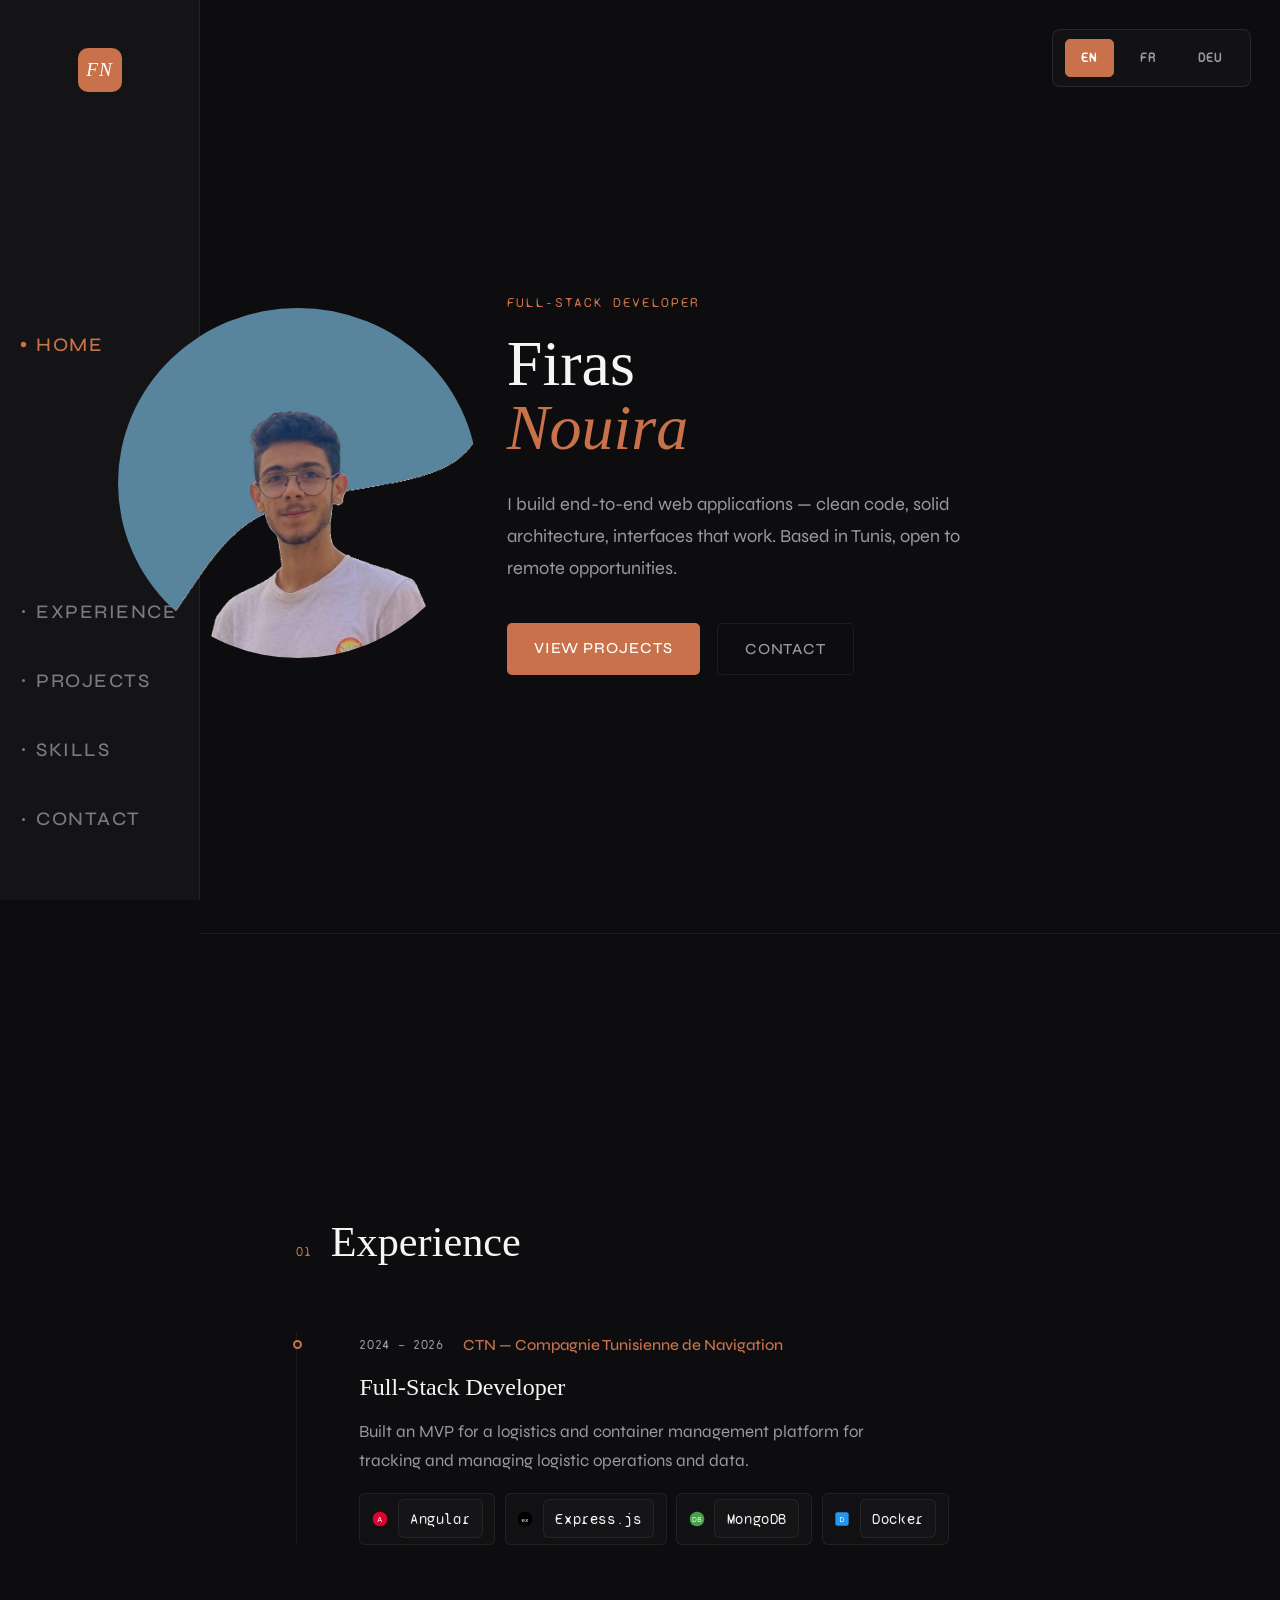
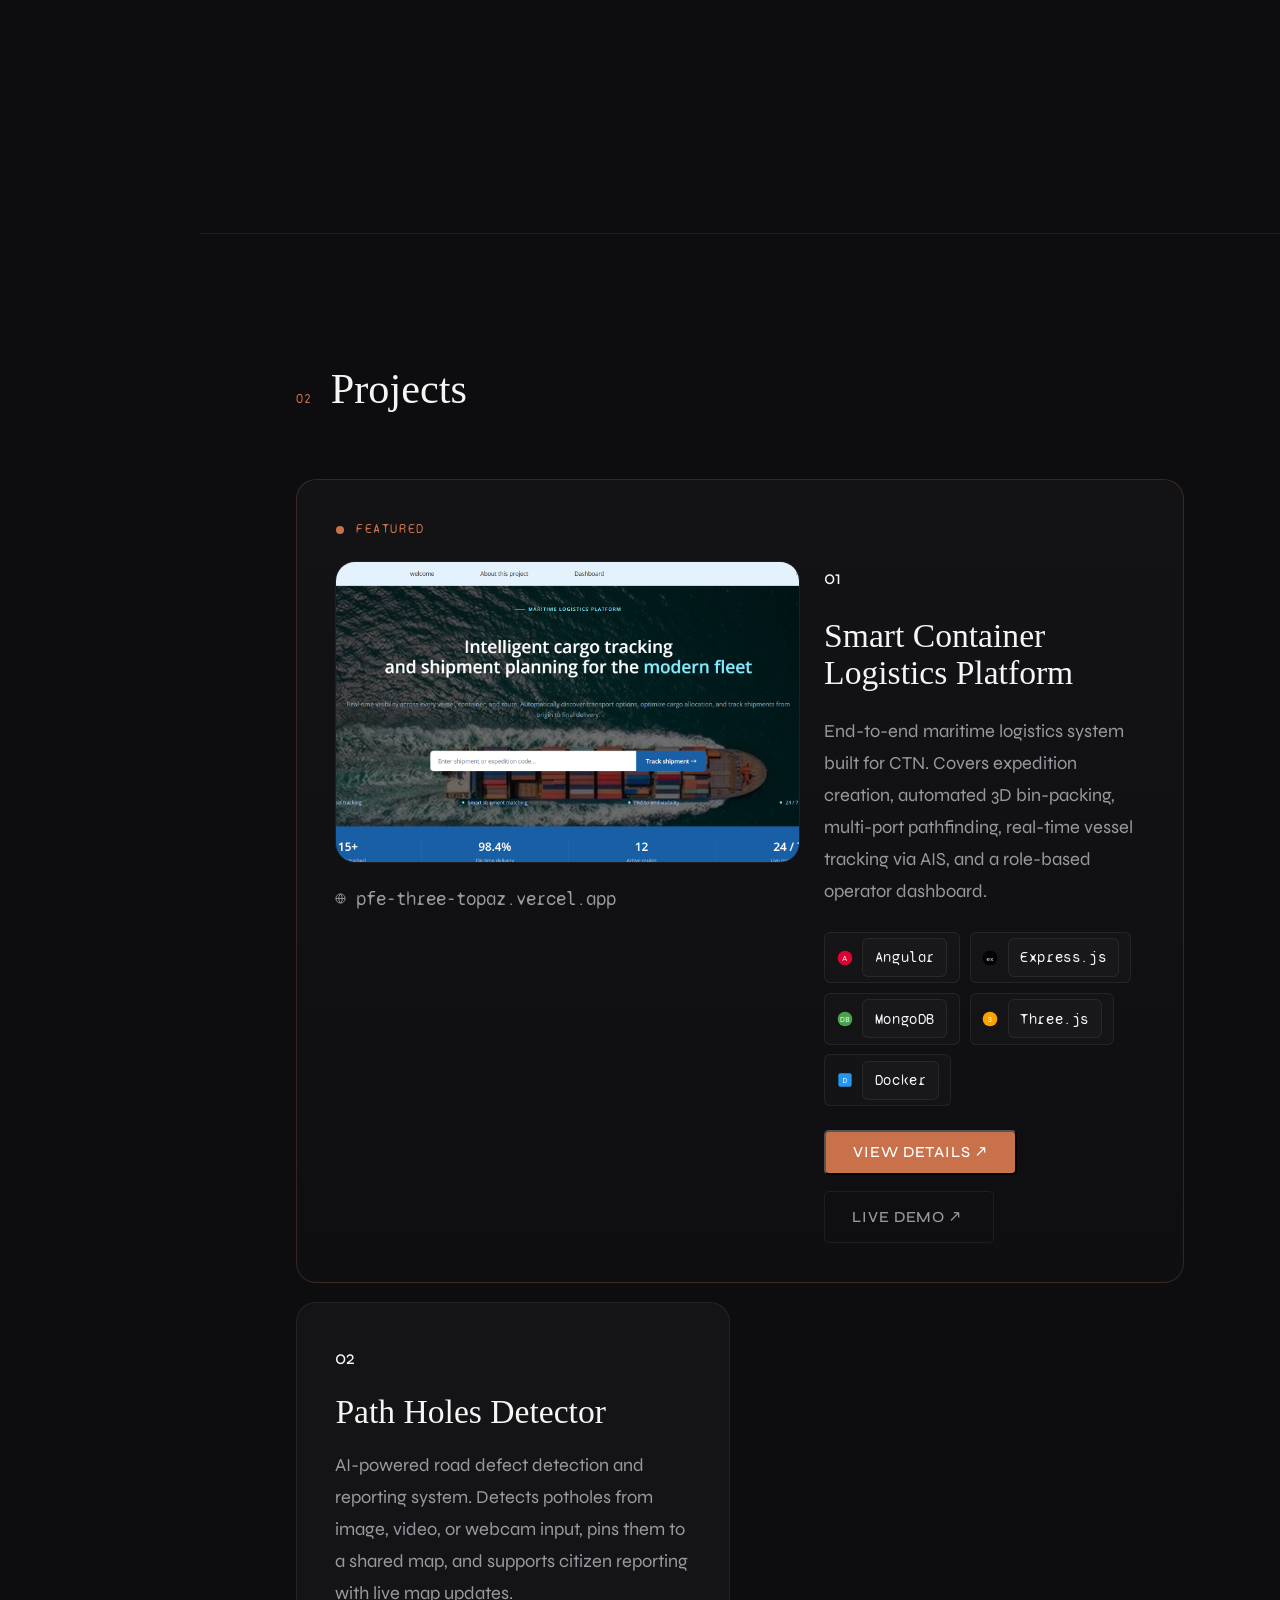
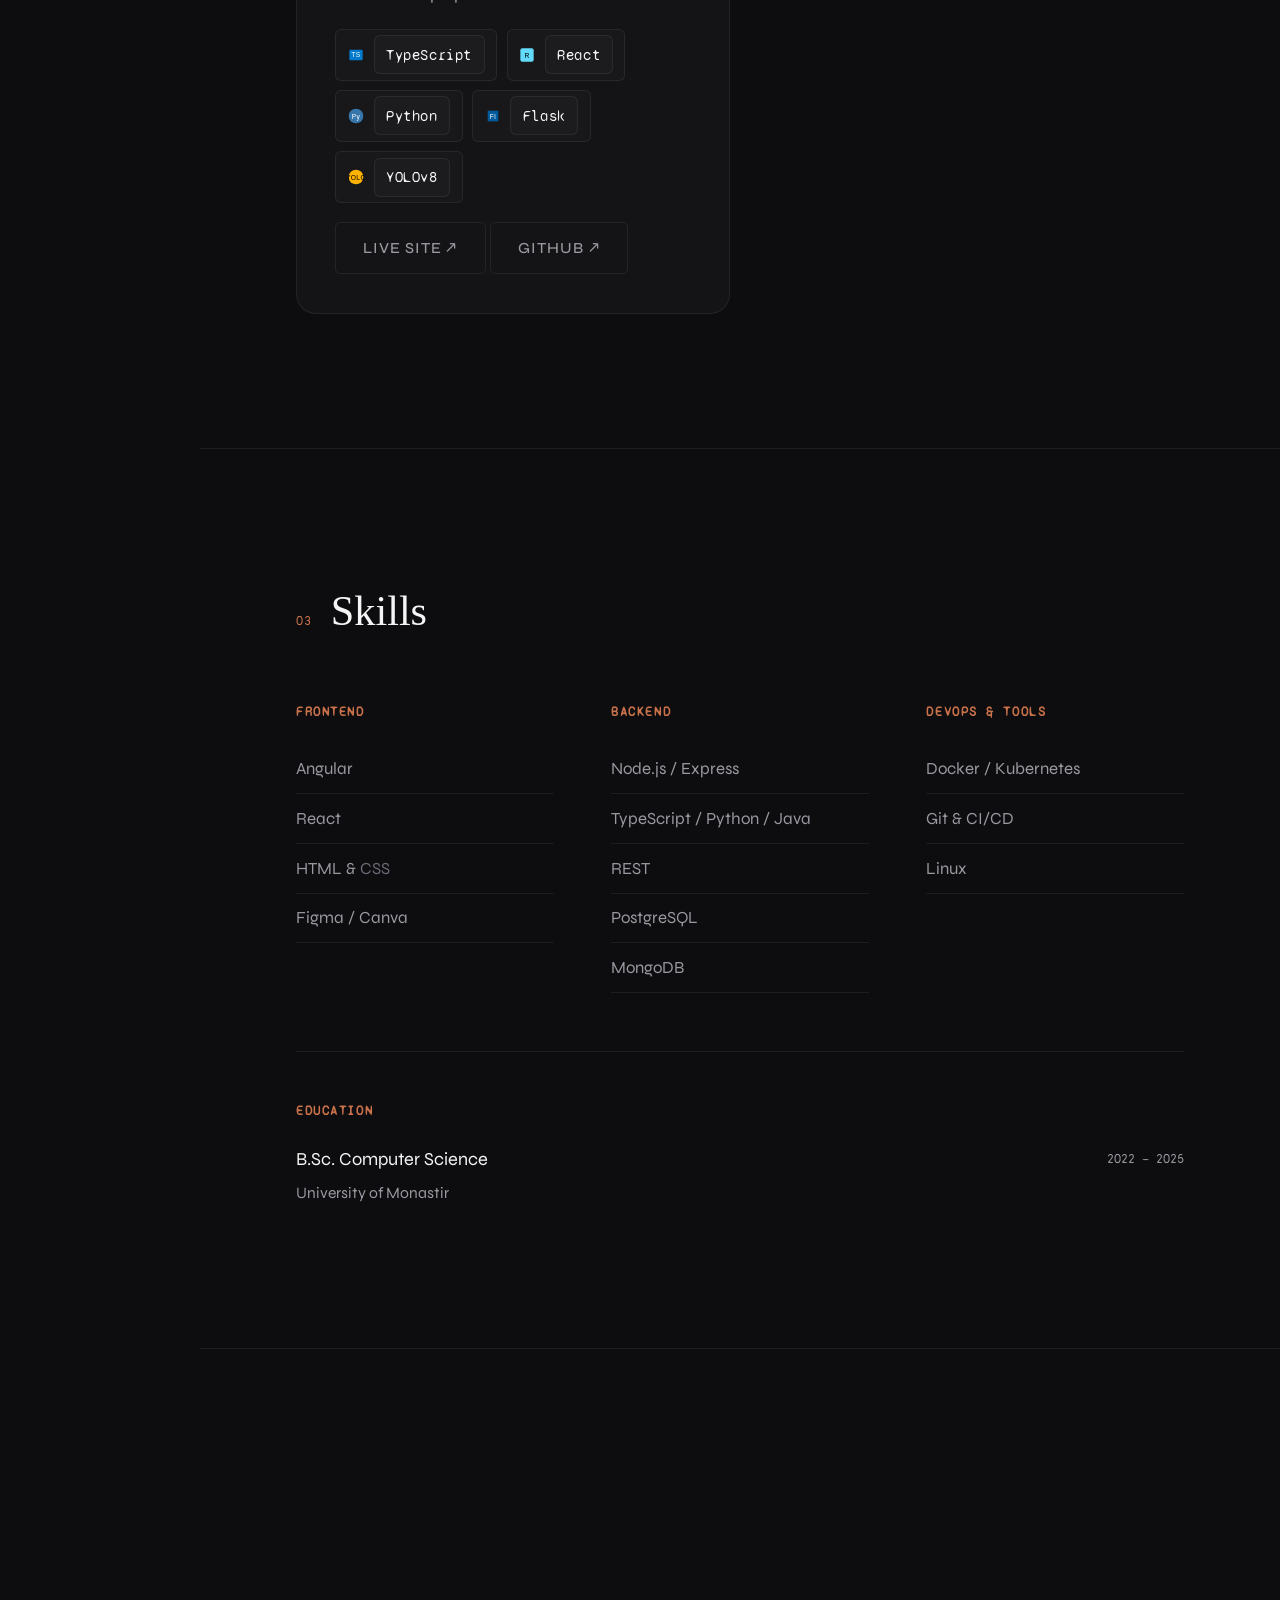
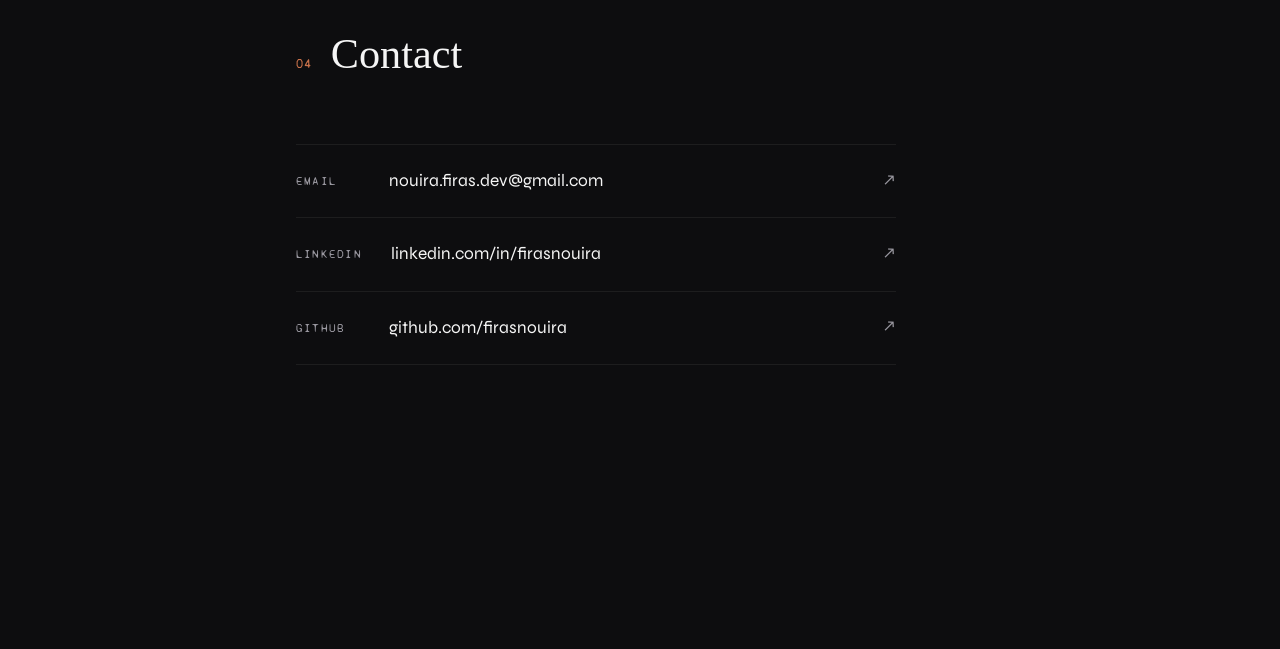
==== commit f593bddc: "fixed featured preview not showing" ====
--- a/index.html
+++ b/index.html
@@ -1,14 +1,18 @@
 <!DOCTYPE html>
 <html lang="en">
+
 <head>
   <meta charset="UTF-8" />
   <meta name="viewport" content="width=device-width, initial-scale=1.0" />
   <title>Firas Nouira</title>
   <link rel="preconnect" href="https://fonts.googleapis.com" />
   <link rel="preconnect" href="https://fonts.gstatic.com" crossorigin />
-  <link href="https://fonts.googleapis.com/css2?family=DM+Serif+Display:ital,wght@0,400;0,600;1,400&family=Syne:wght@300;400;500&family=Syne+Mono&display=swap" rel="stylesheet" />
+  <link
+    href="https://fonts.googleapis.com/css2?family=DM+Serif+Display:ital,wght@0,400;0,600;1,400&family=Syne:wght@300;400;500&family=Syne+Mono&display=swap"
+    rel="stylesheet" />
   <link rel="stylesheet" href="style.css" />
 </head>
+
 <body>
 
   <!-- Language Selector (fixed, top-left) -->
@@ -21,9 +25,9 @@
   <!-- Mobile hamburger + overlay -->
   <button id="mobile-hamburger" class="mobile-hamburger" aria-label="Open menu" aria-expanded="false">
     <svg width="22" height="16" viewBox="0 0 22 16" fill="none" xmlns="http://www.w3.org/2000/svg" aria-hidden="true">
-      <rect y="1" width="22" height="2" rx="1" fill="currentColor"/>
-      <rect y="7" width="22" height="2" rx="1" fill="currentColor"/>
-      <rect y="13" width="22" height="2" rx="1" fill="currentColor"/>
+      <rect y="1" width="22" height="2" rx="1" fill="currentColor" />
+      <rect y="7" width="22" height="2" rx="1" fill="currentColor" />
+      <rect y="13" width="22" height="2" rx="1" fill="currentColor" />
     </svg>
   </button>
   <div id="mobile-overlay" class="mobile-overlay" aria-hidden="true"></div>
@@ -54,7 +58,8 @@
         <div class="home-text">
           <p class="home-label" data-i18n="home-label">Full-Stack Developer</p>
           <h1 class="home-name" data-i18n="home-name-first">Firas<br /><em data-i18n="home-name-second">Nouira</em></h1>
-          <p class="home-bio" data-i18n="home-bio">I build end-to-end web applications — clean code, solid architecture, interfaces that work. Based in Tunis, open to remote opportunities.</p>
+          <p class="home-bio" data-i18n="home-bio">I build end-to-end web applications — clean code, solid architecture,
+            interfaces that work. Based in Tunis, open to remote opportunities.</p>
           <div class="home-cta">
             <a href="#projects" class="btn" data-i18n="home-cta-projects">View Projects</a>
             <a href="#contact" class="btn btn--outline" data-i18n="home-cta-contact">Contact</a>
@@ -79,12 +84,25 @@
                 <span class="tl-company">CTN — Compagnie Tunisienne de Navigation</span>
               </div>
               <h3 class="tl-role" data-i18n="exp-role-1">Full-Stack Intern</h3>
-              <p class="tl-desc" data-i18n="exp-desc-1">Built an MVP for a logistics and container management platform for tracking and managing logistic operations and data.</p>
+              <p class="tl-desc" data-i18n="exp-desc-1">Built an MVP for a logistics and container management platform
+                for tracking and managing logistic operations and data.</p>
               <div class="tags">
-                <span class="tech"><svg class="tech-icon" viewBox="0 0 24 24" xmlns="http://www.w3.org/2000/svg"><circle cx="12" cy="12" r="11" fill="#DD0031"/><text x="12" y="16" font-size="11" text-anchor="middle" fill="#fff" font-family="Arial">A</text></svg><span>Angular</span></span>
-                <span class="tech"><svg class="tech-icon" viewBox="0 0 24 24" xmlns="http://www.w3.org/2000/svg"><circle cx="12" cy="12" r="11" fill="#000000"/><text x="12" y="16" font-size="9" text-anchor="middle" fill="#fff" font-family="Arial">ex</text></svg><span>Express.js</span></span>
-                <span class="tech"><svg class="tech-icon" viewBox="0 0 24 24" xmlns="http://www.w3.org/2000/svg"><circle cx="12" cy="12" r="11" fill="#47A248"/><text x="12" y="16" font-size="10" text-anchor="middle" fill="#fff" font-family="Arial">DB</text></svg><span>MongoDB</span></span>
-                <span class="tech"><svg class="tech-icon" viewBox="0 0 24 24" xmlns="http://www.w3.org/2000/svg"><rect x="2" y="2" width="20" height="20" rx="3" fill="#2496ED"/><text x="12" y="16" font-size="10" text-anchor="middle" fill="#fff" font-family="Arial">D</text></svg><span>Docker</span></span>
+                <span class="tech"><svg class="tech-icon" viewBox="0 0 24 24" xmlns="http://www.w3.org/2000/svg">
+                    <circle cx="12" cy="12" r="11" fill="#DD0031" /><text x="12" y="16" font-size="11"
+                      text-anchor="middle" fill="#fff" font-family="Arial">A</text>
+                  </svg><span>Angular</span></span>
+                <span class="tech"><svg class="tech-icon" viewBox="0 0 24 24" xmlns="http://www.w3.org/2000/svg">
+                    <circle cx="12" cy="12" r="11" fill="#000000" /><text x="12" y="16" font-size="9"
+                      text-anchor="middle" fill="#fff" font-family="Arial">ex</text>
+                  </svg><span>Express.js</span></span>
+                <span class="tech"><svg class="tech-icon" viewBox="0 0 24 24" xmlns="http://www.w3.org/2000/svg">
+                    <circle cx="12" cy="12" r="11" fill="#47A248" /><text x="12" y="16" font-size="10"
+                      text-anchor="middle" fill="#fff" font-family="Arial">DB</text>
+                  </svg><span>MongoDB</span></span>
+                <span class="tech"><svg class="tech-icon" viewBox="0 0 24 24" xmlns="http://www.w3.org/2000/svg">
+                    <rect x="2" y="2" width="20" height="20" rx="3" fill="#2496ED" /><text x="12" y="16" font-size="10"
+                      text-anchor="middle" fill="#fff" font-family="Arial">D</text>
+                  </svg><span>Docker</span></span>
               </div>
             </div>
           </div>
@@ -106,7 +124,7 @@
           <article class="project-card project-card--pinned reveal" data-project="ctn">
             <div class="pinned-label">
               <svg width="10" height="10" viewBox="0 0 10 10" fill="none" aria-hidden="true">
-                <circle cx="5" cy="5" r="4" fill="currentColor"/>
+                <circle cx="5" cy="5" r="4" fill="currentColor" />
               </svg>
               <span data-i18n="proj-featured">Featured</span>
             </div>
@@ -117,54 +135,19 @@
                 <div class="preview-frame-wrap" id="ctn-preview-trigger">
                   <!-- Static mockup instead of live iframe -->
                   <div class="preview-static">
-                    <div class="ps-browser-bar">
-                      <span class="ps-dot"></span><span class="ps-dot"></span><span class="ps-dot"></span>
-                      <span class="ps-url">pfe-three-topaz.vercel.app</span>
-                    </div>
-                    <div class="ps-screen">
-                      <div class="ps-sidebar-mock">
-                        <div class="ps-sidebar-logo"></div>
-                        <div class="ps-sidebar-item ps-sidebar-item--active"></div>
-                        <div class="ps-sidebar-item"></div>
-                        <div class="ps-sidebar-item"></div>
-                        <div class="ps-sidebar-item"></div>
-                      </div>
-                      <div class="ps-main-mock">
-                        <div class="ps-topbar">
-                          <div class="ps-topbar-title"></div>
-                          <div class="ps-topbar-btn"></div>
-                        </div>
-                        <div class="ps-map-mock">
-                          <div class="ps-map-grid">
-                            <div class="ps-map-line ps-map-line--h" style="top:30%"></div>
-                            <div class="ps-map-line ps-map-line--h" style="top:55%"></div>
-                            <div class="ps-map-line ps-map-line--h" style="top:78%"></div>
-                            <div class="ps-map-line ps-map-line--v" style="left:25%"></div>
-                            <div class="ps-map-line ps-map-line--v" style="left:55%"></div>
-                            <div class="ps-map-line ps-map-line--v" style="left:80%"></div>
-                          </div>
-                          <div class="ps-route-line"></div>
-                          <div class="ps-vessel-dot" style="left:38%;top:44%">
-                            <span class="ps-vessel-ping"></span>
-                          </div>
-                          <div class="ps-port-dot" style="left:18%;top:62%"></div>
-                          <div class="ps-port-dot" style="left:72%;top:32%"></div>
-                          <div class="ps-port-dot" style="left:88%;top:55%"></div>
-                        </div>
-                        <div class="ps-cards-row">
-                          <div class="ps-card-mini"><div class="ps-card-mini-line"></div><div class="ps-card-mini-line ps-card-mini-line--short"></div><div class="ps-card-mini-badge ps-card-mini-badge--green"></div></div>
-                          <div class="ps-card-mini"><div class="ps-card-mini-line"></div><div class="ps-card-mini-line ps-card-mini-line--short"></div><div class="ps-card-mini-badge ps-card-mini-badge--orange"></div></div>
-                          <div class="ps-card-mini"><div class="ps-card-mini-line"></div><div class="ps-card-mini-line ps-card-mini-line--short"></div><div class="ps-card-mini-badge ps-card-mini-badge--blue"></div></div>
-                        </div>
-                      </div>
-                    </div>
+                    <img src="assets/logisticsProjectOver.png" alt="CTN Logistics Platform preview" class="preview-static-img" />
                   </div>
                   <div class="preview-overlay" aria-hidden="true">
                     <span class="preview-overlay-hint">Click to explore ↗</span>
                   </div>
                 </div>
                 <div class="preview-url">
-                  <svg width="11" height="11" viewBox="0 0 24 24" fill="none" stroke="currentColor" stroke-width="2" aria-hidden="true"><circle cx="12" cy="12" r="10"/><path d="M2 12h20M12 2a15.3 15.3 0 0 1 4 10 15.3 15.3 0 0 1-4 10 15.3 15.3 0 0 1-4-10 15.3 15.3 0 0 1 4-10z"/></svg>
+                  <svg width="11" height="11" viewBox="0 0 24 24" fill="none" stroke="currentColor" stroke-width="2"
+                    aria-hidden="true">
+                    <circle cx="12" cy="12" r="10" />
+                    <path
+                      d="M2 12h20M12 2a15.3 15.3 0 0 1 4 10 15.3 15.3 0 0 1-4 10 15.3 15.3 0 0 1-4-10 15.3 15.3 0 0 1 4-10z" />
+                  </svg>
                   pfe-three-topaz.vercel.app
                 </div>
               </div>
@@ -172,24 +155,40 @@
               <!-- Right: info -->
               <div class="pinned-info">
                 <div class="project-number">01</div>
-                <h3 class="project-name" data-i18n="proj-1-name">Smart Container<br/>Logistics Platform</h3>
+                <h3 class="project-name" data-i18n="proj-1-name">Smart Container<br />Logistics Platform</h3>
                 <p class="project-short" data-i18n="proj-1-desc">
-                  End-to-end maritime logistics system built for CTN. Covers expedition creation, 
-                  automated 3D bin-packing, multi-port pathfinding, real-time vessel tracking via AIS, 
+                  End-to-end maritime logistics system built for CTN. Covers expedition creation,
+                  automated 3D bin-packing, multi-port pathfinding, real-time vessel tracking via AIS,
                   and a role-based operator dashboard.
                 </p>
                 <div class="tags">
-                  <span class="tech"><svg class="tech-icon" viewBox="0 0 24 24" xmlns="http://www.w3.org/2000/svg"><circle cx="12" cy="12" r="11" fill="#DD0031"/><text x="12" y="16" font-size="11" text-anchor="middle" fill="#fff" font-family="Arial">A</text></svg><span>Angular</span></span>
-                  <span class="tech"><svg class="tech-icon" viewBox="0 0 24 24" xmlns="http://www.w3.org/2000/svg"><circle cx="12" cy="12" r="11" fill="#000000"/><text x="12" y="16" font-size="9" text-anchor="middle" fill="#fff" font-family="Arial">ex</text></svg><span>Express.js</span></span>
-                  <span class="tech"><svg class="tech-icon" viewBox="0 0 24 24" xmlns="http://www.w3.org/2000/svg"><circle cx="12" cy="12" r="11" fill="#47A248"/><text x="12" y="16" font-size="10" text-anchor="middle" fill="#fff" font-family="Arial">DB</text></svg><span>MongoDB</span></span>
-                  <span class="tech"><svg class="tech-icon" viewBox="0 0 24 24" xmlns="http://www.w3.org/2000/svg"><circle cx="12" cy="12" r="11" fill="#F7A400"/><text x="12" y="16" font-size="11" text-anchor="middle" fill="#fff" font-family="Arial">3</text></svg><span>Three.js</span></span>
-                  <span class="tech"><svg class="tech-icon" viewBox="0 0 24 24" xmlns="http://www.w3.org/2000/svg"><rect x="2" y="2" width="20" height="20" rx="3" fill="#2496ED"/><text x="12" y="16" font-size="10" text-anchor="middle" fill="#fff" font-family="Arial">D</text></svg><span>Docker</span></span>
+                  <span class="tech"><svg class="tech-icon" viewBox="0 0 24 24" xmlns="http://www.w3.org/2000/svg">
+                      <circle cx="12" cy="12" r="11" fill="#DD0031" /><text x="12" y="16" font-size="11"
+                        text-anchor="middle" fill="#fff" font-family="Arial">A</text>
+                    </svg><span>Angular</span></span>
+                  <span class="tech"><svg class="tech-icon" viewBox="0 0 24 24" xmlns="http://www.w3.org/2000/svg">
+                      <circle cx="12" cy="12" r="11" fill="#000000" /><text x="12" y="16" font-size="9"
+                        text-anchor="middle" fill="#fff" font-family="Arial">ex</text>
+                    </svg><span>Express.js</span></span>
+                  <span class="tech"><svg class="tech-icon" viewBox="0 0 24 24" xmlns="http://www.w3.org/2000/svg">
+                      <circle cx="12" cy="12" r="11" fill="#47A248" /><text x="12" y="16" font-size="10"
+                        text-anchor="middle" fill="#fff" font-family="Arial">DB</text>
+                    </svg><span>MongoDB</span></span>
+                  <span class="tech"><svg class="tech-icon" viewBox="0 0 24 24" xmlns="http://www.w3.org/2000/svg">
+                      <circle cx="12" cy="12" r="11" fill="#F7A400" /><text x="12" y="16" font-size="11"
+                        text-anchor="middle" fill="#fff" font-family="Arial">3</text>
+                    </svg><span>Three.js</span></span>
+                  <span class="tech"><svg class="tech-icon" viewBox="0 0 24 24" xmlns="http://www.w3.org/2000/svg">
+                      <rect x="2" y="2" width="20" height="20" rx="3" fill="#2496ED" /><text x="12" y="16"
+                        font-size="10" text-anchor="middle" fill="#fff" font-family="Arial">D</text>
+                    </svg><span>Docker</span></span>
                 </div>
                 <div class="pinned-actions">
                   <button class="btn pinned-btn" id="open-ctn-modal" data-i18n="btn-details">
                     View details ↗
                   </button>
-                  <a href="https://pfe-three-topaz.vercel.app/" target="_blank" rel="noopener" class="btn btn--outline pinned-btn" data-i18n="btn-demo">
+                  <a href="https://pfe-three-topaz.vercel.app/" target="_blank" rel="noopener"
+                    class="btn btn--outline pinned-btn" data-i18n="btn-demo">
                     Live demo ↗
                   </a>
                 </div>
@@ -201,18 +200,36 @@
             <div class="project-number">02</div>
             <h3 class="project-name" data-i18n="proj-2-name">Path Holes Detector</h3>
             <p class="project-short" data-i18n="proj-2-desc">
-              AI-powered road defect detection and reporting system. Detects potholes from image, video, or webcam input, pins them to a shared map, and supports citizen reporting with live map updates.
+              AI-powered road defect detection and reporting system. Detects potholes from image, video, or webcam
+              input, pins them to a shared map, and supports citizen reporting with live map updates.
             </p>
             <div class="tags">
-              <span class="tech"><svg class="tech-icon" viewBox="0 0 24 24" xmlns="http://www.w3.org/2000/svg"><rect x="2" y="4" width="20" height="16" rx="2" fill="#007ACC"/><text x="12" y="15" font-size="10" text-anchor="middle" fill="#fff" font-family="Arial">TS</text></svg><span>TypeScript</span></span>
-              <span class="tech"><svg class="tech-icon" viewBox="0 0 24 24" xmlns="http://www.w3.org/2000/svg"><rect x="2" y="2" width="20" height="20" rx="3" fill="#61DAFB"/><text x="12" y="16" font-size="10" text-anchor="middle" fill="#000" font-family="Arial">R</text></svg><span>React</span></span>
-              <span class="tech"><svg class="tech-icon" viewBox="0 0 24 24" xmlns="http://www.w3.org/2000/svg"><circle cx="12" cy="12" r="11" fill="#3776AB"/><text x="12" y="16" font-size="10" text-anchor="middle" fill="#fff" font-family="Arial">Py</text></svg><span>Python</span></span>
-              <span class="tech"><svg class="tech-icon" viewBox="0 0 24 24" xmlns="http://www.w3.org/2000/svg"><path d="M4 4h16v16H4z" fill="#005A9C"/><text x="12" y="16" font-size="10" text-anchor="middle" fill="#fff" font-family="Arial">Fl</text></svg><span>Flask</span></span>
-              <span class="tech"><svg class="tech-icon" viewBox="0 0 24 24" xmlns="http://www.w3.org/2000/svg"><circle cx="12" cy="12" r="11" fill="#FFB300"/><text x="12" y="16" font-size="10" text-anchor="middle" fill="#000" font-family="Arial">YOLO</text></svg><span>YOLOv8</span></span>
+              <span class="tech"><svg class="tech-icon" viewBox="0 0 24 24" xmlns="http://www.w3.org/2000/svg">
+                  <rect x="2" y="4" width="20" height="16" rx="2" fill="#007ACC" /><text x="12" y="15" font-size="10"
+                    text-anchor="middle" fill="#fff" font-family="Arial">TS</text>
+                </svg><span>TypeScript</span></span>
+              <span class="tech"><svg class="tech-icon" viewBox="0 0 24 24" xmlns="http://www.w3.org/2000/svg">
+                  <rect x="2" y="2" width="20" height="20" rx="3" fill="#61DAFB" /><text x="12" y="16" font-size="10"
+                    text-anchor="middle" fill="#000" font-family="Arial">R</text>
+                </svg><span>React</span></span>
+              <span class="tech"><svg class="tech-icon" viewBox="0 0 24 24" xmlns="http://www.w3.org/2000/svg">
+                  <circle cx="12" cy="12" r="11" fill="#3776AB" /><text x="12" y="16" font-size="10"
+                    text-anchor="middle" fill="#fff" font-family="Arial">Py</text>
+                </svg><span>Python</span></span>
+              <span class="tech"><svg class="tech-icon" viewBox="0 0 24 24" xmlns="http://www.w3.org/2000/svg">
+                  <path d="M4 4h16v16H4z" fill="#005A9C" /><text x="12" y="16" font-size="10" text-anchor="middle"
+                    fill="#fff" font-family="Arial">Fl</text>
+                </svg><span>Flask</span></span>
+              <span class="tech"><svg class="tech-icon" viewBox="0 0 24 24" xmlns="http://www.w3.org/2000/svg">
+                  <circle cx="12" cy="12" r="11" fill="#FFB300" /><text x="12" y="16" font-size="10"
+                    text-anchor="middle" fill="#000" font-family="Arial">YOLO</text>
+                </svg><span>YOLOv8</span></span>
             </div>
             <div class="project-actions">
-              <a href="https://path-holes-detector-front.onrender.com" target="_blank" rel="noopener" class="btn btn--outline">Live site ↗</a>
-              <a href="https://github.com/firasnouira/path_holes_detector" target="_blank" rel="noopener" class="btn btn--outline">GitHub ↗</a>
+              <a href="https://path-holes-detector-front.onrender.com" target="_blank" rel="noopener"
+                class="btn btn--outline">Live site ↗</a>
+              <a href="https://github.com/firasnouira/path_holes_detector" target="_blank" rel="noopener"
+                class="btn btn--outline">GitHub ↗</a>
             </div>
           </article>
 
@@ -235,17 +252,19 @@
                 <div class="mpb-bar">
                   <span class="mpb-dot"></span><span class="mpb-dot"></span><span class="mpb-dot"></span>
                   <span class="mpb-url">pfe-three-topaz.vercel.app</span>
-                  <a href="https://pfe-three-topaz.vercel.app/" target="_blank" rel="noopener" class="mpb-open" title="Open live site">
-                    <svg width="12" height="12" viewBox="0 0 24 24" fill="none" stroke="currentColor" stroke-width="2.5"><path d="M18 13v6a2 2 0 0 1-2 2H5a2 2 0 0 1-2-2V8a2 2 0 0 1 2-2h6"/><polyline points="15 3 21 3 21 9"/><line x1="10" y1="14" x2="21" y2="3"/></svg>
+                  <a href="https://pfe-three-topaz.vercel.app/" target="_blank" rel="noopener" class="mpb-open"
+                    title="Open live site">
+                    <svg width="12" height="12" viewBox="0 0 24 24" fill="none" stroke="currentColor"
+                      stroke-width="2.5">
+                      <path d="M18 13v6a2 2 0 0 1-2 2H5a2 2 0 0 1-2-2V8a2 2 0 0 1 2-2h6" />
+                      <polyline points="15 3 21 3 21 9" />
+                      <line x1="10" y1="14" x2="21" y2="3" />
+                    </svg>
                   </a>
                 </div>
                 <div class="mpb-screen">
-                  <iframe
-                    src="https://pfe-three-topaz.vercel.app/"
-                    title="CTN Logistics Platform live preview"
-                    loading="lazy"
-                    sandbox="allow-scripts allow-same-origin allow-forms"
-                    tabindex="-1">
+                  <iframe src="https://pfe-three-topaz.vercel.app/" title="CTN Logistics Platform live preview"
+                    loading="lazy" sandbox="allow-scripts allow-same-origin allow-forms" tabindex="-1">
                   </iframe>
                 </div>
               </div>
@@ -259,24 +278,43 @@
                 <span class="mqi-label">Client</span>
                 CTN — Compagnie Tunisienne de Navigation
               </p>
-             
+
               <p class="mqi-client">
                 <span class="mqi-label">MVP</span>
-             
+
               </p>
               <div class="mqi-stack">
                 <span class="mqi-label">Stack</span>
                 <div class="tags" style="margin-top:0.5rem">
-                  <span class="tech"><svg class="tech-icon" viewBox="0 0 24 24" xmlns="http://www.w3.org/2000/svg"><circle cx="12" cy="12" r="11" fill="#DD0031"/><text x="12" y="16" font-size="11" text-anchor="middle" fill="#fff" font-family="Arial">A</text></svg><span>Angular</span></span>
-                  <span class="tech"><svg class="tech-icon" viewBox="0 0 24 24" xmlns="http://www.w3.org/2000/svg"><circle cx="12" cy="12" r="11" fill="#000000"/><text x="12" y="16" font-size="9" text-anchor="middle" fill="#fff" font-family="Arial">ex</text></svg><span>Express.js</span></span>
-                  <span class="tech"><svg class="tech-icon" viewBox="0 0 24 24" xmlns="http://www.w3.org/2000/svg"><circle cx="12" cy="12" r="11" fill="#47A248"/><text x="12" y="16" font-size="10" text-anchor="middle" fill="#fff" font-family="Arial">DB</text></svg><span>MongoDB</span></span>
-                  <span class="tech"><svg class="tech-icon" viewBox="0 0 24 24" xmlns="http://www.w3.org/2000/svg"><circle cx="12" cy="12" r="11" fill="#F7A400"/><text x="12" y="16" font-size="11" text-anchor="middle" fill="#fff" font-family="Arial">3</text></svg><span>Three.js</span></span>
-                  <span class="tech"><svg class="tech-icon" viewBox="0 0 24 24" xmlns="http://www.w3.org/2000/svg"><rect x="2" y="2" width="20" height="20" rx="3" fill="#2496ED"/><text x="12" y="16" font-size="10" text-anchor="middle" fill="#fff" font-family="Arial">D</text></svg><span>Docker</span></span>
-                  <span class="tech"><svg class="tech-icon" viewBox="0 0 24 24" xmlns="http://www.w3.org/2000/svg"><rect x="2" y="4" width="20" height="16" rx="2" fill="#007ACC"/><text x="12" y="15" font-size="10" text-anchor="middle" fill="#fff" font-family="Arial">TS</text></svg><span>TypeScript</span></span>
+                  <span class="tech"><svg class="tech-icon" viewBox="0 0 24 24" xmlns="http://www.w3.org/2000/svg">
+                      <circle cx="12" cy="12" r="11" fill="#DD0031" /><text x="12" y="16" font-size="11"
+                        text-anchor="middle" fill="#fff" font-family="Arial">A</text>
+                    </svg><span>Angular</span></span>
+                  <span class="tech"><svg class="tech-icon" viewBox="0 0 24 24" xmlns="http://www.w3.org/2000/svg">
+                      <circle cx="12" cy="12" r="11" fill="#000000" /><text x="12" y="16" font-size="9"
+                        text-anchor="middle" fill="#fff" font-family="Arial">ex</text>
+                    </svg><span>Express.js</span></span>
+                  <span class="tech"><svg class="tech-icon" viewBox="0 0 24 24" xmlns="http://www.w3.org/2000/svg">
+                      <circle cx="12" cy="12" r="11" fill="#47A248" /><text x="12" y="16" font-size="10"
+                        text-anchor="middle" fill="#fff" font-family="Arial">DB</text>
+                    </svg><span>MongoDB</span></span>
+                  <span class="tech"><svg class="tech-icon" viewBox="0 0 24 24" xmlns="http://www.w3.org/2000/svg">
+                      <circle cx="12" cy="12" r="11" fill="#F7A400" /><text x="12" y="16" font-size="11"
+                        text-anchor="middle" fill="#fff" font-family="Arial">3</text>
+                    </svg><span>Three.js</span></span>
+                  <span class="tech"><svg class="tech-icon" viewBox="0 0 24 24" xmlns="http://www.w3.org/2000/svg">
+                      <rect x="2" y="2" width="20" height="20" rx="3" fill="#2496ED" /><text x="12" y="16"
+                        font-size="10" text-anchor="middle" fill="#fff" font-family="Arial">D</text>
+                    </svg><span>Docker</span></span>
+                  <span class="tech"><svg class="tech-icon" viewBox="0 0 24 24" xmlns="http://www.w3.org/2000/svg">
+                      <rect x="2" y="4" width="20" height="16" rx="2" fill="#007ACC" /><text x="12" y="15"
+                        font-size="10" text-anchor="middle" fill="#fff" font-family="Arial">TS</text>
+                    </svg><span>TypeScript</span></span>
                 </div>
               </div>
               <div class="mqi-actions">
-                <a href="https://pfe-three-topaz.vercel.app/" target="_blank" rel="noopener" class="btn" style="width:100%;text-align:center">Live demo ↗</a>
+                <a href="https://pfe-three-topaz.vercel.app/" target="_blank" rel="noopener" class="btn"
+                  style="width:100%;text-align:center">Live demo ↗</a>
               </div>
             </div>
           </div>
@@ -285,10 +323,14 @@
           <div class="modal-section">
             <h3 class="modal-section-title" data-i18n="modal-about-title">About the project</h3>
             <p class="modal-text" data-i18n="modal-about-1">
-              CTN is a state-owned Tunisian shipping line handling ~100,000 transport units annually. Their container shipping operations were entirely managed through manual, informal processes — clients submitted requests through ad-hoc channels, agents manually selected voyages and assigned containers based on experience alone.
+              CTN is a state-owned Tunisian shipping line handling ~100,000 transport units annually. Their container
+              shipping operations were entirely managed through manual, informal processes — clients submitted requests
+              through ad-hoc channels, agents manually selected voyages and assigned containers based on experience
+              alone.
             </p>
             <p class="modal-text" data-i18n="modal-about-2">
-              This platform digitizes and optimizes that entire workflow: from expedition request to real-time vessel tracking, with automated container space optimization and intelligent route planning baked in.
+              This platform digitizes and optimizes that entire workflow: from expedition request to real-time vessel
+              tracking, with automated container space optimization and intelligent route planning baked in.
             </p>
           </div>
 
@@ -297,34 +339,72 @@
             <h3 class="modal-section-title" data-i18n="modal-features-title">Key features</h3>
             <div class="modal-features-grid">
               <div class="modal-feature">
-                <div class="mf-icon"><svg width="24" height="24" viewBox="0 0 24 24" fill="none" stroke="currentColor" stroke-width="2" style="color:var(--accent)"><path d="M21 16V8a2 2 0 0 0-1-1.73l-7-4a2 2 0 0 0-2 0l-7 4A2 2 0 0 0 3 8v8a2 2 0 0 0 1 1.73l7 4a2 2 0 0 0 2 0l7-4A2 2 0 0 0 21 16z"/><polyline points="3.27 6.96 12 12.01 20.73 6.96"/><polyline points="12 22.08 12 12"/></svg></div>
+                <div class="mf-icon"><svg width="24" height="24" viewBox="0 0 24 24" fill="none" stroke="currentColor"
+                    stroke-width="2" style="color:var(--accent)">
+                    <path
+                      d="M21 16V8a2 2 0 0 0-1-1.73l-7-4a2 2 0 0 0-2 0l-7 4A2 2 0 0 0 3 8v8a2 2 0 0 0 1 1.73l7 4a2 2 0 0 0 2 0l7-4A2 2 0 0 0 21 16z" />
+                    <polyline points="3.27 6.96 12 12.01 20.73 6.96" />
+                    <polyline points="12 22.08 12 12" />
+                  </svg></div>
                 <h4 class="mf-title">3D Bin Packing</h4>
-                <p class="mf-desc">Implements the S-DBLF heuristic to maximize container space utilization across multi-leg voyages, handling both FCL and LCL shipments.</p>
+                <p class="mf-desc">Implements the S-DBLF heuristic to maximize container space utilization across
+                  multi-leg voyages, handling both FCL and LCL shipments.</p>
               </div>
               <div class="modal-feature">
-                <div class="mf-icon"><svg width="24" height="24" viewBox="0 0 24 24" fill="none" stroke="currentColor" stroke-width="2" style="color:var(--accent)"><circle cx="12" cy="12" r="10"/><polyline points="12 6 12 12 16 14"/><line x1="16" y1="8" x2="20" y2="4"/></svg></div>
+                <div class="mf-icon"><svg width="24" height="24" viewBox="0 0 24 24" fill="none" stroke="currentColor"
+                    stroke-width="2" style="color:var(--accent)">
+                    <circle cx="12" cy="12" r="10" />
+                    <polyline points="12 6 12 12 16 14" />
+                    <line x1="16" y1="8" x2="20" y2="4" />
+                  </svg></div>
                 <h4 class="mf-title">Smart Pathfinding</h4>
-                <p class="mf-desc">Custom recursive algorithm that explores all time-feasible shipping routes across transshipment ports, respecting voyage schedules.</p>
+                <p class="mf-desc">Custom recursive algorithm that explores all time-feasible shipping routes across
+                  transshipment ports, respecting voyage schedules.</p>
               </div>
               <div class="modal-feature">
-                <div class="mf-icon"><svg width="24" height="24" viewBox="0 0 24 24" fill="none" stroke="currentColor" stroke-width="2" style="color:var(--accent)"><circle cx="12" cy="12" r="2"/><path d="M16.24 7.76a6 6 0 0 1 0 8.48M7.76 7.76a6 6 0 0 0 0 8.48M21.54 3.46a12 12 0 0 0-17.08 0"/></svg></div>
+                <div class="mf-icon"><svg width="24" height="24" viewBox="0 0 24 24" fill="none" stroke="currentColor"
+                    stroke-width="2" style="color:var(--accent)">
+                    <circle cx="12" cy="12" r="2" />
+                    <path d="M16.24 7.76a6 6 0 0 1 0 8.48M7.76 7.76a6 6 0 0 0 0 8.48M21.54 3.46a12 12 0 0 0-17.08 0" />
+                  </svg></div>
                 <h4 class="mf-title">Live AIS Tracking</h4>
-                <p class="mf-desc">Vessel positions pulled via the Automatic Identification System. Delay detection triggers real-time notifications and recalculates ETAs.</p>
+                <p class="mf-desc">Vessel positions pulled via the Automatic Identification System. Delay detection
+                  triggers real-time notifications and recalculates ETAs.</p>
               </div>
               <div class="modal-feature">
-                <div class="mf-icon"><svg width="24" height="24" viewBox="0 0 24 24" fill="none" stroke="currentColor" stroke-width="2" style="color:var(--accent)"><circle cx="12" cy="12" r="1"/><circle cx="19" cy="12" r="1"/><circle cx="5" cy="12" r="1"/><circle cx="12" cy="5" r="1"/><circle cx="12" cy="19" r="1"/></svg></div>
+                <div class="mf-icon"><svg width="24" height="24" viewBox="0 0 24 24" fill="none" stroke="currentColor"
+                    stroke-width="2" style="color:var(--accent)">
+                    <circle cx="12" cy="12" r="1" />
+                    <circle cx="19" cy="12" r="1" />
+                    <circle cx="5" cy="12" r="1" />
+                    <circle cx="12" cy="5" r="1" />
+                    <circle cx="12" cy="19" r="1" />
+                  </svg></div>
                 <h4 class="mf-title">Expedition Lifecycle</h4>
-                <p class="mf-desc">Full state machine from pending → assigned → departed → completed, with automated plan proposals and cancellation logic.</p>
+                <p class="mf-desc">Full state machine from pending → assigned → departed → completed, with automated
+                  plan proposals and cancellation logic.</p>
               </div>
               <div class="modal-feature">
-                <div class="mf-icon"><svg width="24" height="24" viewBox="0 0 24 24" fill="none" stroke="currentColor" stroke-width="2" style="color:var(--accent)"><rect x="3" y="11" width="18" height="11" rx="2" ry="2"/><path d="M7 11V7a5 5 0 0 1 10 0v4"/></svg></div>
+                <div class="mf-icon"><svg width="24" height="24" viewBox="0 0 24 24" fill="none" stroke="currentColor"
+                    stroke-width="2" style="color:var(--accent)">
+                    <rect x="3" y="11" width="18" height="11" rx="2" ry="2" />
+                    <path d="M7 11V7a5 5 0 0 1 10 0v4" />
+                  </svg></div>
                 <h4 class="mf-title">Role-Based Access</h4>
-                <p class="mf-desc">JWT AuthGuard middleware enforces separate permissions for clients, logistics operators, and admins across all API endpoints.</p>
+                <p class="mf-desc">JWT AuthGuard middleware enforces separate permissions for clients, logistics
+                  operators, and admins across all API endpoints.</p>
               </div>
               <div class="modal-feature">
-                <div class="mf-icon"><svg width="24" height="24" viewBox="0 0 24 24" fill="none" stroke="currentColor" stroke-width="2" style="color:var(--accent)"><rect x="3" y="4" width="18" height="18" rx="2" ry="2"/><line x1="16" y1="2" x2="16" y2="6"/><line x1="8" y1="2" x2="8" y2="6"/><line x1="3" y1="10" x2="21" y2="10"/></svg></div>
+                <div class="mf-icon"><svg width="24" height="24" viewBox="0 0 24 24" fill="none" stroke="currentColor"
+                    stroke-width="2" style="color:var(--accent)">
+                    <rect x="3" y="4" width="18" height="18" rx="2" ry="2" />
+                    <line x1="16" y1="2" x2="16" y2="6" />
+                    <line x1="8" y1="2" x2="8" y2="6" />
+                    <line x1="3" y1="10" x2="21" y2="10" />
+                  </svg></div>
                 <h4 class="mf-title">Voyage Scheduling</h4>
-                <p class="mf-desc">Logistics operators manage multi-stop voyages through a calendar interface. New schedules automatically trigger pending expedition reassignment.</p>
+                <p class="mf-desc">Logistics operators manage multi-stop voyages through a calendar interface. New
+                  schedules automatically trigger pending expedition reassignment.</p>
               </div>
             </div>
           </div>
@@ -347,10 +427,22 @@
                       <span class="mshot-tab">In Progress</span>
                       <span class="mshot-tab">Completed</span>
                     </div>
-                    <div class="mshot-row"><div class="mshot-row-name"></div><div class="mshot-row-route"></div><span class="mshot-badge mshot-badge--green">In Progress</span></div>
-                    <div class="mshot-row"><div class="mshot-row-name"></div><div class="mshot-row-route"></div><span class="mshot-badge mshot-badge--yellow">Pending</span></div>
-                    <div class="mshot-row"><div class="mshot-row-name"></div><div class="mshot-row-route"></div><span class="mshot-badge mshot-badge--gray">Completed</span></div>
-                    <div class="mshot-row mshot-row--canceled"><div class="mshot-row-name"></div><div class="mshot-row-route"></div><span class="mshot-badge mshot-badge--red">Cancelled</span></div>
+                    <div class="mshot-row">
+                      <div class="mshot-row-name"></div>
+                      <div class="mshot-row-route"></div><span class="mshot-badge mshot-badge--green">In Progress</span>
+                    </div>
+                    <div class="mshot-row">
+                      <div class="mshot-row-name"></div>
+                      <div class="mshot-row-route"></div><span class="mshot-badge mshot-badge--yellow">Pending</span>
+                    </div>
+                    <div class="mshot-row">
+                      <div class="mshot-row-name"></div>
+                      <div class="mshot-row-route"></div><span class="mshot-badge mshot-badge--gray">Completed</span>
+                    </div>
+                    <div class="mshot-row mshot-row--canceled">
+                      <div class="mshot-row-name"></div>
+                      <div class="mshot-row-route"></div><span class="mshot-badge mshot-badge--red">Cancelled</span>
+                    </div>
                   </div>
                 </div>
                 <p class="mshot-label">Client expedition dashboard</p>
@@ -371,19 +463,30 @@
                         <div class="mshot-map-line mshot-map-line--v" style="left:65%"></div>
                       </div>
                       <svg class="mshot-route-svg" viewBox="0 0 200 100" preserveAspectRatio="none">
-                        <path d="M20,70 C60,50 100,35 140,25 S180,20 190,18" stroke="#c8714a" stroke-width="1.5" fill="none" stroke-dasharray="4,2"/>
+                        <path d="M20,70 C60,50 100,35 140,25 S180,20 190,18" stroke="#c8714a" stroke-width="1.5"
+                          fill="none" stroke-dasharray="4,2" />
                       </svg>
                       <div class="mshot-vessel-pin" style="left:55%;top:40%">
                         <span class="mshot-ping"></span>
-                        <svg width="10" height="10" viewBox="0 0 24 24" fill="#c8714a"><path d="M12 2L4 20h16L12 2z"/></svg>
+                        <svg width="10" height="10" viewBox="0 0 24 24" fill="#c8714a">
+                          <path d="M12 2L4 20h16L12 2z" />
+                        </svg>
                       </div>
-                      <div class="mshot-port-pin" style="left:10%;top:65%"><svg width="7" height="7" viewBox="0 0 10 10"><circle cx="5" cy="5" r="4" fill="#6b6875" stroke="#eae6df" stroke-width="1"/></svg></div>
-                      <div class="mshot-port-pin" style="left:87%;top:18%"><svg width="7" height="7" viewBox="0 0 10 10"><circle cx="5" cy="5" r="4" fill="#6b6875" stroke="#eae6df" stroke-width="1"/></svg></div>
+                      <div class="mshot-port-pin" style="left:10%;top:65%"><svg width="7" height="7"
+                          viewBox="0 0 10 10">
+                          <circle cx="5" cy="5" r="4" fill="#6b6875" stroke="#eae6df" stroke-width="1" />
+                        </svg></div>
+                      <div class="mshot-port-pin" style="left:87%;top:18%"><svg width="7" height="7"
+                          viewBox="0 0 10 10">
+                          <circle cx="5" cy="5" r="4" fill="#6b6875" stroke="#eae6df" stroke-width="1" />
+                        </svg></div>
                     </div>
                     <div class="mshot-route-info">
-                      <div class="mshot-route-stat"><span class="mshot-route-label">From</span><span>Tunis, Rades</span></div>
+                      <div class="mshot-route-stat"><span class="mshot-route-label">From</span><span>Tunis, Rades</span>
+                      </div>
                       <div class="mshot-route-arrow">→</div>
-                      <div class="mshot-route-stat"><span class="mshot-route-label">To</span><span>France, Marseille</span></div>
+                      <div class="mshot-route-stat"><span class="mshot-route-label">To</span><span>France,
+                          Marseille</span></div>
                     </div>
                   </div>
                 </div>
@@ -401,10 +504,21 @@
                     <div class="mshot-table-head">
                       <span>Type</span><span>Container #</span><span>Status</span><span>Weight</span>
                     </div>
-                    <div class="mshot-table-row"><span class="mshot-cont-id">MSKU1234567</span><span class="mshot-cont-type">40ft</span><span class="mshot-badge mshot-badge--green">Available</span><span class="mshot-cont-weight">0 kg</span></div>
-                    <div class="mshot-table-row"><span class="mshot-cont-id">TGHU7654321</span><span class="mshot-cont-type">20ft</span><span class="mshot-badge mshot-badge--blue">On Vessel</span><span class="mshot-cont-weight">15000 kg</span></div>
-                    <div class="mshot-table-row"><span class="mshot-cont-id">MEDU9876543</span><span class="mshot-cont-type">40ft HC</span><span class="mshot-badge mshot-badge--yellow">Occupied</span><span class="mshot-cont-weight">20000 kg</span></div>
-                    <div class="mshot-table-row"><span class="mshot-cont-id">CAIU2468101</span><span class="mshot-cont-type">Reefer</span><span class="mshot-badge mshot-badge--orange">Maintenance</span><span class="mshot-cont-weight">0 kg</span></div>
+                    <div class="mshot-table-row"><span class="mshot-cont-id">MSKU1234567</span><span
+                        class="mshot-cont-type">40ft</span><span
+                        class="mshot-badge mshot-badge--green">Available</span><span class="mshot-cont-weight">0
+                        kg</span></div>
+                    <div class="mshot-table-row"><span class="mshot-cont-id">TGHU7654321</span><span
+                        class="mshot-cont-type">20ft</span><span class="mshot-badge mshot-badge--blue">On
+                        Vessel</span><span class="mshot-cont-weight">15000 kg</span></div>
+                    <div class="mshot-table-row"><span class="mshot-cont-id">MEDU9876543</span><span
+                        class="mshot-cont-type">40ft HC</span><span
+                        class="mshot-badge mshot-badge--yellow">Occupied</span><span class="mshot-cont-weight">20000
+                        kg</span></div>
+                    <div class="mshot-table-row"><span class="mshot-cont-id">CAIU2468101</span><span
+                        class="mshot-cont-type">Reefer</span><span
+                        class="mshot-badge mshot-badge--orange">Maintenance</span><span class="mshot-cont-weight">0
+                        kg</span></div>
                   </div>
                 </div>
                 <p class="mshot-label">Container fleet management</p>
@@ -418,24 +532,26 @@
                       <!-- Isometric box representation -->
                       <svg viewBox="0 0 160 120" xmlns="http://www.w3.org/2000/svg" class="mshot-3d-svg">
                         <!-- Container outline -->
-                        <polygon points="20,80 80,50 140,80 80,110" fill="#1c1c21" stroke="#6b6875" stroke-width="0.8"/>
-                        <polygon points="20,80 20,40 80,10 80,50" fill="#141417" stroke="#6b6875" stroke-width="0.8"/>
-                        <polygon points="80,50 140,80 140,40 80,10" fill="#242428" stroke="#6b6875" stroke-width="0.8"/>
+                        <polygon points="20,80 80,50 140,80 80,110" fill="#1c1c21" stroke="#6b6875"
+                          stroke-width="0.8" />
+                        <polygon points="20,80 20,40 80,10 80,50" fill="#141417" stroke="#6b6875" stroke-width="0.8" />
+                        <polygon points="80,50 140,80 140,40 80,10" fill="#242428" stroke="#6b6875"
+                          stroke-width="0.8" />
                         <!-- Packed boxes layer 1 -->
-                        <polygon points="28,76 55,62 82,76 55,90" fill="#c8714a" opacity="0.8"/>
-                        <polygon points="28,76 28,60 55,46 55,62" fill="#a85c38" opacity="0.8"/>
-                        <polygon points="55,62 82,76 82,60 55,46" fill="#b8663f" opacity="0.8"/>
+                        <polygon points="28,76 55,62 82,76 55,90" fill="#c8714a" opacity="0.8" />
+                        <polygon points="28,76 28,60 55,46 55,62" fill="#a85c38" opacity="0.8" />
+                        <polygon points="55,62 82,76 82,60 55,46" fill="#b8663f" opacity="0.8" />
                         <!-- Packed boxes layer 2 -->
-                        <polygon points="56,60 83,46 110,60 83,74" fill="#5b8fa8" opacity="0.8"/>
-                        <polygon points="56,60 56,44 83,30 83,46" fill="#4a7a91" opacity="0.8"/>
-                        <polygon points="83,46 110,60 110,44 83,30" fill="#527f98" opacity="0.8"/>
+                        <polygon points="56,60 83,46 110,60 83,74" fill="#5b8fa8" opacity="0.8" />
+                        <polygon points="56,60 56,44 83,30 83,46" fill="#4a7a91" opacity="0.8" />
+                        <polygon points="83,46 110,60 110,44 83,30" fill="#527f98" opacity="0.8" />
                         <!-- Small boxes -->
-                        <polygon points="30,58 48,48 66,58 48,68" fill="#8a7aa8" opacity="0.75"/>
-                        <polygon points="30,58 30,48 48,38 48,48" fill="#7a6a98" opacity="0.75"/>
-                        <polygon points="48,48 66,58 66,48 48,38" fill="#82709f" opacity="0.75"/>
-                        <polygon points="68,62 86,52 104,62 86,72" fill="#6ba87a" opacity="0.75"/>
-                        <polygon points="68,62 68,52 86,42 86,52" fill="#5a9869" opacity="0.75"/>
-                        <polygon points="86,52 104,62 104,52 86,42" fill="#629f71" opacity="0.75"/>
+                        <polygon points="30,58 48,48 66,58 48,68" fill="#8a7aa8" opacity="0.75" />
+                        <polygon points="30,58 30,48 48,38 48,48" fill="#7a6a98" opacity="0.75" />
+                        <polygon points="48,48 66,58 66,48 48,38" fill="#82709f" opacity="0.75" />
+                        <polygon points="68,62 86,52 104,62 86,72" fill="#6ba87a" opacity="0.75" />
+                        <polygon points="68,62 68,52 86,42 86,52" fill="#5a9869" opacity="0.75" />
+                        <polygon points="86,52 104,62 104,52 86,42" fill="#629f71" opacity="0.75" />
                       </svg>
                     </div>
                     <div class="mshot-3d-info">
@@ -461,7 +577,7 @@
               <div class="modal-arch-arrow">→</div>
               <div class="modal-arch-item">
                 <span class="arch-layer">API</span>
-                <span class="arch-detail">Express.js + TypeScript<br/>JWT AuthGuard / CORS</span>
+                <span class="arch-detail">Express.js + TypeScript<br />JWT AuthGuard / CORS</span>
               </div>
               <div class="modal-arch-arrow">→</div>
               <div class="modal-arch-item">
@@ -560,4 +676,5 @@
 
   <script src="script.js"></script>
 </body>
+
 </html>
--- a/style.css
+++ b/style.css
@@ -558,6 +558,14 @@
 .preview-static {
   background: #09090c;
   min-height: 300px;
+}
+
+.preview-static-img {
+  width: 100%;
+  height: 100%;
+  min-height: 300px;
+  object-fit: cover;
+  display: block;
 }
 
 .preview-overlay {
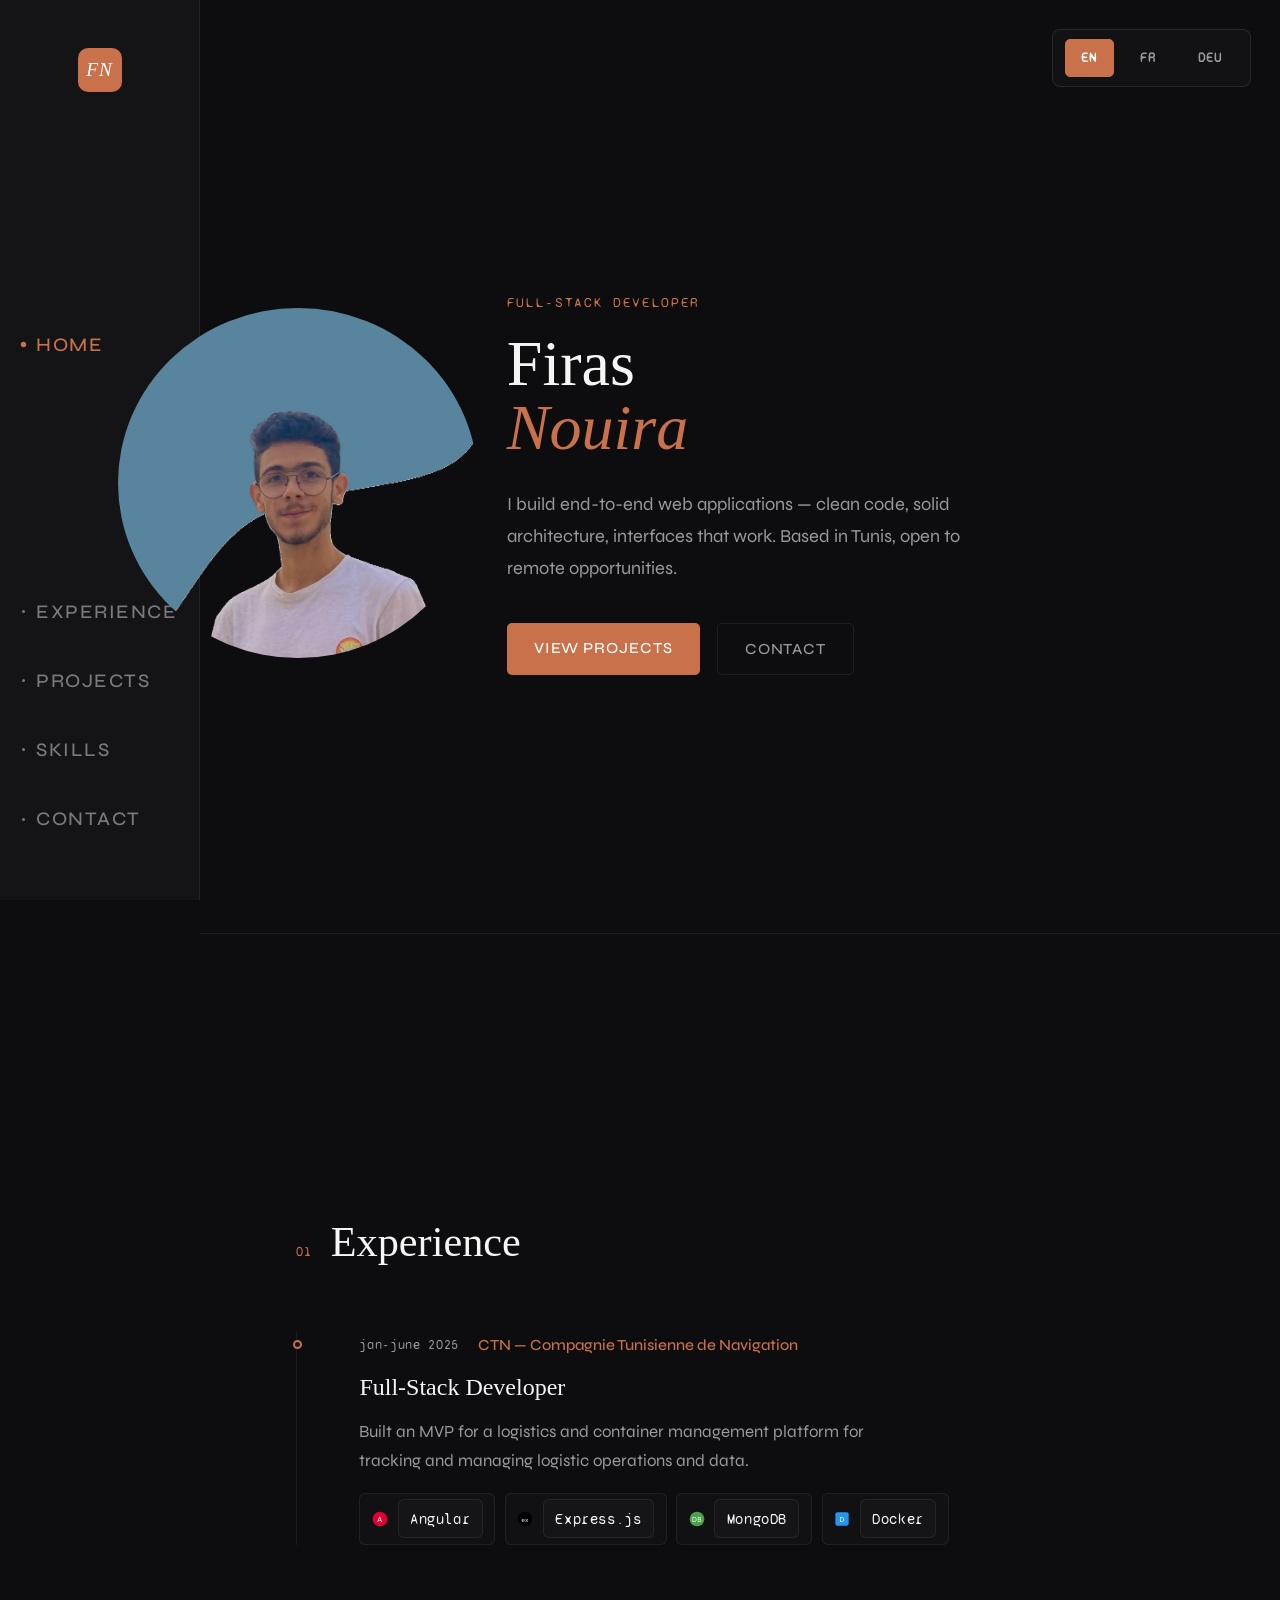
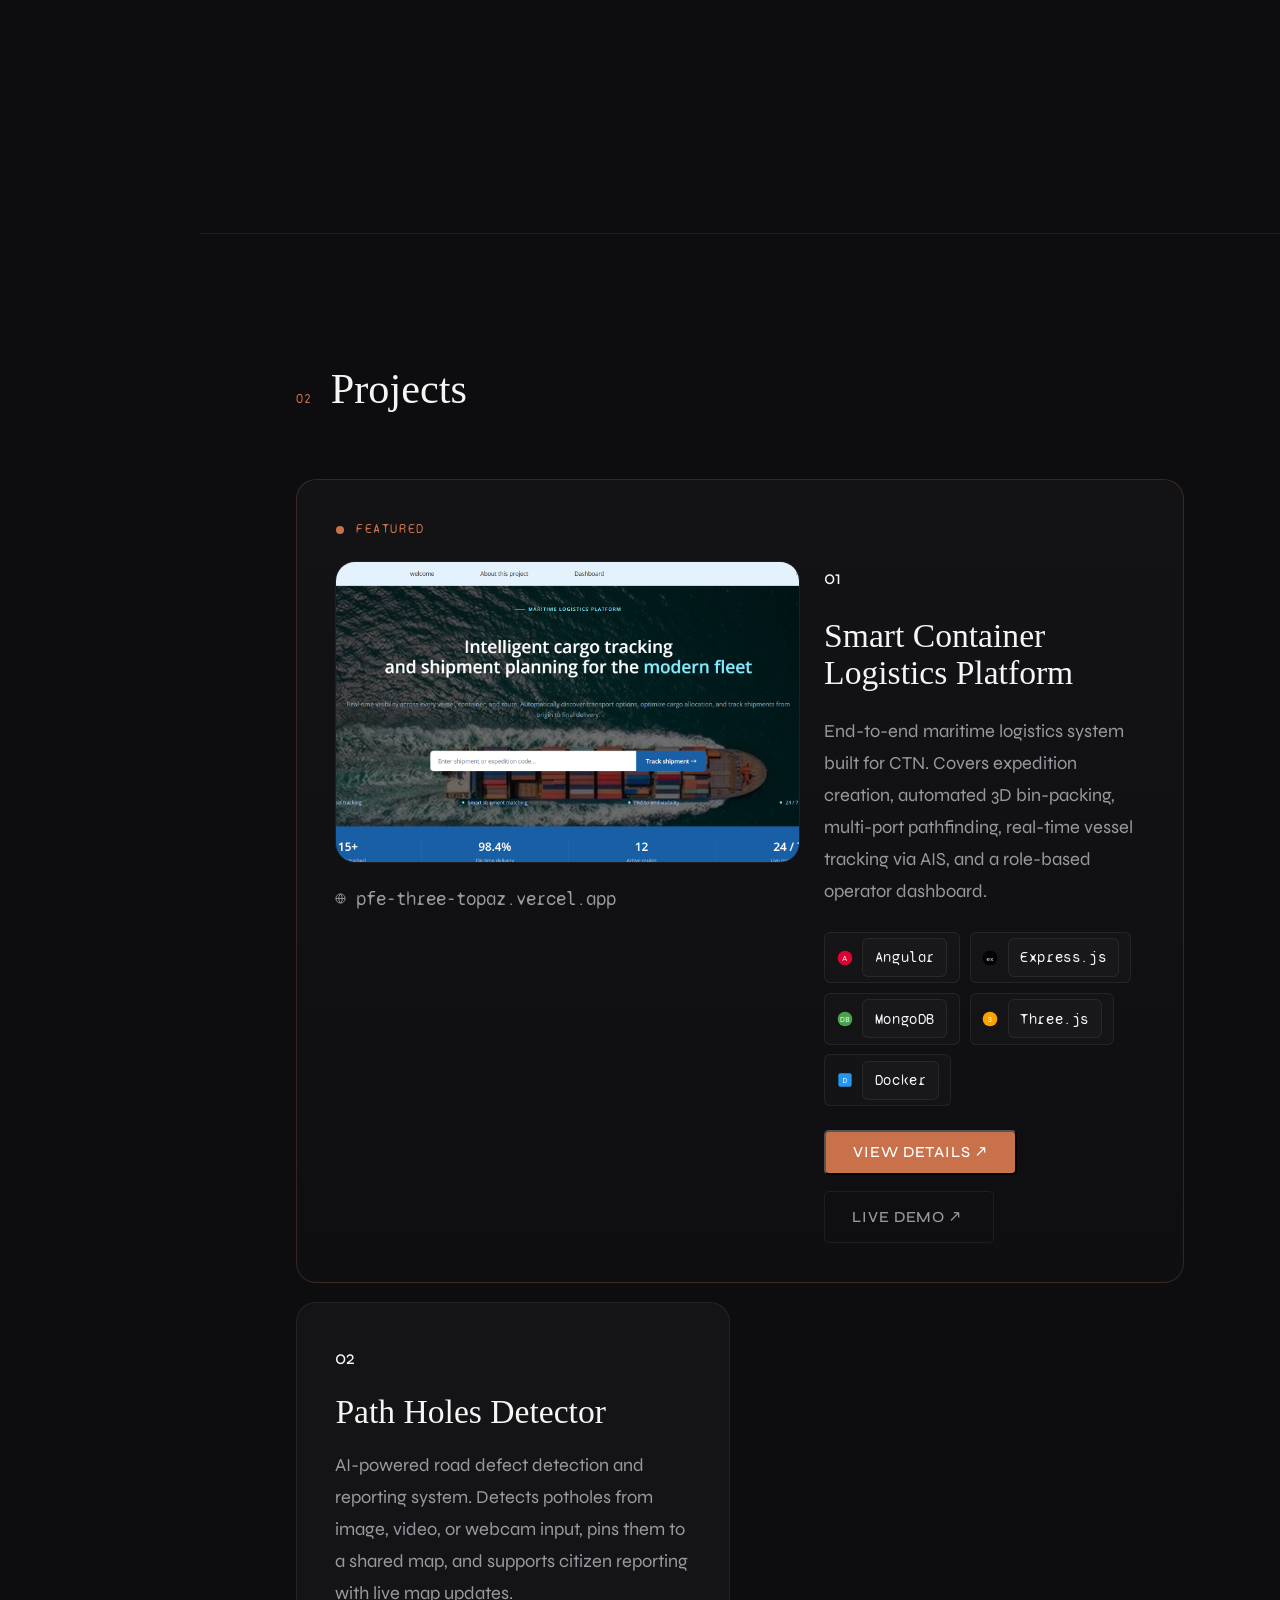
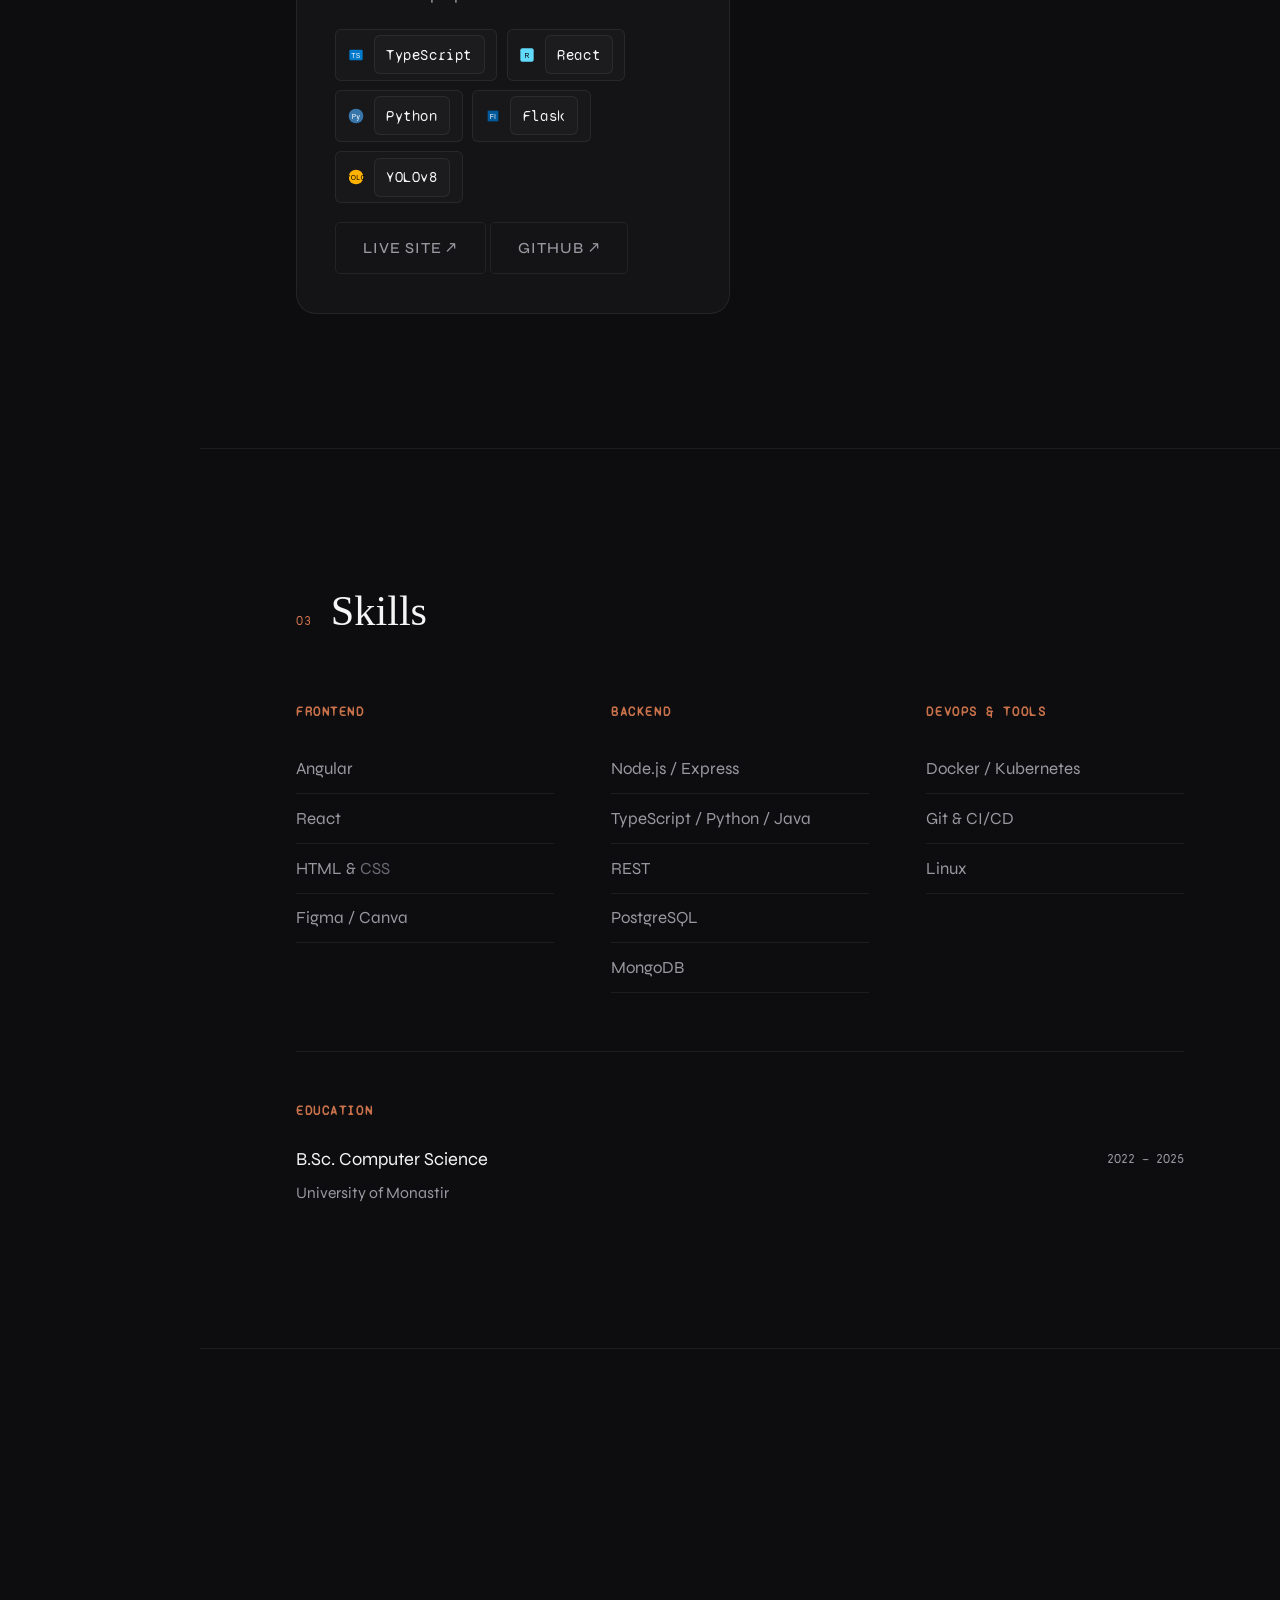
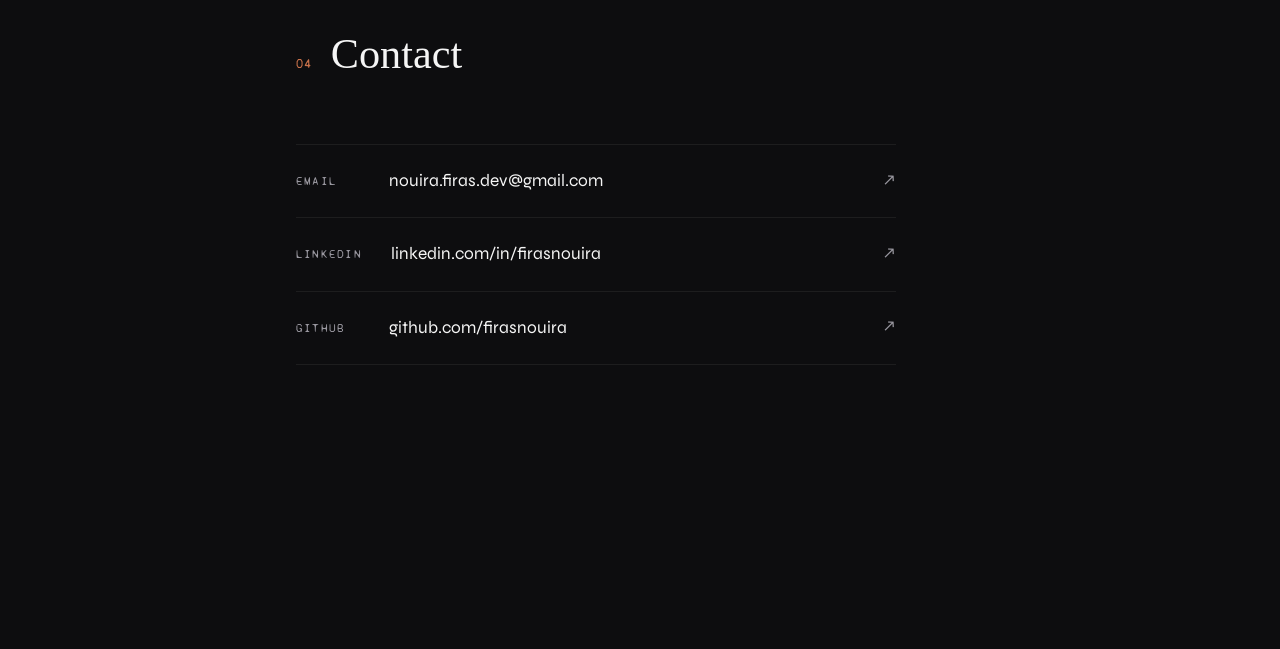
==== commit e8b3d470: "added Demo highlights instead of placeholders and improved modal mobile view" ====
--- a/index.html
+++ b/index.html
@@ -53,13 +53,13 @@
     <section id="home" class="section section--home">
       <div class="home-layout">
         <div class="home-photo-wrap">
-          <img class="photo-img" src="assets/profile-modified.png" alt="Firas Nouira" />
+          <img class="photo-img" src="assets/profile/profile-modified.png" alt="Firas Nouira" />
         </div>
         <div class="home-text">
           <p class="home-label" data-i18n="home-label">Full-Stack Developer</p>
           <h1 class="home-name" data-i18n="home-name-first">Firas<br /><em data-i18n="home-name-second">Nouira</em></h1>
-          <p class="home-bio" data-i18n="home-bio">I build end-to-end web applications — clean code, solid architecture,
-            interfaces that work. Based in Tunis, open to remote opportunities.</p>
+          <p class="home-bio" data-i18n="home-bio">I build end-to-end web applications clean code, solid architecture,
+            interfaces that work. interesed in the back-end, algorithmic and logic side of things.</p>
           <div class="home-cta">
             <a href="#projects" class="btn" data-i18n="home-cta-projects">View Projects</a>
             <a href="#contact" class="btn btn--outline" data-i18n="home-cta-contact">Contact</a>
@@ -80,30 +80,13 @@
             <div class="tl-dot"></div>
             <div class="tl-body">
               <div class="tl-top">
-                <span class="tl-date">2024 — 2026</span>
+                <span class="tl-date">jan-june 2025</span>
                 <span class="tl-company">CTN — Compagnie Tunisienne de Navigation</span>
               </div>
               <h3 class="tl-role" data-i18n="exp-role-1">Full-Stack Intern</h3>
               <p class="tl-desc" data-i18n="exp-desc-1">Built an MVP for a logistics and container management platform
                 for tracking and managing logistic operations and data.</p>
-              <div class="tags">
-                <span class="tech"><svg class="tech-icon" viewBox="0 0 24 24" xmlns="http://www.w3.org/2000/svg">
-                    <circle cx="12" cy="12" r="11" fill="#DD0031" /><text x="12" y="16" font-size="11"
-                      text-anchor="middle" fill="#fff" font-family="Arial">A</text>
-                  </svg><span>Angular</span></span>
-                <span class="tech"><svg class="tech-icon" viewBox="0 0 24 24" xmlns="http://www.w3.org/2000/svg">
-                    <circle cx="12" cy="12" r="11" fill="#000000" /><text x="12" y="16" font-size="9"
-                      text-anchor="middle" fill="#fff" font-family="Arial">ex</text>
-                  </svg><span>Express.js</span></span>
-                <span class="tech"><svg class="tech-icon" viewBox="0 0 24 24" xmlns="http://www.w3.org/2000/svg">
-                    <circle cx="12" cy="12" r="11" fill="#47A248" /><text x="12" y="16" font-size="10"
-                      text-anchor="middle" fill="#fff" font-family="Arial">DB</text>
-                  </svg><span>MongoDB</span></span>
-                <span class="tech"><svg class="tech-icon" viewBox="0 0 24 24" xmlns="http://www.w3.org/2000/svg">
-                    <rect x="2" y="2" width="20" height="20" rx="3" fill="#2496ED" /><text x="12" y="16" font-size="10"
-                      text-anchor="middle" fill="#fff" font-family="Arial">D</text>
-                  </svg><span>Docker</span></span>
-              </div>
+              <div class="tags" data-techs="Angular,Express.js,MongoDB,Docker"></div>
             </div>
           </div>
         </div>
@@ -135,7 +118,8 @@
                 <div class="preview-frame-wrap" id="ctn-preview-trigger">
                   <!-- Static mockup instead of live iframe -->
                   <div class="preview-static">
-                    <img src="assets/logisticsProjectOver.png" alt="CTN Logistics Platform preview" class="preview-static-img" />
+                    <img src="assets/logisticsProject/logisticsProjectOver.png" alt="CTN Logistics Platform preview"
+                      class="preview-static-img" />
                   </div>
                   <div class="preview-overlay" aria-hidden="true">
                     <span class="preview-overlay-hint">Click to explore ↗</span>
@@ -161,28 +145,7 @@
                   automated 3D bin-packing, multi-port pathfinding, real-time vessel tracking via AIS,
                   and a role-based operator dashboard.
                 </p>
-                <div class="tags">
-                  <span class="tech"><svg class="tech-icon" viewBox="0 0 24 24" xmlns="http://www.w3.org/2000/svg">
-                      <circle cx="12" cy="12" r="11" fill="#DD0031" /><text x="12" y="16" font-size="11"
-                        text-anchor="middle" fill="#fff" font-family="Arial">A</text>
-                    </svg><span>Angular</span></span>
-                  <span class="tech"><svg class="tech-icon" viewBox="0 0 24 24" xmlns="http://www.w3.org/2000/svg">
-                      <circle cx="12" cy="12" r="11" fill="#000000" /><text x="12" y="16" font-size="9"
-                        text-anchor="middle" fill="#fff" font-family="Arial">ex</text>
-                    </svg><span>Express.js</span></span>
-                  <span class="tech"><svg class="tech-icon" viewBox="0 0 24 24" xmlns="http://www.w3.org/2000/svg">
-                      <circle cx="12" cy="12" r="11" fill="#47A248" /><text x="12" y="16" font-size="10"
-                        text-anchor="middle" fill="#fff" font-family="Arial">DB</text>
-                    </svg><span>MongoDB</span></span>
-                  <span class="tech"><svg class="tech-icon" viewBox="0 0 24 24" xmlns="http://www.w3.org/2000/svg">
-                      <circle cx="12" cy="12" r="11" fill="#F7A400" /><text x="12" y="16" font-size="11"
-                        text-anchor="middle" fill="#fff" font-family="Arial">3</text>
-                    </svg><span>Three.js</span></span>
-                  <span class="tech"><svg class="tech-icon" viewBox="0 0 24 24" xmlns="http://www.w3.org/2000/svg">
-                      <rect x="2" y="2" width="20" height="20" rx="3" fill="#2496ED" /><text x="12" y="16"
-                        font-size="10" text-anchor="middle" fill="#fff" font-family="Arial">D</text>
-                    </svg><span>Docker</span></span>
-                </div>
+                <div class="tags" data-techs="Angular,Express.js,MongoDB,Three.js,Docker"></div>
                 <div class="pinned-actions">
                   <button class="btn pinned-btn" id="open-ctn-modal" data-i18n="btn-details">
                     View details ↗
@@ -203,28 +166,7 @@
               AI-powered road defect detection and reporting system. Detects potholes from image, video, or webcam
               input, pins them to a shared map, and supports citizen reporting with live map updates.
             </p>
-            <div class="tags">
-              <span class="tech"><svg class="tech-icon" viewBox="0 0 24 24" xmlns="http://www.w3.org/2000/svg">
-                  <rect x="2" y="4" width="20" height="16" rx="2" fill="#007ACC" /><text x="12" y="15" font-size="10"
-                    text-anchor="middle" fill="#fff" font-family="Arial">TS</text>
-                </svg><span>TypeScript</span></span>
-              <span class="tech"><svg class="tech-icon" viewBox="0 0 24 24" xmlns="http://www.w3.org/2000/svg">
-                  <rect x="2" y="2" width="20" height="20" rx="3" fill="#61DAFB" /><text x="12" y="16" font-size="10"
-                    text-anchor="middle" fill="#000" font-family="Arial">R</text>
-                </svg><span>React</span></span>
-              <span class="tech"><svg class="tech-icon" viewBox="0 0 24 24" xmlns="http://www.w3.org/2000/svg">
-                  <circle cx="12" cy="12" r="11" fill="#3776AB" /><text x="12" y="16" font-size="10"
-                    text-anchor="middle" fill="#fff" font-family="Arial">Py</text>
-                </svg><span>Python</span></span>
-              <span class="tech"><svg class="tech-icon" viewBox="0 0 24 24" xmlns="http://www.w3.org/2000/svg">
-                  <path d="M4 4h16v16H4z" fill="#005A9C" /><text x="12" y="16" font-size="10" text-anchor="middle"
-                    fill="#fff" font-family="Arial">Fl</text>
-                </svg><span>Flask</span></span>
-              <span class="tech"><svg class="tech-icon" viewBox="0 0 24 24" xmlns="http://www.w3.org/2000/svg">
-                  <circle cx="12" cy="12" r="11" fill="#FFB300" /><text x="12" y="16" font-size="10"
-                    text-anchor="middle" fill="#000" font-family="Arial">YOLO</text>
-                </svg><span>YOLOv8</span></span>
-            </div>
+            <div class="tags" data-techs="TypeScript,React,Python,Flask,YOLOv8"></div>
             <div class="project-actions">
               <a href="https://path-holes-detector-front.onrender.com" target="_blank" rel="noopener"
                 class="btn btn--outline">Live site ↗</a>
@@ -283,34 +225,16 @@
                 <span class="mqi-label">MVP</span>
 
               </p>
+              <p class="mqi-client">
+                <span class="mqi-label">Stack</span>
+                MEAN stack
+              </p>
+
               <div class="mqi-stack">
-                <span class="mqi-label">Stack</span>
-                <div class="tags" style="margin-top:0.5rem">
-                  <span class="tech"><svg class="tech-icon" viewBox="0 0 24 24" xmlns="http://www.w3.org/2000/svg">
-                      <circle cx="12" cy="12" r="11" fill="#DD0031" /><text x="12" y="16" font-size="11"
-                        text-anchor="middle" fill="#fff" font-family="Arial">A</text>
-                    </svg><span>Angular</span></span>
-                  <span class="tech"><svg class="tech-icon" viewBox="0 0 24 24" xmlns="http://www.w3.org/2000/svg">
-                      <circle cx="12" cy="12" r="11" fill="#000000" /><text x="12" y="16" font-size="9"
-                        text-anchor="middle" fill="#fff" font-family="Arial">ex</text>
-                    </svg><span>Express.js</span></span>
-                  <span class="tech"><svg class="tech-icon" viewBox="0 0 24 24" xmlns="http://www.w3.org/2000/svg">
-                      <circle cx="12" cy="12" r="11" fill="#47A248" /><text x="12" y="16" font-size="10"
-                        text-anchor="middle" fill="#fff" font-family="Arial">DB</text>
-                    </svg><span>MongoDB</span></span>
-                  <span class="tech"><svg class="tech-icon" viewBox="0 0 24 24" xmlns="http://www.w3.org/2000/svg">
-                      <circle cx="12" cy="12" r="11" fill="#F7A400" /><text x="12" y="16" font-size="11"
-                        text-anchor="middle" fill="#fff" font-family="Arial">3</text>
-                    </svg><span>Three.js</span></span>
-                  <span class="tech"><svg class="tech-icon" viewBox="0 0 24 24" xmlns="http://www.w3.org/2000/svg">
-                      <rect x="2" y="2" width="20" height="20" rx="3" fill="#2496ED" /><text x="12" y="16"
-                        font-size="10" text-anchor="middle" fill="#fff" font-family="Arial">D</text>
-                    </svg><span>Docker</span></span>
-                  <span class="tech"><svg class="tech-icon" viewBox="0 0 24 24" xmlns="http://www.w3.org/2000/svg">
-                      <rect x="2" y="4" width="20" height="16" rx="2" fill="#007ACC" /><text x="12" y="15"
-                        font-size="10" text-anchor="middle" fill="#fff" font-family="Arial">TS</text>
-                    </svg><span>TypeScript</span></span>
-                </div>
+                <span class="mqi-label">Technologies</span>
+
+                <div class="tags" data-techs="Angular,Express.js,MongoDB,Three.js,Docker,TypeScript"
+                  style="margin-top:0.5rem"></div>
               </div>
               <div class="mqi-actions">
                 <a href="https://pfe-three-topaz.vercel.app/" target="_blank" rel="noopener" class="btn"
@@ -334,33 +258,116 @@
             </p>
           </div>
 
+          <!-- CORE ALGORITHMS — highlighted -->
+          <div class="modal-section modal-section--algo">
+            <h3 class="modal-section-title">Core Algorithms</h3>
+            <p class="modal-text" style="margin-bottom:1.5rem">Two custom algorithms sit at the heart of this platform —
+              written from scratch to solve real operational constraints, not off-the-shelf solutions.</p>
+            <div class="algo-cards">
+
+              <!-- 3D Bin Packing -->
+              <div class="algo-card algo-card--pack">
+                <div class="algo-card-header">
+                  <div class="algo-icon">
+                    <svg width="20" height="20" viewBox="0 0 24 24" fill="none" stroke="currentColor"
+                      stroke-width="1.8">
+                      <path
+                        d="M21 16V8a2 2 0 0 0-1-1.73l-7-4a2 2 0 0 0-2 0l-7 4A2 2 0 0 0 3 8v8a2 2 0 0 0 1 1.73l7 4a2 2 0 0 0 2 0l7-4A2 2 0 0 0 21 16z" />
+                      <polyline points="3.27 6.96 12 12.01 20.73 6.96" />
+                      <polyline points="12 22.08 12 12" />
+                    </svg>
+                  </div>
+                  <div>
+                    <div class="algo-tag">S-DBLF Heuristic</div>
+                    <h4 class="algo-title">3D Bin Packing</h4>
+                  </div>
+                </div>
+                <p class="algo-desc">Implements the <em>Simple-Deepest Bottom Left with Fill</em> heuristic to maximise
+                  volumetric utilisation inside each container. Handles multi-leg voyages — packages are only
+                  loaded/unloaded at the correct port stop — and supports both Full Container Load (FCL) and
+                  Less-than-Container Load (LCL) shipments with weight and dimension constraints.</p>
+                <!-- Animated visualisation -->
+                <div class="algo-anim algo-anim--pack" aria-hidden="true">
+                  <div class="pack-container">
+                    <img src="assets/logisticsProject/PackingHeuristic.png" alt="Container Image" class="pack-image">
+                    <span class="pack-fill-label">Space utilisation</span>
+                  </div>
+                </div>
+              </div>
+
+              <!-- Smart Pathfinding -->
+              <div class="algo-card algo-card--path">
+                <div class="algo-card-header">
+                  <div class="algo-icon">
+                    <svg width="20" height="20" viewBox="0 0 24 24" fill="none" stroke="currentColor"
+                      stroke-width="1.8">
+                      <circle cx="5" cy="5" r="2" />
+                      <circle cx="19" cy="5" r="2" />
+                      <circle cx="12" cy="19" r="2" />
+                      <line x1="7" y1="5" x2="17" y2="5" />
+                      <line x1="6.5" y1="6.5" x2="11" y2="17.5" />
+                      <line x1="17.5" y1="6.5" x2="13" y2="17.5" />
+                    </svg>
+                  </div>
+                  <div>
+                    <div class="algo-tag">Recursive DFS</div>
+                    <h4 class="algo-title">Smart Pathfinding</h4>
+                  </div>
+                </div>
+                <p class="algo-desc">A custom recursive depth-first search that discovers all <em>time-feasible</em>
+                  multi-port shipping routes between origin and destination. The algorithm respects voyage departure
+                  dates, transshipment window constraints, and minimum connection times — then ranks candidate paths by
+                  total transit duration so operators see the best option first.</p>
+                <!-- Animated visualisation -->
+                <div class="algo-anim algo-anim--path" aria-hidden="true">
+                  <svg class="path-svg" viewBox="0 0 320 110" xmlns="http://www.w3.org/2000/svg">
+                    <!-- Port nodes -->
+                    <circle class="path-node" cx="30" cy="55" r="7" />
+                    <circle class="path-node" cx="115" cy="25" r="6" />
+                    <circle class="path-node" cx="115" cy="85" r="6" />
+                    <circle class="path-node" cx="205" cy="45" r="6" />
+                    <circle class="path-node path-node--dest" cx="290" cy="55" r="7" />
+                    <!-- Routes (dimmed) -->
+                    <line class="path-edge" x1="37" y1="50" x2="109" y2="28" />
+                    <line class="path-edge" x1="37" y1="60" x2="109" y2="82" />
+                    <line class="path-edge" x1="121" y1="29" x2="199" y2="44" />
+                    <line class="path-edge" x1="121" y1="81" x2="199" y2="47" />
+                    <line class="path-edge" x1="211" y1="45" x2="283" y2="54" />
+                    <!-- Animated best-path highlight -->
+                    <line class="path-best path-best--1" x1="37" y1="50" x2="109" y2="28" />
+                    <line class="path-best path-best--2" x1="121" y1="29" x2="199" y2="44" />
+                    <line class="path-best path-best--3" x1="211" y1="45" x2="283" y2="54" />
+                    <!-- Port labels -->
+                    <text class="path-lbl" x="30" y="72">Tunis</text>
+                    <text class="path-lbl" x="98" y="18">Marseille</text>
+                    <text class="path-lbl" x="98" y="100">Genoa</text>
+                    <text class="path-lbl" x="192" y="38">Barcelona</text>
+                    <text class="path-lbl" x="275" y="72">Valencia</text>
+                    <!-- Moving dot on best path -->
+                    <circle class="path-dot" r="4">
+                      <animateMotion dur="2.8s" repeatCount="indefinite" calcMode="spline"
+                        keySplines="0.4 0 0.6 1;0.4 0 0.6 1;0.4 0 0.6 1">
+                        <mpath href="#best-path-d" />
+                      </animateMotion>
+                    </circle>
+                    <defs>
+                      <path id="best-path-d" d="M30,55 L115,25 L205,45 L290,55" />
+                    </defs>
+                  </svg>
+                  <div class="path-legend">
+                    <span class="path-legend-item path-legend-item--best">Optimal route</span>
+                    <span class="path-legend-item">Explored alternatives</span>
+                  </div>
+                </div>
+              </div>
+
+            </div>
+          </div>
+
           <!-- KEY FEATURES -->
           <div class="modal-section">
-            <h3 class="modal-section-title" data-i18n="modal-features-title">Key features</h3>
+            <h3 class="modal-section-title" data-i18n="modal-features-title">Platform Features</h3>
             <div class="modal-features-grid">
-              <div class="modal-feature">
-                <div class="mf-icon"><svg width="24" height="24" viewBox="0 0 24 24" fill="none" stroke="currentColor"
-                    stroke-width="2" style="color:var(--accent)">
-                    <path
-                      d="M21 16V8a2 2 0 0 0-1-1.73l-7-4a2 2 0 0 0-2 0l-7 4A2 2 0 0 0 3 8v8a2 2 0 0 0 1 1.73l7 4a2 2 0 0 0 2 0l7-4A2 2 0 0 0 21 16z" />
-                    <polyline points="3.27 6.96 12 12.01 20.73 6.96" />
-                    <polyline points="12 22.08 12 12" />
-                  </svg></div>
-                <h4 class="mf-title">3D Bin Packing</h4>
-                <p class="mf-desc">Implements the S-DBLF heuristic to maximize container space utilization across
-                  multi-leg voyages, handling both FCL and LCL shipments.</p>
-              </div>
-              <div class="modal-feature">
-                <div class="mf-icon"><svg width="24" height="24" viewBox="0 0 24 24" fill="none" stroke="currentColor"
-                    stroke-width="2" style="color:var(--accent)">
-                    <circle cx="12" cy="12" r="10" />
-                    <polyline points="12 6 12 12 16 14" />
-                    <line x1="16" y1="8" x2="20" y2="4" />
-                  </svg></div>
-                <h4 class="mf-title">Smart Pathfinding</h4>
-                <p class="mf-desc">Custom recursive algorithm that explores all time-feasible shipping routes across
-                  transshipment ports, respecting voyage schedules.</p>
-              </div>
               <div class="modal-feature">
                 <div class="mf-icon"><svg width="24" height="24" viewBox="0 0 24 24" fill="none" stroke="currentColor"
                     stroke-width="2" style="color:var(--accent)">
@@ -409,187 +416,108 @@
             </div>
           </div>
 
-          <!-- SCREENSHOTS -->
+          <!-- REAL INTERFACE SCREENSHOTS — carousel -->
           <div class="modal-section">
-            <h3 class="modal-section-title">Interface highlights</h3>
-            <div class="modal-screenshots">
-
-              <div class="modal-shot">
-                <div class="mshot-frame">
-                  <div class="mshot-mockup mshot-mockup--dashboard">
-                    <div class="mshot-topbar">
-                      <div class="mshot-topbar-title">My Expeditions</div>
-                      <div class="mshot-topbar-btn"></div>
-                    </div>
-                    <div class="mshot-tabs">
-                      <span class="mshot-tab mshot-tab--active">All</span>
-                      <span class="mshot-tab">Pending</span>
-                      <span class="mshot-tab">In Progress</span>
-                      <span class="mshot-tab">Completed</span>
-                    </div>
-                    <div class="mshot-row">
-                      <div class="mshot-row-name"></div>
-                      <div class="mshot-row-route"></div><span class="mshot-badge mshot-badge--green">In Progress</span>
-                    </div>
-                    <div class="mshot-row">
-                      <div class="mshot-row-name"></div>
-                      <div class="mshot-row-route"></div><span class="mshot-badge mshot-badge--yellow">Pending</span>
-                    </div>
-                    <div class="mshot-row">
-                      <div class="mshot-row-name"></div>
-                      <div class="mshot-row-route"></div><span class="mshot-badge mshot-badge--gray">Completed</span>
-                    </div>
-                    <div class="mshot-row mshot-row--canceled">
-                      <div class="mshot-row-name"></div>
-                      <div class="mshot-row-route"></div><span class="mshot-badge mshot-badge--red">Cancelled</span>
-                    </div>
-                  </div>
-                </div>
-                <p class="mshot-label">Client expedition dashboard</p>
-              </div>
-
-              <div class="modal-shot">
-                <div class="mshot-frame">
-                  <div class="mshot-mockup mshot-mockup--map">
-                    <div class="mshot-vessel-header">
-                      <div class="mshot-vessel-name">Ocean Voyager</div>
-                      <div class="mshot-vessel-status">Underway</div>
-                    </div>
-                    <div class="mshot-map-area">
-                      <div class="mshot-map-grid">
-                        <div class="mshot-map-line mshot-map-line--h" style="top:25%"></div>
-                        <div class="mshot-map-line mshot-map-line--h" style="top:55%"></div>
-                        <div class="mshot-map-line mshot-map-line--v" style="left:30%"></div>
-                        <div class="mshot-map-line mshot-map-line--v" style="left:65%"></div>
-                      </div>
-                      <svg class="mshot-route-svg" viewBox="0 0 200 100" preserveAspectRatio="none">
-                        <path d="M20,70 C60,50 100,35 140,25 S180,20 190,18" stroke="#c8714a" stroke-width="1.5"
-                          fill="none" stroke-dasharray="4,2" />
-                      </svg>
-                      <div class="mshot-vessel-pin" style="left:55%;top:40%">
-                        <span class="mshot-ping"></span>
-                        <svg width="10" height="10" viewBox="0 0 24 24" fill="#c8714a">
-                          <path d="M12 2L4 20h16L12 2z" />
-                        </svg>
-                      </div>
-                      <div class="mshot-port-pin" style="left:10%;top:65%"><svg width="7" height="7"
-                          viewBox="0 0 10 10">
-                          <circle cx="5" cy="5" r="4" fill="#6b6875" stroke="#eae6df" stroke-width="1" />
-                        </svg></div>
-                      <div class="mshot-port-pin" style="left:87%;top:18%"><svg width="7" height="7"
-                          viewBox="0 0 10 10">
-                          <circle cx="5" cy="5" r="4" fill="#6b6875" stroke="#eae6df" stroke-width="1" />
-                        </svg></div>
-                    </div>
-                    <div class="mshot-route-info">
-                      <div class="mshot-route-stat"><span class="mshot-route-label">From</span><span>Tunis, Rades</span>
-                      </div>
-                      <div class="mshot-route-arrow">→</div>
-                      <div class="mshot-route-stat"><span class="mshot-route-label">To</span><span>France,
-                          Marseille</span></div>
-                    </div>
-                  </div>
-                </div>
-                <p class="mshot-label">Live vessel & shipment tracking</p>
-              </div>
-
-              <div class="modal-shot">
-                <div class="mshot-frame">
-                  <div class="mshot-mockup mshot-mockup--containers">
-                    <div class="mshot-topbar">
-                      <div class="mshot-topbar-title">Containers List</div>
-                      <div class="mshot-topbar-search"></div>
-                      <div class="mshot-topbar-btn mshot-topbar-btn--add">+ Add</div>
-                    </div>
-                    <div class="mshot-table-head">
-                      <span>Type</span><span>Container #</span><span>Status</span><span>Weight</span>
-                    </div>
-                    <div class="mshot-table-row"><span class="mshot-cont-id">MSKU1234567</span><span
-                        class="mshot-cont-type">40ft</span><span
-                        class="mshot-badge mshot-badge--green">Available</span><span class="mshot-cont-weight">0
-                        kg</span></div>
-                    <div class="mshot-table-row"><span class="mshot-cont-id">TGHU7654321</span><span
-                        class="mshot-cont-type">20ft</span><span class="mshot-badge mshot-badge--blue">On
-                        Vessel</span><span class="mshot-cont-weight">15000 kg</span></div>
-                    <div class="mshot-table-row"><span class="mshot-cont-id">MEDU9876543</span><span
-                        class="mshot-cont-type">40ft HC</span><span
-                        class="mshot-badge mshot-badge--yellow">Occupied</span><span class="mshot-cont-weight">20000
-                        kg</span></div>
-                    <div class="mshot-table-row"><span class="mshot-cont-id">CAIU2468101</span><span
-                        class="mshot-cont-type">Reefer</span><span
-                        class="mshot-badge mshot-badge--orange">Maintenance</span><span class="mshot-cont-weight">0
-                        kg</span></div>
-                  </div>
-                </div>
-                <p class="mshot-label">Container fleet management</p>
-              </div>
-
-              <div class="modal-shot">
-                <div class="mshot-frame">
-                  <div class="mshot-mockup mshot-mockup--3d">
-                    <div class="mshot-3d-label">3D Container Load Visualization</div>
-                    <div class="mshot-3d-scene">
-                      <!-- Isometric box representation -->
-                      <svg viewBox="0 0 160 120" xmlns="http://www.w3.org/2000/svg" class="mshot-3d-svg">
-                        <!-- Container outline -->
-                        <polygon points="20,80 80,50 140,80 80,110" fill="#1c1c21" stroke="#6b6875"
-                          stroke-width="0.8" />
-                        <polygon points="20,80 20,40 80,10 80,50" fill="#141417" stroke="#6b6875" stroke-width="0.8" />
-                        <polygon points="80,50 140,80 140,40 80,10" fill="#242428" stroke="#6b6875"
-                          stroke-width="0.8" />
-                        <!-- Packed boxes layer 1 -->
-                        <polygon points="28,76 55,62 82,76 55,90" fill="#c8714a" opacity="0.8" />
-                        <polygon points="28,76 28,60 55,46 55,62" fill="#a85c38" opacity="0.8" />
-                        <polygon points="55,62 82,76 82,60 55,46" fill="#b8663f" opacity="0.8" />
-                        <!-- Packed boxes layer 2 -->
-                        <polygon points="56,60 83,46 110,60 83,74" fill="#5b8fa8" opacity="0.8" />
-                        <polygon points="56,60 56,44 83,30 83,46" fill="#4a7a91" opacity="0.8" />
-                        <polygon points="83,46 110,60 110,44 83,30" fill="#527f98" opacity="0.8" />
-                        <!-- Small boxes -->
-                        <polygon points="30,58 48,48 66,58 48,68" fill="#8a7aa8" opacity="0.75" />
-                        <polygon points="30,58 30,48 48,38 48,48" fill="#7a6a98" opacity="0.75" />
-                        <polygon points="48,48 66,58 66,48 48,38" fill="#82709f" opacity="0.75" />
-                        <polygon points="68,62 86,52 104,62 86,72" fill="#6ba87a" opacity="0.75" />
-                        <polygon points="68,62 68,52 86,42 86,52" fill="#5a9869" opacity="0.75" />
-                        <polygon points="86,52 104,62 104,52 86,42" fill="#629f71" opacity="0.75" />
-                      </svg>
-                    </div>
-                    <div class="mshot-3d-info">
-                      <span class="mshot-3d-stat"><b>73%</b> fill</span>
-                      <span class="mshot-3d-stat"><b>3</b> expeditions</span>
-                    </div>
-                  </div>
-                </div>
-                <p class="mshot-label">3D bin-packing visualization</p>
-              </div>
-
-            </div>
+            <h3 class="modal-section-title">Interface</h3>
+
+            <div class="iface-carousel" id="iface-carousel">
+
+              <!-- Shared nav bar — lives outside slides, always visible -->
+              <div class="iface-nav-bar">
+                <button class="iface-nav-btn" data-action="prev" aria-label="Previous screenshot">
+                  <svg width="14" height="14" viewBox="0 0 24 24" fill="none" stroke="currentColor" stroke-width="2.5">
+                    <polyline points="15 18 9 12 15 6" />
+                  </svg>
+                  Prev
+                </button>
+                <span class="iface-slide-counter">
+                  <span id="iface-cur">1</span> / <span id="iface-total">3</span>
+                </span>
+                <span class="iface-slide-lbl" id="iface-lbl">Container legs &amp; shipment packing</span>
+                <button class="iface-nav-btn" data-action="next" aria-label="Next screenshot">
+                  Next
+                  <svg width="14" height="14" viewBox="0 0 24 24" fill="none" stroke="currentColor" stroke-width="2.5">
+                    <polyline points="9 18 15 12 9 6" />
+                  </svg>
+                </button>
+              </div>
+
+              <!-- Slide 0 -->
+              <div class="iface-slide iface-slide--active" data-slide="0"
+                data-label="Container legs &amp; shipment packing">
+                <div class="iface-twin">
+                  <div class="iface-img-wrap">
+                    <img src="assets/logisticsProject/ContainerLegExample1.png"
+                      alt="Container legs: Italy → France → Spain with 2 shipments" class="iface-img" loading="lazy" />
+                    <div class="iface-img-caption">Legs: Italy → France → Spain · 2 shipments</div>
+                  </div>
+                  <div class="iface-img-wrap">
+                    <img src="assets/logisticsProject/ContainerLegExample2.png"
+                      alt="Container legs: France → Tunis with different shipment" class="iface-img" loading="lazy" />
+                    <div class="iface-img-caption">Legs: France → Tunis · different shipment</div>
+                  </div>
+                </div>
+              </div>
+
+              <!-- Slide 1 -->
+              <div class="iface-slide" data-slide="1" data-label="Vessel admin — docked status &amp; map">
+                <div class="iface-single">
+                  <div class="iface-img-wrap iface-img-wrap--full">
+                    <img src="assets/logisticsProject/VesselDetails.png" alt="Vessel admin view: docked status and map"
+                      class="iface-img iface-img--scrollable" loading="lazy" />
+                    <div class="iface-img-caption">Scroll to see full page · Vessel admin — docked &amp; map</div>
+                  </div>
+                </div>
+              </div>
+
+              <!-- Slide 2 -->
+              <div class="iface-slide" data-slide="2" data-label="Voyage planning">
+                <div class="iface-single">
+                  <div class="iface-img-wrap iface-img-wrap--full">
+                    <img src="assets/logisticsProject/VoyagePlanning.png" alt="Voyage planning view"
+                      class="iface-img iface-img--scrollable" loading="lazy" />
+                    <div class="iface-img-caption">Scroll to see full page · Voyage planning</div>
+                  </div>
+                </div>
+              </div>
+
+              <!-- Dot indicators -->
+              <div class="iface-dots">
+                <button class="iface-dot iface-dot--active" data-target="0" aria-label="Screenshot 1"></button>
+                <button class="iface-dot" data-target="1" aria-label="Screenshot 2"></button>
+                <button class="iface-dot" data-target="2" aria-label="Screenshot 3"></button>
+              </div>
+            </div>
+
           </div>
 
           <!-- ARCHITECTURE NOTE -->
           <div class="modal-section modal-section--arch">
             <h3 class="modal-section-title">Architecture</h3>
-            <div class="modal-arch-row">
-              <div class="modal-arch-item">
-                <span class="arch-layer">Frontend</span>
-                <span class="arch-detail">Angular + Three.js</span>
-              </div>
-              <div class="modal-arch-arrow">→</div>
-              <div class="modal-arch-item">
-                <span class="arch-layer">API</span>
-                <span class="arch-detail">Express.js + TypeScript<br />JWT AuthGuard / CORS</span>
-              </div>
-              <div class="modal-arch-arrow">→</div>
-              <div class="modal-arch-item">
-                <span class="arch-layer">Database</span>
-                <span class="arch-detail">MongoDB + Mongoose ODM</span>
-              </div>
-              <div class="modal-arch-arrow">→</div>
-              <div class="modal-arch-item">
-                <span class="arch-layer">Infra</span>
-                <span class="arch-detail">Docker / Vercel</span>
-              </div>
-            </div>
+            <div class="modal-arch-content">
+
+              <div class="modal-arch-image">
+                <img src="assets/logisticsProject/ArchiDiagram.drawio.png" alt="Architecture Image">
+              </div>
+              <div class="modal-text ">
+                <p>Mapping a traditional MVC architecture to a custom MEAN-stack-based backend
+                  presented challenges, particularly at the Model layer, since MongoDB is a NoSQL document
+                  database and not inherently structured like relational systems.To address this, we adopted the
+                  Mongoose library as an ODM (Object Document Mapper), which allowed to define schemas, enforce
+                  validations, and add behavior (via methods) to MongoDB collections in an objectoriented manner</p>
+              </div>
+            </div>
+
+          </div>
+          <div class="final-actions">
+            <div class="mqi-actions">
+              <a href="https://pfe-three-topaz.vercel.app/" target="_blank" rel="noopener" class="btn"
+                style="width:100%;text-align:center">Live demo ↗</a>
+            </div>
+            <!-- <div class="mqi-actions">
+              <a href="https://pfe-three-topaz.vercel.app/" target="_blank" rel="noopener" class="btn"
+                style="width:100%;text-align:center">github ReadMe ↗</a>
+            </div> -->
           </div>
 
         </div><!-- /modal-body -->
--- a/style.css
+++ b/style.css
@@ -28,14 +28,16 @@
 
 html {
   scroll-behavior: smooth;
-  font-size: 120%; /* scale rems up (approx 19.2px base) */
+  font-size: 120%;
+  /* scale rems up (approx 19.2px base) */
 }
 
 body {
   background: var(--bg);
   color: var(--text);
   font-family: var(--sans);
-  font-size: 1rem; /* respects html scaling */
+  font-size: 1rem;
+  /* respects html scaling */
   line-height: 1.75;
 }
 
@@ -132,7 +134,7 @@
 }
 
 #nav ul li a:hover {
-  color: var(--text) ;
+  color: var(--text);
   background: rgba(255, 255, 255, 0.03);
 }
 
@@ -475,7 +477,7 @@
   font-family: var(--mono);
   font-size: 0.78rem;
   color: var(--text);
-  background: rgba(255,255,255,0.02);
+  background: rgba(255, 255, 255, 0.02);
   border: 1px solid var(--border);
   padding: 0.28rem 0.6rem;
   border-radius: 6px;
@@ -519,7 +521,7 @@
 .project-card--pinned {
   grid-column: span 12;
   padding: 2rem;
-  background: linear-gradient(180deg, rgba(20,20,23,0.96), rgba(15,15,18,0.98));
+  background: linear-gradient(180deg, rgba(20, 20, 23, 0.96), rgba(15, 15, 18, 0.98));
   border-color: rgba(248, 164, 130, 0.16);
 }
 
@@ -571,7 +573,7 @@
 .preview-overlay {
   position: absolute;
   inset: 0;
-  background: linear-gradient(180deg, rgba(13,13,15,0.05), rgba(13,13,15,0.5));
+  background: linear-gradient(180deg, rgba(13, 13, 15, 0.05), rgba(13, 13, 15, 0.5));
   display: flex;
   align-items: flex-end;
   justify-content: center;
@@ -747,14 +749,14 @@
 .modal-thumb {
   min-height: 140px;
   border-radius: 16px;
-  background: linear-gradient(150deg, rgba(255,255,255,0.04), rgba(255,255,255,0.06));
+  background: linear-gradient(150deg, rgba(255, 255, 255, 0.04), rgba(255, 255, 255, 0.06));
   display: flex;
   align-items: center;
   justify-content: center;
   color: var(--muted);
   font-family: var(--mono);
   font-size: 0.82rem;
-  border: 1px solid rgba(255,255,255,0.05);
+  border: 1px solid rgba(255, 255, 255, 0.05);
 }
 
 .modal-section-title {
@@ -778,8 +780,8 @@
 }
 
 .modal-feature {
-  background: rgba(255,255,255,0.03);
-  border: 1px solid rgba(255,255,255,0.06);
+  background: rgba(255, 255, 255, 0.03);
+  border: 1px solid rgba(255, 255, 255, 0.06);
   border-radius: 16px;
   padding: 1rem;
 }
@@ -1033,7 +1035,9 @@
 }
 
 @keyframes ping {
-  75%, 100% {
+
+  75%,
+  100% {
     transform: scale(2);
     opacity: 0;
   }
@@ -1184,49 +1188,59 @@
 }
 
 /* Architecture section */
-.modal-arch-row {
-  display: flex;
-  align-items: center;
-  gap: 1rem;
-  flex-wrap: wrap;
-  padding: 1.5rem 0;
-}
-
-.modal-arch-item {
-  display: flex;
-  flex-direction: column;
-  gap: 0.25rem;
-  background: rgba(255, 255, 255, 0.05);
-  padding: 1rem;
-  border-radius: 12px;
+
+.modal-arch-content {
+  display: flex;
+  gap: 24px;
+  width: 100%;
+
+  .modal-text {
+    margin-top: 24px;
+  }
+
+  @media (max-width: 768px) {
+    flex-direction: column;
+    align-items: stretch;
+
+    .modal-arch-image {
+      flex: 0 0 100%;
+      max-width: 100%;
+    }
+  }
+
+}
+
+/* 2. Image container restricted to 40% width */
+.modal-arch-image {
+  flex: 0 0 50%;
+
+  max-width: 50%;
+  display: flex;
+  justify-content: center;
+
+}
+
+/* 3. Image styles for responsiveness and rounded corners */
+.modal-arch-image img {
+  width: 100%;
+  height: auto;
+  border-radius: 8px;
+  /* Adds smooth rounded borders */
+  display: block;
+  /* Removes default baseline spacing */
+}
+
+/* 4. Text container taking up the remaining 60% width */
+.modal-arch-text {
   flex: 1;
-  min-width: 120px;
-}
-
-.arch-layer {
-  font-family: var(--mono);
-  font-size: 0.7rem;
-  letter-spacing: 0.1em;
-  color: var(--accent);
-  text-transform: uppercase;
-}
-
-.arch-detail {
-  font-size: 0.9rem;
-  color: var(--muted);
-  line-height: 1.4;
-}
-
-.modal-arch-arrow {
-  color: var(--muted);
-  font-size: 1.5rem;
-  opacity: 0.5;
+  /* Fills up all remaining available space */
 }
 
 @media (max-width: 980px) {
   .modal-screenshots {
     grid-template-columns: 1fr;
   }
+
   .pinned-layout,
   .modal-top {
     grid-template-columns: 1fr;
@@ -1567,25 +1581,32 @@
     width: 250px;
     height: 250px;
   }
+
   .home-text {
     text-align: left;
   }
+
   .projects-grid {
     grid-template-columns: 1fr;
   }
+
   .project-card {
     grid-column: span 12;
   }
+
   .project-card+.project-card {
     border-left: none;
     border-top: 1px solid var(--border);
   }
+
   .project-card:nth-child(3) {
     border-left: none;
   }
+
   .project-card:nth-child(4) {
     border-left: none;
-   }
+  }
+
   .skills-layout {
     grid-template-columns: 1fr 1fr;
   }
@@ -1602,7 +1623,8 @@
   }
 
   .content {
-    margin-left: 0; /* release content space when sidebar hidden */
+    margin-left: 0;
+    /* release content space when sidebar hidden */
   }
 
   .mobile-hamburger {
@@ -1620,10 +1642,12 @@
     border-radius: 8px;
     z-index: 320;
     cursor: pointer;
-    box-shadow: 0 6px 18px rgba(0,0,0,0.35);
-  }
-
-  .mobile-hamburger svg { color: var(--text); }
+    box-shadow: 0 6px 18px rgba(0, 0, 0, 0.35);
+  }
+
+  .mobile-hamburger svg {
+    color: var(--text);
+  }
 
   .mobile-overlay {
     display: none;
@@ -1639,7 +1663,7 @@
     display: block;
     position: fixed;
     inset: 0;
-    background: rgba(0,0,0,0.45);
+    background: rgba(0, 0, 0, 0.45);
     z-index: 310;
   }
 
@@ -1675,18 +1699,22 @@
     opacity: 1 !important;
   }
 }
+
 @media (max-width: 600px) {
   .skills-layout {
     grid-template-columns: 1fr;
     gap: 2rem;
   }
+
   .home-name {
     font-size: 2.6rem;
   }
+
   .section {
     padding: 4rem 1.5rem;
   }
 }
+
 @property --glow-pos {
   syntax: '<percentage>';
   inherits: false;
@@ -1721,4 +1749,450 @@
   100% {
     --glow-pos: 120%;
   }
+}
+
+/* ══════════════════════════════════════════════════════════
+   CORE ALGORITHMS SECTION
+   ══════════════════════════════════════════════════════════ */
+
+.modal-section--algo {
+  background: linear-gradient(135deg, rgba(200, 113, 74, 0.04), rgba(91, 143, 168, 0.04));
+  border: 1px solid rgba(200, 113, 74, 0.12);
+  border-radius: 20px;
+  padding: 2rem;
+  margin-bottom: 2.5rem;
+}
+
+.algo-cards {
+  display: grid;
+  grid-template-columns: 1fr 1fr;
+  gap: 1.5rem;
+}
+
+.algo-card {
+  background: rgba(13, 13, 17, 0.7);
+  border: 1px solid rgba(255, 255, 255, 0.07);
+  border-radius: 16px;
+  padding: 1.5rem;
+  display: flex;
+  flex-direction: column;
+  gap: 1rem;
+}
+
+.algo-card--pack {
+  border-top: 2px solid #c8714a;
+}
+
+.algo-card--path {
+  border-top: 2px solid #5b8fa8;
+}
+
+.algo-card-header {
+  display: flex;
+  align-items: flex-start;
+  gap: 0.85rem;
+}
+
+.algo-icon {
+  flex-shrink: 0;
+  width: 40px;
+  height: 40px;
+  border-radius: 10px;
+  display: flex;
+  align-items: center;
+  justify-content: center;
+}
+
+.algo-card--pack .algo-icon {
+  background: rgba(200, 113, 74, 0.15);
+  color: #c8714a;
+}
+
+.algo-card--path .algo-icon {
+  background: rgba(91, 143, 168, 0.15);
+  color: #5b8fa8;
+}
+
+.algo-tag {
+  font-family: var(--mono);
+  font-size: 0.65rem;
+  letter-spacing: 0.12em;
+  text-transform: uppercase;
+  margin-bottom: 0.25rem;
+}
+
+.algo-card--pack .algo-tag {
+  color: #c8714a;
+}
+
+.algo-card--path .algo-tag {
+  color: #5b8fa8;
+}
+
+.algo-title {
+  font-family: var(--serif);
+  font-size: 1.1rem;
+  font-weight: 400;
+  margin: 0;
+}
+
+.algo-desc {
+  color: var(--muted);
+  font-size: 0.9rem;
+  line-height: 1.75;
+}
+
+.algo-desc em {
+  color: var(--text);
+  font-style: normal;
+  font-weight: 500;
+}
+
+/* ── Bin-packing animation ─── */
+.algo-anim {
+  position: relative;
+}
+
+.pack-container {
+  position: relative;
+  width: 100%;
+  height: 100%;
+}
+
+.pack-image {
+  width: 100%;
+  height: 100%;
+  object-fit: contain;
+}
+
+.pack-fill-label {
+  position: absolute;
+  bottom: 10px;
+  left: 50%;
+  transform: translateX(-50%);
+  color: #fff;
+  background-color: rgba(0, 0, 0, 0.7);
+  padding: 5px;
+  font-size: 14px;
+  text-align: center;
+}
+
+/* ── Pathfinding animation ─── */
+.algo-anim--path {
+  padding: 0.75rem 1rem;
+}
+
+.path-svg {
+  width: 100%;
+  height: auto;
+  overflow: visible;
+}
+
+.path-node {
+  fill: rgba(255, 255, 255, 0.12);
+  stroke: rgba(255, 255, 255, 0.2);
+  stroke-width: 1;
+}
+
+.path-node--dest {
+  fill: rgba(91, 143, 168, 0.3);
+  stroke: #5b8fa8;
+}
+
+.path-edge {
+  stroke: rgba(255, 255, 255, 0.1);
+  stroke-width: 1.2;
+  stroke-dasharray: 3, 3;
+}
+
+.path-best {
+  stroke: #c8714a;
+  stroke-width: 2;
+  stroke-linecap: round;
+  stroke-dasharray: 200;
+  stroke-dashoffset: 200;
+  fill: none;
+}
+
+.path-best--1 {
+  animation: drawLine 0.5s 0.4s ease forwards;
+}
+
+.path-best--2 {
+  animation: drawLine 0.5s 0.9s ease forwards;
+}
+
+.path-best--3 {
+  animation: drawLine 0.5s 1.3s ease forwards;
+}
+
+@keyframes drawLine {
+  to {
+    stroke-dashoffset: 0;
+  }
+}
+
+.path-dot {
+  fill: #c8714a;
+  opacity: 0;
+  animation: dotAppear 0s 1.8s forwards;
+}
+
+@keyframes dotAppear {
+  to {
+    opacity: 1;
+  }
+}
+
+.path-lbl {
+  font-family: var(--mono);
+  font-size: 7px;
+  fill: var(--muted);
+  text-anchor: middle;
+}
+
+.path-legend {
+  display: flex;
+  gap: 1.2rem;
+  margin-top: 0.4rem;
+  padding-top: 0.4rem;
+  border-top: 1px solid rgba(255, 255, 255, 0.05);
+}
+
+.path-legend-item {
+  font-family: var(--mono);
+  font-size: 0.65rem;
+  color: var(--muted);
+  display: flex;
+  align-items: center;
+  gap: 0.4rem;
+}
+
+.path-legend-item::before {
+  content: '';
+  display: inline-block;
+  width: 18px;
+  height: 2px;
+  background: rgba(255, 255, 255, 0.18);
+  border-radius: 1px;
+}
+
+.path-legend-item--best::before {
+  background: #c8714a;
+}
+
+
+/* ══════════════════════════════════════════════════════════
+   INTERFACE CAROUSEL
+   ══════════════════════════════════════════════════════════ */
+
+.iface-carousel {
+  position: relative;
+  margin-top: 1.25rem;
+}
+
+.iface-slide {
+  display: none;
+}
+
+.iface-slide--active {
+  display: block;
+}
+
+/* Shared nav bar — single element above all slides */
+.iface-nav-bar {
+  display: flex;
+  align-items: center;
+  gap: 0.75rem;
+  margin-bottom: 1rem;
+  padding: 0.75rem 1rem;
+  background: rgba(255, 255, 255, 0.03);
+  border: 1px solid rgba(255, 255, 255, 0.06);
+  border-radius: 10px;
+}
+
+.iface-slide-counter {
+  font-family: var(--mono);
+  font-size: 0.72rem;
+  color: var(--accent);
+  letter-spacing: 0.08em;
+  white-space: nowrap;
+}
+
+.iface-slide-lbl {
+  flex: 1;
+  font-size: 0.85rem;
+  color: var(--muted);
+  text-align: center;
+}
+
+.iface-nav-btn {
+  display: inline-flex;
+  align-items: center;
+  gap: 0.4rem;
+  background: rgba(200, 113, 74, 0.15);
+  border: 1px solid rgba(200, 113, 74, 0.3);
+  color: #c8714a;
+  font-family: var(--mono);
+  font-size: 0.72rem;
+  letter-spacing: 0.06em;
+  padding: 0.5rem 0.85rem;
+  border-radius: 6px;
+  cursor: pointer;
+  transition: background 0.2s, border-color 0.2s;
+}
+
+.iface-nav-btn:hover {
+  background: rgba(200, 113, 74, 0.25);
+  border-color: rgba(200, 113, 74, 0.5);
+}
+
+.iface-nav-group {
+  display: flex;
+  gap: 0.5rem;
+}
+
+/* Twin layout: 2 images side by side */
+.iface-twin {
+  display: grid;
+  grid-template-columns: 1fr 1fr;
+  gap: 1rem;
+}
+
+.iface-single {
+  display: block;
+}
+
+.iface-img-wrap {
+  position: relative;
+  border-radius: 12px;
+  border: 1px solid rgba(255, 255, 255, 0.1);
+  overflow: hidden;
+  background: #0d0d11;
+}
+
+/* For the twin view — show top portion, fixed height, no scroll */
+.iface-twin .iface-img-wrap {
+  min-height: 420px;
+}
+
+.iface-twin .iface-img {
+  width: 100%;
+  height: 100%;
+  object-fit: cover;
+  object-position: top;
+  display: block;
+}
+
+/* For full single view — tall scrollable frame */
+.iface-img-wrap--full {
+  height: 600px;
+  overflow-y: auto;
+  overflow-x: hidden;
+  scrollbar-width: thin;
+  scrollbar-color: rgb(249 164 56) #b34b2d61;
+}
+
+.iface-img-wrap--full::-webkit-scrollbar {
+  width: 5px;
+}
+
+.iface-img-wrap--full::-webkit-scrollbar-track {
+  background: transparent;
+}
+
+.iface-img-wrap--full::-webkit-scrollbar-thumb {
+  background: rgba(200, 113, 74, 0.3);
+  border-radius: 3px;
+}
+
+.iface-img--scrollable {
+  width: 100%;
+  height: auto;
+  display: block;
+}
+
+.iface-img-caption {
+  position: absolute;
+  bottom: 0;
+  left: 0;
+  right: 0;
+  background: linear-gradient(transparent, rgba(13, 13, 17, 0.9));
+  padding: 1.5rem 0.85rem 0.65rem;
+  font-family: var(--mono);
+  font-size: 0.68rem;
+  color: var(--muted);
+  letter-spacing: 0.04em;
+  pointer-events: none;
+}
+
+/* For scrollable: caption floats over, doesn't block scroll */
+.iface-img-wrap--full .iface-img-caption {
+  position: sticky;
+  bottom: 0;
+  margin-top: -3rem;
+}
+
+/* Dot indicators */
+.iface-dots {
+  display: flex;
+  justify-content: center;
+  gap: 0.5rem;
+  margin-top: 1rem;
+}
+
+.iface-dot {
+  width: 6px;
+  height: 6px;
+  border-radius: 50%;
+  background: rgba(255, 255, 255, 0.18);
+  border: none;
+  cursor: pointer;
+  padding: 0;
+  transition: background 0.2s, transform 0.2s;
+}
+
+.iface-dot--active {
+  background: var(--accent);
+  transform: scale(1.35);
+}
+
+.final-actions {
+  gap: 3rem;
+  display: flex;
+  justify-content: flex-end;
+
+}
+
+/* Responsive */
+@media (max-width: 760px) {
+  .modal-body {
+    padding: 0.75rem;
+  }
+  .algo-cards {
+    grid-template-columns: 1fr;
+  }
+
+  .iface-twin {
+    grid-template-columns: 1fr;
+  }
+
+  .iface-twin .iface-img-wrap {
+    min-height: 280px;
+  }
+
+  .iface-img-wrap--full {
+    height: 380px;
+  }
+.iface-nav-bar{
+  flex-direction: column;
+  gap: 0.5rem;
+}
+.modal-section--algo{
+  padding: 0;
+  .algo-card{
+    padding: 0.75rem;
+  }
+}
+
 }
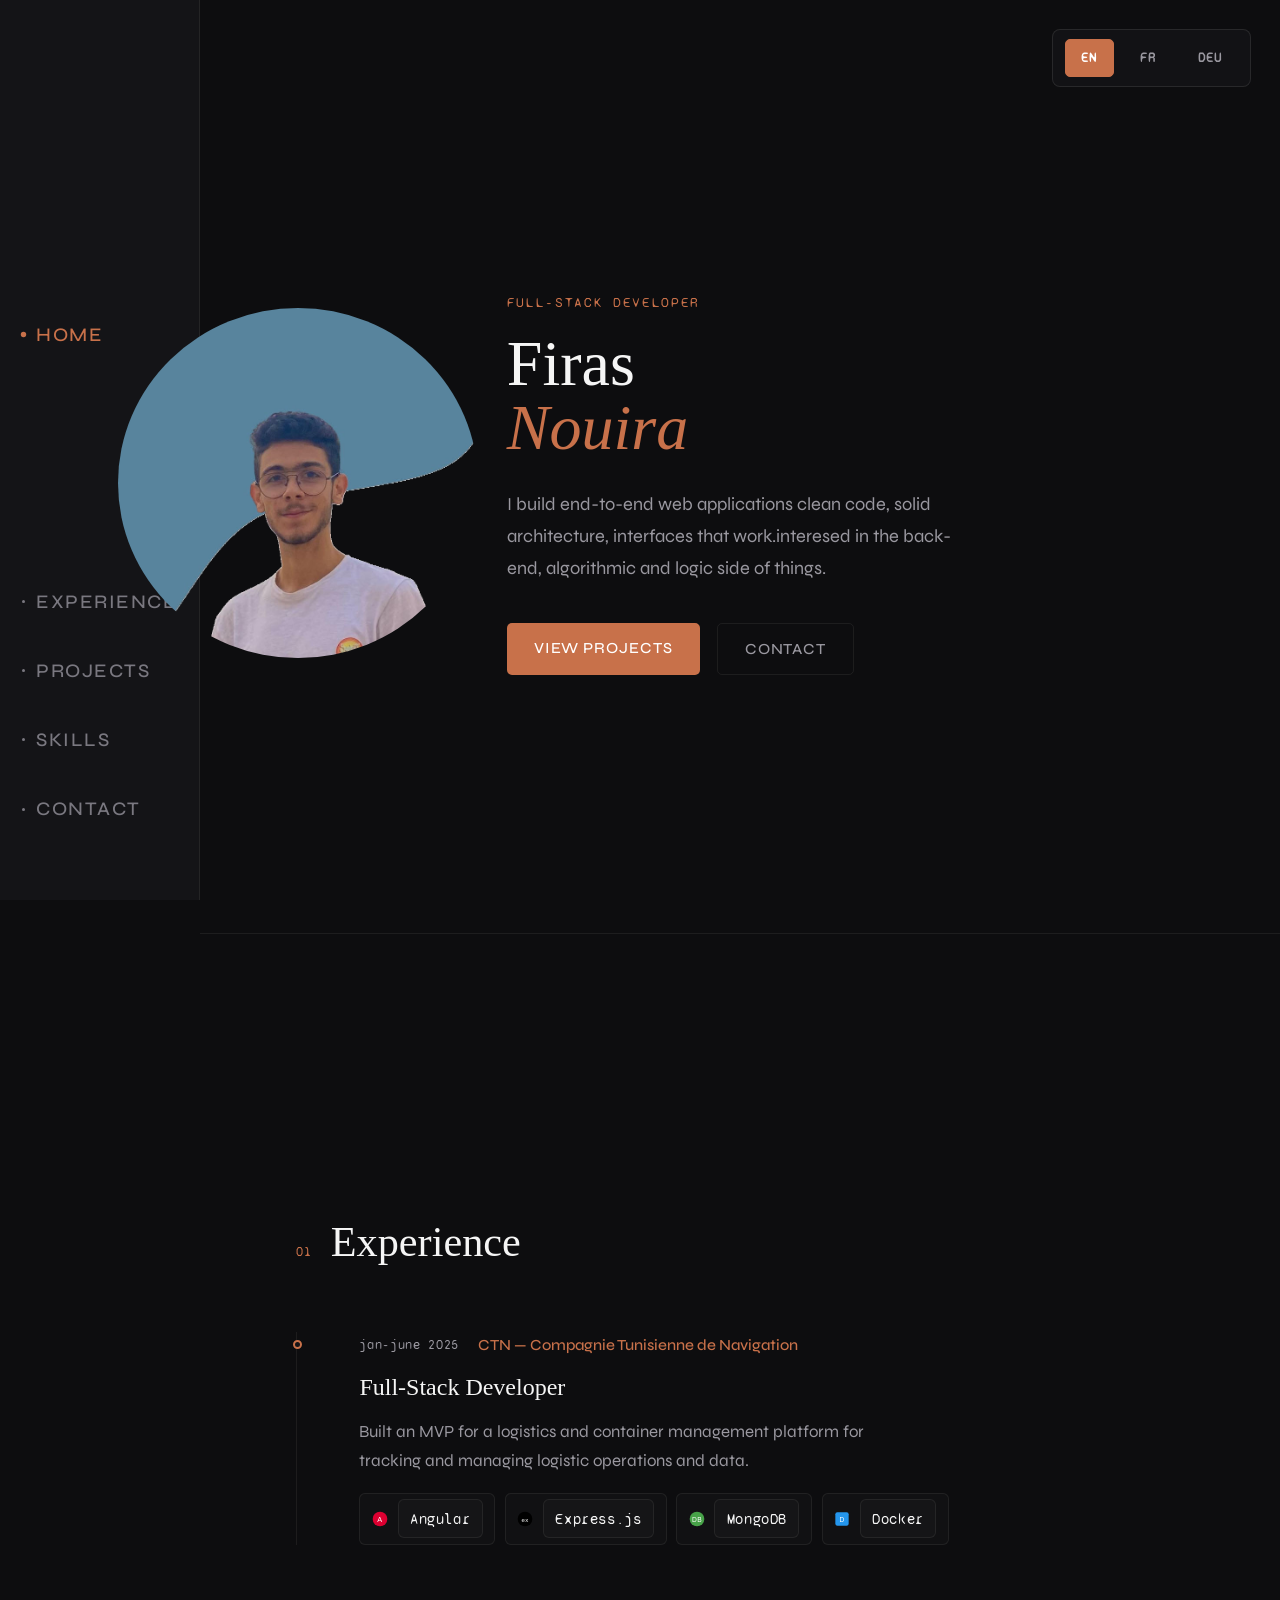
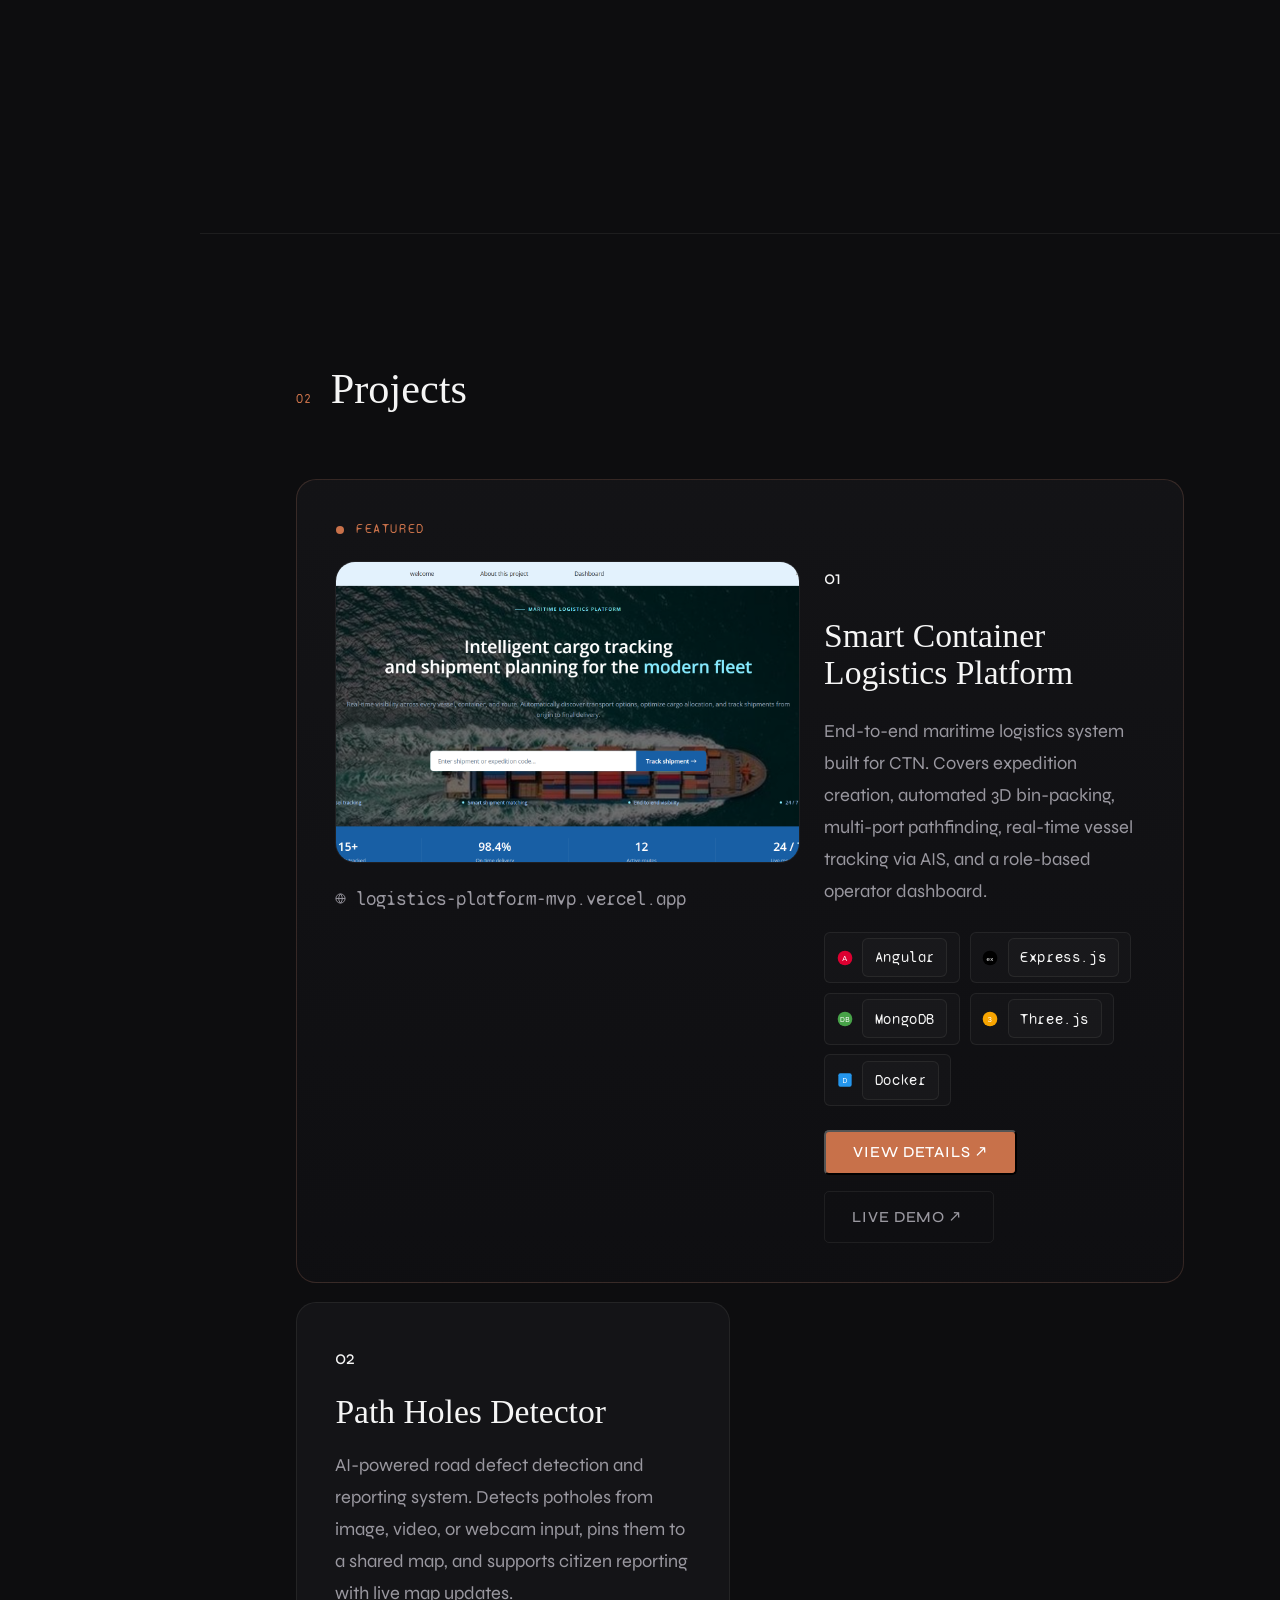
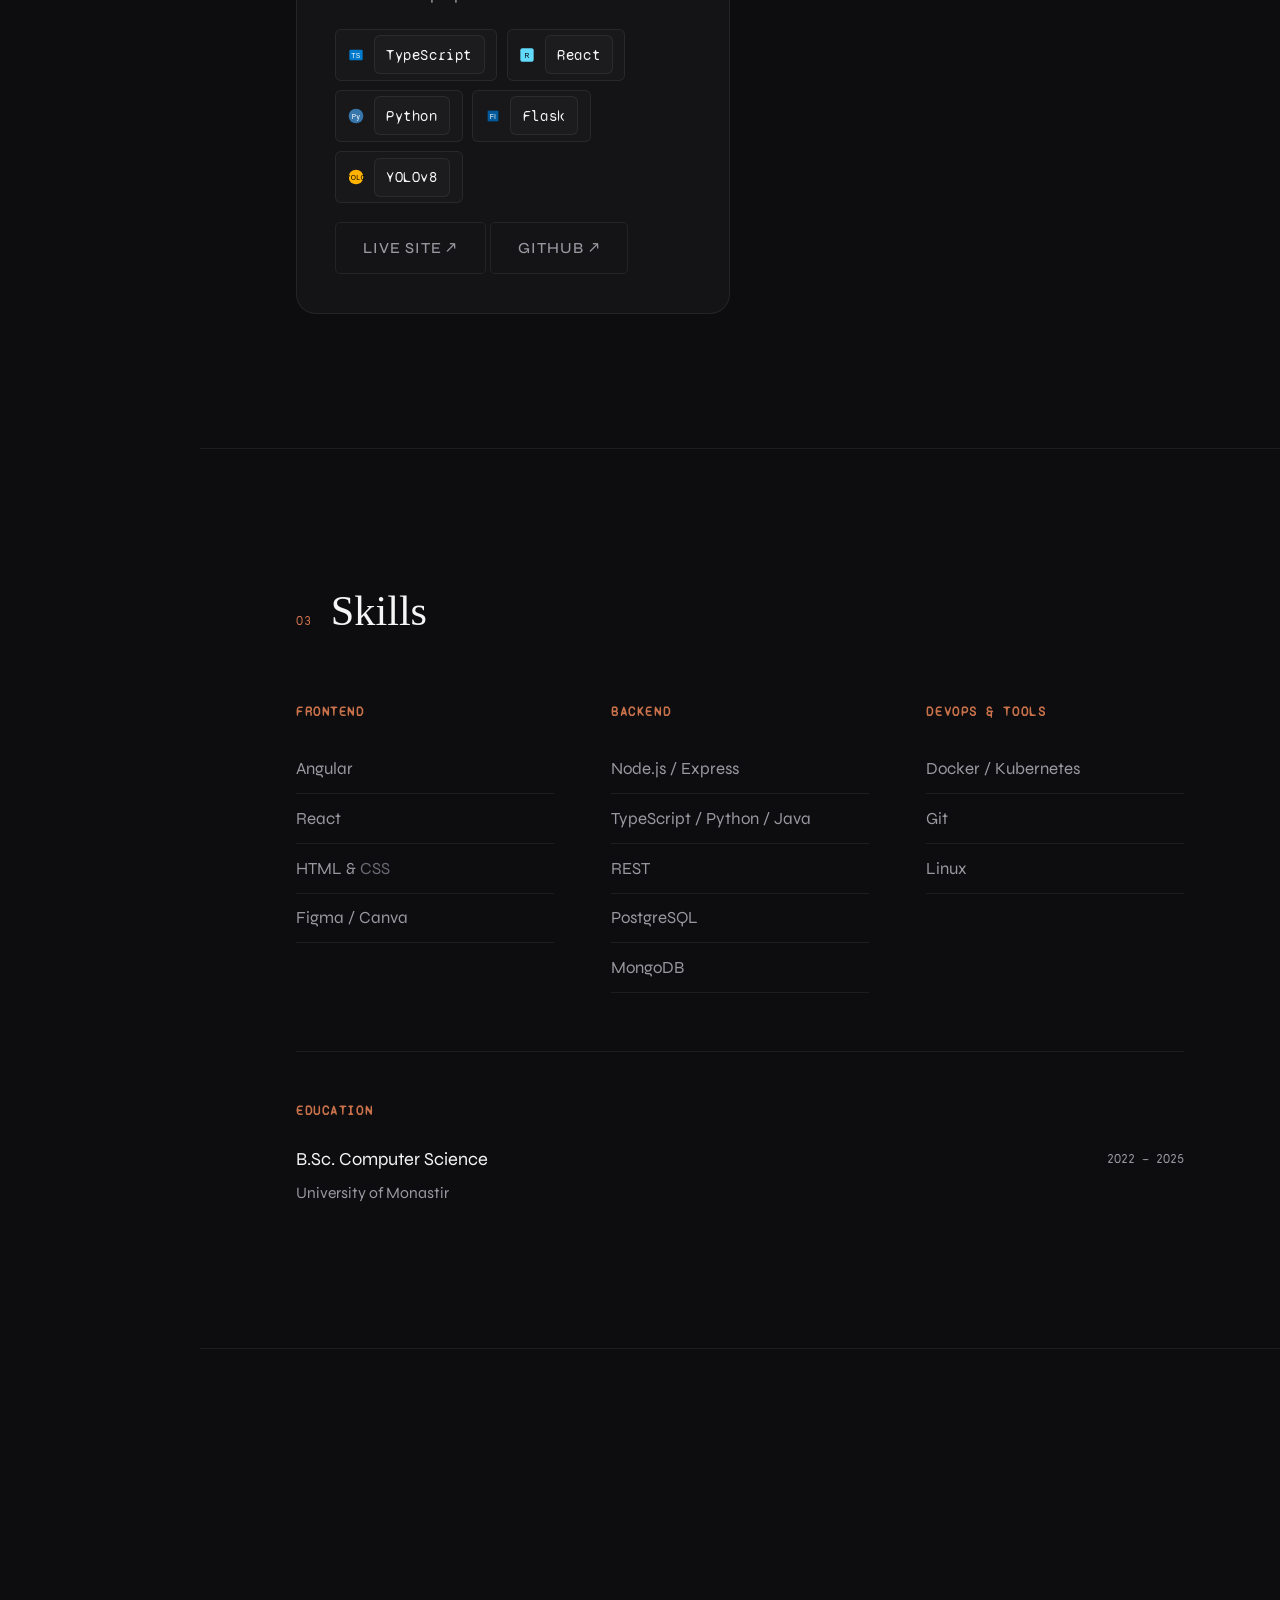
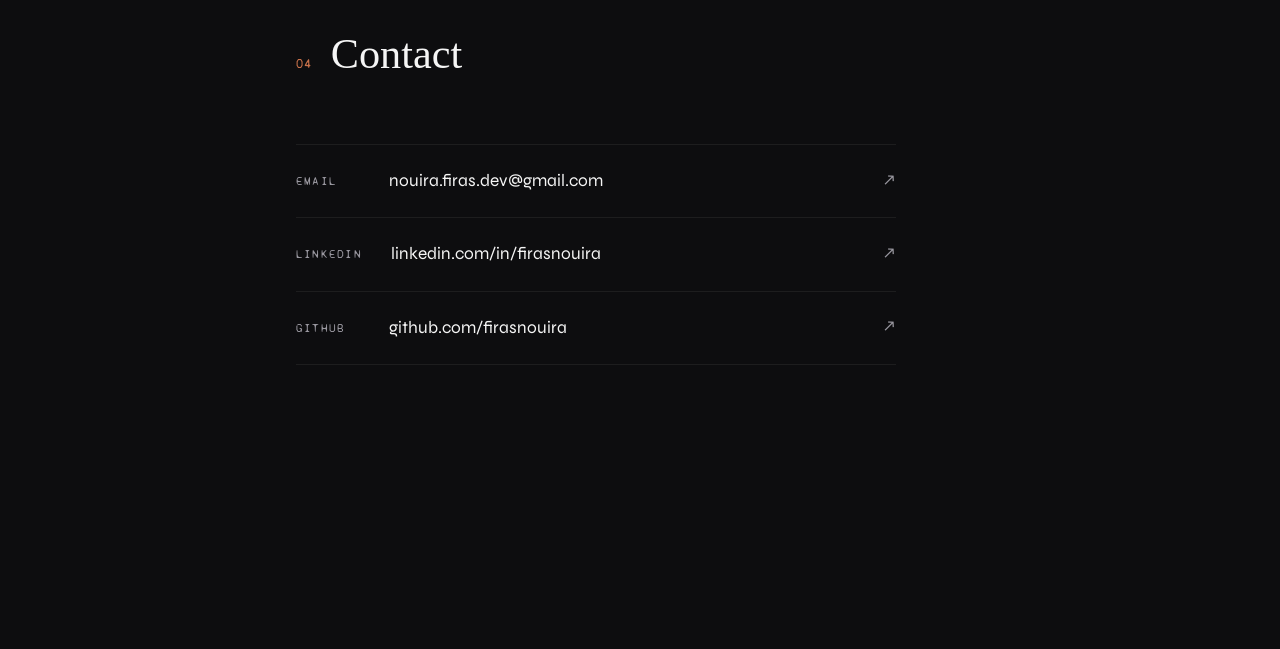
==== commit b3d2cf57: "added readMe section to project overview" ====
--- a/index.html
+++ b/index.html
@@ -34,7 +34,7 @@
 
   <!-- SIDEBAR -->
   <aside class="sidebar">
-    <div class="brand">FN</div>
+    
     <nav id="nav">
       <ul>
         <li class="home"><a href="#home" data-i18n="nav-home">Home</a></li>
@@ -132,7 +132,7 @@
                     <path
                       d="M2 12h20M12 2a15.3 15.3 0 0 1 4 10 15.3 15.3 0 0 1-4 10 15.3 15.3 0 0 1-4-10 15.3 15.3 0 0 1 4-10z" />
                   </svg>
-                  pfe-three-topaz.vercel.app
+                  logistics-platform-mvp.vercel.app
                 </div>
               </div>
 
@@ -150,7 +150,7 @@
                   <button class="btn pinned-btn" id="open-ctn-modal" data-i18n="btn-details">
                     View details ↗
                   </button>
-                  <a href="https://pfe-three-topaz.vercel.app/" target="_blank" rel="noopener"
+                  <a href="https://logistics-platform-mvp.vercel.app/" target="_blank" rel="noopener"
                     class="btn btn--outline pinned-btn" data-i18n="btn-demo">
                     Live demo ↗
                   </a>
@@ -193,8 +193,8 @@
               <div class="modal-preview-browser">
                 <div class="mpb-bar">
                   <span class="mpb-dot"></span><span class="mpb-dot"></span><span class="mpb-dot"></span>
-                  <span class="mpb-url">pfe-three-topaz.vercel.app</span>
-                  <a href="https://pfe-three-topaz.vercel.app/" target="_blank" rel="noopener" class="mpb-open"
+                  <span class="mpb-url">logistics-platform-mvp.vercel.app</span>
+                  <a href="https://logistics-platform-mvp.vercel.app/" target="_blank" rel="noopener" class="mpb-open"
                     title="Open live site">
                     <svg width="12" height="12" viewBox="0 0 24 24" fill="none" stroke="currentColor"
                       stroke-width="2.5">
@@ -205,7 +205,7 @@
                   </a>
                 </div>
                 <div class="mpb-screen">
-                  <iframe src="https://pfe-three-topaz.vercel.app/" title="CTN Logistics Platform live preview"
+                  <iframe src="https://logistics-platform-mvp.vercel.app/" title="CTN Logistics Platform live preview"
                     loading="lazy" sandbox="allow-scripts allow-same-origin allow-forms" tabindex="-1">
                   </iframe>
                 </div>
@@ -237,10 +237,11 @@
                   style="margin-top:0.5rem"></div>
               </div>
               <div class="mqi-actions">
-                <a href="https://pfe-three-topaz.vercel.app/" target="_blank" rel="noopener" class="btn"
+                <a href="https://logistics-platform-mvp.vercel.app/" target="_blank" rel="noopener" class="btn"
                   style="width:100%;text-align:center">Live demo ↗</a>
               </div>
             </div>
+
           </div>
 
           <!-- ABOUT -->
@@ -507,15 +508,247 @@
                   validations, and add behavior (via methods) to MongoDB collections in an objectoriented manner</p>
               </div>
             </div>
-
-          </div>
+            
+          </div>
+
+          <!-- FULL README — collapsible, styled as a GitHub file view -->
+<div class="modal-section modal-section--readme">
+  <button class="readme-toggle" id="readme-toggle" aria-expanded="false" aria-controls="readme-content">
+    <svg width="18" height="18" viewBox="0 0 24 24" fill="none" stroke="currentColor" stroke-width="1.8">
+      <path d="M14 2H6a2 2 0 0 0-2 2v16a2 2 0 0 0 2 2h12a2 2 0 0 0 2-2V8z"/>
+      <polyline points="14 2 14 8 20 8"/>
+      <line x1="8" y1="13" x2="16" y2="13"/>
+      <line x1="8" y1="17" x2="13" y2="17"/>
+    </svg>
+    <span class="readme-toggle-copy">
+      <span class="readme-toggle-title">Show README file</span>
+      <span class="readme-toggle-sub">Full write-up: data model, pathfinding, packing heuristic, tracking, tests</span>
+    </span>
+    <span class="readme-toggle-chevron">▾</span>
+  </button>
+
+  <div class="readme-content" id="readme-content" hidden>
+
+    <!-- Fake GitHub file toolbar -->
+    <div class="markdown-body">
+
+      <h1 class="gh-h1">Smart Container Logistics &amp; Tracking System</h1>
+      <p class="gh-p">Automated maritime expedition planning platform built for <strong>CTN – Compagnie Tunisienne de Navigation</strong>. Replaces manual logistics coordination with real-time algorithmic shipment candidate generation — a client submits a shipment request and the system finds, packs, and scores viable routes without agent involvement.</p>
+      <p class="gh-p">Centralized hub for clients and agents to manage shipments, schedule vessel voyages, manage and visualise container state (internal packing and scheduled routes) at any given time (past and future).</p>
+      <p class="gh-p"><strong>Live demo →</strong> <a href="https://logistics-platform-mvp.vercel.app/" target="_blank" rel="noopener">logistics-platform-mvp.vercel.app</a></p>
+      <p class="gh-p"><em>Also contains a ▶ 1-minute overview: transshipment, auto-assignment, routing, and container packing…</em></p>
+
+      <hr class="gh-hr">
+
+      <h2 class="gh-h2">The Core Challenge</h2>
+      <p class="gh-p">Shipping containers are not simply "sent from A to B." A single expedition may:</p>
+      <ul class="gh-ul">
+        <li>Share a container with other clients' cargo, where each group must stay together across every port</li>
+        <li>Transfer between different vessels at intermediate ports (transshipment) to reach its destination</li>
+        <li>Compete for container space that is partially occupied by cargo loaded in said port at an earlier time</li>
+      </ul>
+      <p class="gh-p">All of this was previously handled manually — agents checking availability, estimating fit, and selecting routes from experience. The platform automates the entire decision chain.</p>
+
+      <hr class="gh-hr">
+
+      <h2 class="gh-h2">Architectural Decisions</h2>
+      <p class="gh-p">Two structural decisions made during design are what allow the algorithms to function. Both required moving away from a naive model that seemed reasonable but collapsed under real operational constraints.</p>
+
+      <hr class="gh-hr">
+
+      <h3 class="gh-h3">I. The Naive Model</h3>
+      <p class="gh-p"><em>The Problem</em></p>
+
+      <p align="center" class="gh-fig-row">
+        <img src="/assets/logisticsProject/readme/img1.png" alt="3 transhipment port france (3)" style="width:49%;height:350px;object-fit:fill" loading="lazy" class="readMeImg">
+        <img src="/assets/logisticsProject/readme/img2.png" alt="3 transhipment port france (2)" style="width:49%;height:350px;object-fit:fill" loading="lazy" class="readMeImg">
+      </p>
+      <blockquote class="gh-quote gh-fig-caption"><strong>Figure 1</strong> · <em>Voyage and Container Legs Sequence Example.</em></blockquote>
+
+      <p class="gh-p">The natural first instinct ties a container directly to a voyage.</p>
+      <p class="gh-p">This breaks immediately under real conditions:</p>
+      <ul class="gh-ul">
+        <li><strong>Transshipment is unrepresentable.</strong> A container travelling Tunisia → Italy on vessel 1, then Italy → France on vessel 2 cannot belong to both voyages. The model has no answer for which one it belongs to.</li>
+        <li><strong>Position within a journey is unknown.</strong> No intermediate stops exist — only a departure and arrival. The system knows "container is on voyage X" but not "container is between port 2 and port 3 right now."</li>
+        <li><strong>Partial boarding is impossible.</strong> A container that joins a vessel mid-route or disembarks before the final port cannot be expressed — it either belongs to the whole voyage or not at all.</li>
+      </ul>
+
+      <hr class="gh-hr">
+
+      <h3 class="gh-h3">II. Voyage → VoyageLegs, Container → ContainerLegs</h3>
+      <p class="gh-fig-row">
+        <img src="assets/logisticsProject/readme/Vleg_Cleg_ERD.drawio (1).png" alt="Vleg_Cleg_ERD drawio" width="931" height="452" loading="lazy" class="readMeImg">
+      </p>
+      <blockquote class="gh-quote gh-fig-caption"><strong>Figure 2</strong> · <em>partial ERD for Voyage and containerLeg.</em></blockquote>
+
+      <p class="gh-p">The Voyage entity was split into <strong>VoyageLegs</strong> — each a single port-to-port segment. A voyage Tunisia → Italy → France becomes two legs. This gives the system precise control over departure and arrival times at every intermediate stop, and makes it possible to board or disembark a container at any point.</p>
+      <p class="gh-p">To mirror this on the container side, <strong>ContainerLeg</strong> tracks each segment a container actually rides. A container transshipping between two vessels gets two ContainerLegs mapped to two different VoyageLegs on two different voyages. A container that only joins a vessel at an intermediate port starts its ContainerLeg sequence from that stop.</p>
+
+      <hr class="gh-hr">
+
+      <h3 class="gh-h3">◈ Pathfinding — Time-Constrained Recursive Search</h3>
+      <p class="gh-p">Standard graph pathfinding does not apply here. The routing graph is dynamic — an edge only exists if the voyage leg departs <em>after</em> the container arrives at that port. Shortest distance is irrelevant; a geographically short route may be completely infeasible if the connecting vessel has already left.</p>
+      <p class="gh-p">The algorithm is a custom recursive search:</p>
+      <ul class="gh-ul">
+        <li>From the origin port and ready date, fetch all voyage legs departing after arrival time — unused voyages only, preventing cycles</li>
+        <li>If a voyage reaches the destination directly, record the full leg sequence as a valid route</li>
+        <li>Otherwise expand into each intermediate stop, incrementing a transshipment counter</li>
+        <li>Prune any branch exceeding the maximum allowed transshipment count</li>
+      </ul>
+          <!------------------------------------------- to do -------------------------------------------------------->
+      <!-- <blockquote class="gh-quote">
+        <strong>Note on assets:</strong> The diagram below was generated with an AI image model.
+        I described the algorithm as I visualised it — voyage legs as physical lines
+        rising through a 3D time dimension, ports anchored on a flat plane below,
+        valid routes glowing gold through the branching structure. The prompt was written
+        from that mental model, not from a reference image.
+        All other assets in this README (screenshots, GIFs, diagrams) were captured
+        or created by hand from the live application.
+      </blockquote>
+
+      <p class="gh-fig-row">
+        <img src="assets/logisticsProject/readme/pathfinding.gif" alt="Pathfinding space-time visualisation" loading="lazy" class="readMeImg">
+      </p>
+      <blockquote class="gh-quote gh-fig-caption"><strong>Figure 3</strong> · <em>Pathfinding space-time visualisation</em></blockquote>
+ -->
+      <p class="gh-p">The result is every time-feasible route a container can actually take, not theoretical shortest paths. Each route is a real sequence of schedulable voyage legs.</p>
+
+      <hr class="gh-hr">
+
+      <h3 class="gh-h3">III. Packages, Expeditions, and ContainerLoadSession</h3>
+      <p class="gh-p">Packages are not stored inside an expedition record. An expedition describes <em>what</em> needs to be shipped — destination, timing, cargo type. The <em>where</em> is tracked separately.</p>
+      <p class="gh-p"><strong>ContainerLoadSession</strong> is the join entity that handles this. It links a package to a specific range of ContainerLegs and stores:</p>
+      <ul class="gh-ul">
+        <li>The quantity of that package type in this container on these legs</li>
+        <li>The exact 3D coordinates assigned to each unit by the packing heuristic</li>
+      </ul>
+      <p class="gh-p">The original package record stays untouched. Two sessions reference it independently.</p>
+
+      <p class="gh-fig-row">
+        <img src="assets/logisticsProject/readme/package_handleing_ERD.drawio (1).png" alt="ContainerLoadSession ERD" loading="lazy" class="readMeImg">
+      </p>
+      <blockquote class="gh-quote gh-fig-caption"><strong>Figure 4</strong> · <em>partial ERD for containerLoadSession</em></blockquote>
+
+      <p class="gh-p">The problem this solves: a package group of 18 units may need to split across two containers — 8 in C4 and 10 in C5 — because neither container alone has enough remaining space. With packages tied directly to an expedition, representing this split requires duplicating or mutating the package record. Neither is clean.</p>
+
+      <p class="gh-fig-stack">
+        <img src="assets/logisticsProject/readme/V and C legs example (3).png" alt="V and C legs example" loading="lazy" class="readMeImg">
+        <img src="assets/logisticsProject/readme/load_unload_OD_example.white.drawio.png" alt="load_unload_OD_example" loading="lazy" class="readMeImg">
+      </p>
+      <blockquote class="gh-quote gh-fig-caption"><strong>Figure 5</strong> · <em>placed packages example UML Object Diagram</em></blockquote>
+
+      <p class="gh-p">This also enables container reuse. Before assigning any expedition, the system checks whether all <strong>future</strong> legs of a candidate container have empty load sessions. The current leg being empty is not enough — a container committed to cargo on a future leg is not available, even if it looks free today.</p>
+
+      <p class="gh-fig-row">
+        <img src="assets/logisticsProject/readme/container3ReturningEmptySol.png" alt="Container C2 not staying empty and being reused for a new expedition" style="width: 70%;height: auto ;object-fit: fill" loading="lazy" class="readMeImg">
+      </p>
+      <blockquote class="gh-quote gh-fig-caption"><strong>Figure 6</strong> · <em>containerLoadSession impact on container assignment</em></blockquote>
+
+      <hr class="gh-hr">
+
+      <h3 class="gh-h3">◈ 3D Container Packing — S-DBLF Heuristic</h3>
+      <p class="gh-p">With ContainerLoadSession normalising the relationship between packages and container legs, the packing heuristic can treat every unit — from existing sessions and new packages alike — as identical objects in a shared space.</p>
+      <p class="gh-p"><strong>The implementation</strong> uses the <strong>S-DBLF (Simple Deepest Bottom-Left with Fill)</strong> heuristic for the offline 3D Bin Packing Problem. Packages are sorted by descending volume, then placed one by one at the deepest, leftmost, back-most feasible position. After each placement, three new candidate positions are generated at the boundaries of the placed box, and the used position is removed.</p>
+      <p class="gh-p">The heuristic runs twice per expedition:</p>
+      <ol class="gh-ol">
+        <li>Existing sessions are unfolded into individual units tagged <code>origin: existing</code>, placed first, coordinates frozen</li>
+        <li>New packages are unfolded into units tagged <code>origin: new</code>, placed into remaining space</li>
+        <li>Results are re-grouped by session ID — the Heuristic stays pure (for future Heuristic nature changes), business logic lives in the wrapper</li>
+      </ol>
+
+      <p class="gh-fig-row">
+        <img src="assets/logisticsProject/readme/SDBLF-Pseudo-Code.png" alt="Pseudo-code for the S-DBLF packing method" loading="lazy" class="readMeImg">
+      </p>
+      <blockquote class="gh-quote gh-fig-caption"><strong>Figure 7</strong> · <em>Pseudo-code for the S-DBLF packing methodt</em></blockquote>
+
+      <blockquote class="gh-quote gh-quote--nested">
+        <strong>A Hybrid Genetic Algorithm for Packing in 3D with Deepest Bottom Left with Fill Method.</strong><br>
+        Karabulut, Korhan &amp; İnceoğlu, Mustafa. (2004).<br>
+        Advances in Information Systems. 3261. 441-450. 10.1007/978-3-540-30198-1_45.<br>
+        <a href="https://www.researchgate.net/publication/225643879_A_Hybrid_Genetic_Algorithm_for_Packing_in_3D_with_Deepest_Bottom_Left_with_Fill_Method" target="_blank" rel="noopener">researchgate.net</a>
+      </blockquote>
+
+      <p class="gh-p"><strong>Try it live</strong> — the demo lets you add packages with custom dimensions and watch the heuristic place them in real time inside a 3D container.</p>
+
+      <hr class="gh-hr">
+
+      <h3 class="gh-h3">Global Class Diagram</h3>
+      <details class="gh-details">
+        <summary>View full system class diagram</summary>
+        <p class="gh-fig-row">
+          <img src="assets/logisticsProject/readme/ClassDiagWhite.png" alt="Global Class Diagram" loading="lazy" class="readMeImg">
+        </p>
+      </details>
+
+      <hr class="gh-hr">
+
+      <h2 class="gh-h2">Live Vessel Tracking &amp; Delay Detection</h2>
+      <p class="gh-p">Vessel positions are fetched via the <strong>AIS (Automatic Identification System) API</strong> using each vessel's IMO number. Location data is cached on the vessel document and refreshed only if the last update is older than five minutes.</p>
+      <p class="gh-p">Delay detection checks whether the vessel's live AIS position diverges from its scheduled location for the current leg. One edge case handled explicitly: if the last AIS ping was received before the leg's departure date, the vessel is at port waiting — not delayed. Without this guard, every vessel sitting at dock before departure would trigger a false alert.</p>
+
+      <p class="gh-fig-row">
+        <img src="assets/logisticsProject/readme/tracking-delay.gif" alt="Vessel lifecycle state diagram — underway, delayed, docked transitions" loading="lazy" class="readMeImg">
+      </p>
+
+      <p class="gh-p">When a delay is confirmed, notifications go to all clients with active expeditions on that vessel. Arrival notifications go only to clients whose final destination is the arriving port — transshipment clients are not notified until their own last leg completes.</p>
+
+      <hr class="gh-hr">
+
+      <h2 class="gh-h2">Reactive Assignment</h2>
+      <p class="gh-p">The assignment itself passes through many phases, such as looking for existing assigned containers and <code>tryToPack</code> before looking for new routes that would require an empty, not-used container. This method is triggered both when a user requests shipment plans and automatically.</p>
+      <p class="gh-p">When a new container or voyage is added by the agent, the system immediately re-evaluates all pending expeditions. If the new resource opens a valid plan for a waiting client, they receive a notification and can confirm from their dashboard — no agent involvement required, apart from adding a schedule or a container (either bought or leased), or if the agent changed its availability.</p>
+      <p class="gh-p"><em>▶ Pending expedition flow — no available route on submission, agent adds voyage, client receives notification on the "about this app" section of the demo</em></p>
+
+      <hr class="gh-hr">
+
+      <h2 class="gh-h2">Platform Tour</h2>
+      <p class="gh-p"><em>▶ Admin side — fleet management, voyage scheduling, per-leg container state, live vessel map on the "about this app" section of the demo, or log in yourself as an agent using an already existing account: <a href="https://logistics-platform-mvp.vercel.app/auth/signin" target="_blank" rel="noopener">logistics-platform-mvp.vercel.app/auth/signin</a></em></p>
+
+      <hr class="gh-hr">
+
+      <h2 class="gh-h2">Test Coverage</h2>
+      <p class="gh-p">The heuristic has a dedicated test suite covering:</p>
+      <ul class="gh-ul">
+        <li>Single and multi-package placement</li>
+        <li>Placement adjacent to existing frozen packages</li>
+        <li>Exact boundary fits and overflow rejection</li>
+        <li>Zero and negative dimension validation</li>
+        <li>A fill-drain cycle: 1000 units placed one by one into a 10×10×10 container, all 1000 coordinates verified unique, the 1001st confirmed to fail</li>
+        <li>L-shaped gap detection — correctly rejects a package that would require non-rectangular remaining space</li>
+      </ul>
+      <p class="gh-p">Candidate generation is covered by an integration test using <code>MongoMemoryServer</code> — a real Mongoose instance seeded with voyage and container data, validating the full assignment pipeline end to end.</p>
+
+      <hr class="gh-hr">
+
+      <h2 class="gh-h2">Stack</h2>
+      <table class="gh-table">
+        <thead><tr><th>Layer</th><th>Technology</th></tr></thead>
+        <tbody>
+          <tr><td>Frontend</td><td>Angular 17, TypeScript, Bootstrap, Three.js</td></tr>
+          <tr><td>Backend</td><td>Node.js, Express.js, TypeScript</td></tr>
+          <tr><td>Database</td><td>MongoDB, Mongoose</td></tr>
+          <tr><td>Auth</td><td>JWT, role-based AuthGuard middleware</td></tr>
+          <tr><td>Tracking</td><td>AIS API (myshiptracking.com)</td></tr>
+          <tr><td>Testing</td><td>Jest, MongoMemoryServer</td></tr>
+          <tr><td>Deployment</td><td>Vercel (frontend)</td></tr>
+        </tbody>
+      </table>
+
+
+      <hr class="gh-hr">
+
+      <p class="gh-p"><em>Final-year Bachelor's internship — Faculty of Sciences of Monastir (FSM) × CTN – Compagnie Tunisienne de Navigation.</em></p>
+
+    </div><!-- /markdown-body -->
+  </div><!-- /readme-content -->
+</div>
           <div class="final-actions">
             <div class="mqi-actions">
-              <a href="https://pfe-three-topaz.vercel.app/" target="_blank" rel="noopener" class="btn"
+              <a href="https://logistics-platform-mvp.vercel.app/" target="_blank" rel="noopener" class="btn"
                 style="width:100%;text-align:center">Live demo ↗</a>
             </div>
             <!-- <div class="mqi-actions">
-              <a href="https://pfe-three-topaz.vercel.app/" target="_blank" rel="noopener" class="btn"
+              <a href="https://logistics-platform-mvp.vercel.app/" target="_blank" rel="noopener" class="btn"
                 style="width:100%;text-align:center">github ReadMe ↗</a>
             </div> -->
           </div>
@@ -555,7 +788,7 @@
             <h3 class="skill-col-title" data-i18n="skill-devops">DevOps &amp; Tools</h3>
             <ul>
               <li>Docker / Kubernetes</li>
-              <li>Git &amp; CI/CD</li>
+              <li>Git</li>
               <li>Linux</li>
             </ul>
           </div>
--- a/style.css
+++ b/style.css
@@ -83,6 +83,7 @@
   flex: 1;
   display: flex;
   align-items: center;
+  margin-top: 4.25rem;
 }
 
 #nav ul {
@@ -625,7 +626,7 @@
   display: grid;
   grid-template-columns: 1.8fr 1fr;
   gap: 1.5rem;
-  align-items: start;
+  align-items: stretch;
   margin-bottom: 1.8rem;
 }
 
@@ -1385,6 +1386,259 @@
 .modal-links a:hover {
   border-color: var(--accent);
   color: var(--accent);
+}
+
+/* ── README TOGGLE (dark, on-brand) ─────────────────── */
+.modal-section--readme {
+  margin-top: 2rem;
+}
+
+.readme-toggle {
+  width: 100%;
+  display: flex;
+  align-items: center;
+  gap: 1rem;
+  background: var(--bg2);
+  border: 1px solid var(--border);
+  border-radius: 6px;
+  padding: 1.15rem 1.4rem;
+  cursor: pointer;
+  text-align: left;
+  color: var(--accent);
+  transition: border-color 0.15s;
+}
+
+.readme-toggle:hover {
+  border-color: var(--accent);
+}
+
+.readme-toggle[aria-expanded="true"] {
+  border-color: var(--accent);
+  border-bottom-left-radius: 0;
+  border-bottom-right-radius: 0;
+}
+
+.readme-toggle-copy {
+  display: flex;
+  flex-direction: column;
+  gap: 0.2rem;
+  flex: 1;
+}
+
+.readme-toggle-title {
+  font-family: var(--mono);
+  font-size: 0.85rem;
+  letter-spacing: 0.1em;
+  text-transform: uppercase;
+  color: var(--text);
+  font-weight: 600;
+}
+
+.readme-toggle-sub {
+  font-size: 0.78rem;
+  color: var(--muted);
+  font-weight: 300;
+}
+
+.readme-toggle-chevron {
+  color: var(--muted);
+  transition: transform 0.2s ease;
+  font-size: 0.9rem;
+}
+
+.readme-toggle[aria-expanded="true"] .readme-toggle-chevron {
+  transform: rotate(180deg);
+}
+
+.readme-content {
+  border: 1px solid var(--border);
+  border-top: none;
+  border-radius: 0 0 6px 6px;
+  overflow: hidden;
+}
+
+
+
+/* ── GitHub markdown-body reproduction ───────────────── */
+.markdown-body {
+  background: #ffffff;
+  color: #1f2328;
+  font-family: -apple-system, "Segoe UI", Helvetica, Arial, sans-serif, "Apple Color Emoji", "Segoe UI Emoji";
+  font-size: 0.95rem;
+  line-height: 1.6;
+  padding: 2rem 2.25rem 2.75rem;
+  max-height: 640px;
+  overflow-y: auto;
+}
+
+.gh-h1 {
+  font-size: 1.85rem;
+  font-weight: 600;
+  padding-bottom: 0.3em;
+  border-bottom: 1px solid #d1d9e0;
+  margin: 0 0 1rem;
+}
+
+.gh-h2 {
+  font-size: 1.4rem;
+  font-weight: 600;
+  padding-bottom: 0.3em;
+  border-bottom: 1px solid #d1d9e0;
+  margin: 1.75rem 0 1rem;
+}
+
+.gh-h3 {
+  font-size: 1.15rem;
+  font-weight: 600;
+  margin: 1.5rem 0 0.8rem;
+}
+
+.gh-p {
+  margin: 0 0 1rem;
+}
+
+.gh-p strong {
+  font-weight: 600;
+}
+
+.gh-ul,
+.gh-ol {
+  margin: 0 0 1rem;
+  padding-left: 1.8rem;
+}
+
+.gh-ul li,
+.gh-ol li {
+  margin-bottom: 0.3rem;
+}
+
+.gh-ul {
+  list-style: disc;
+}
+
+.gh-ol {
+  list-style: decimal;
+}
+
+.gh-hr {
+  border: none;
+  border-top: 1px solid #d1d9e0;
+  margin: 1.75rem 0;
+}
+
+.gh-quote {
+  border-left: 0.25em solid #d1d9e0;
+  color: #57606a;
+  padding: 0 1em;
+  margin: 0 0 1rem;
+}
+
+.gh-quote--nested {
+  border-left-color: #b8c0c8;
+  margin-left: 0.5rem;
+}
+
+.gh-fig-caption {
+  font-size: 0.85rem;
+  margin-top: -0.5rem;
+}
+
+.gh-fig-row,
+.gh-fig-stack {
+  margin: 0.5rem 0 0.25rem;
+  text-align: center;
+}
+
+.gh-fig-row img,
+.gh-fig-stack img {
+  max-width: 100%;
+  border-radius: 4px;
+  border: 1px solid #d1d9e0;
+}
+
+.gh-fig-stack {
+  display: flex;
+  flex-direction: column;
+  gap: 0.5rem;
+}
+
+.gh-fig-stack img {
+  width: 100%;
+}
+
+.gh-details {
+  border: 1px solid #d1d9e0;
+  border-radius: 6px;
+  padding: 0.6rem 1rem;
+  margin: 0 0 1rem;
+}
+
+.gh-details summary {
+  cursor: pointer;
+  font-weight: 500;
+  color: #0969da;
+}
+
+.gh-details[open] summary {
+  margin-bottom: 0.75rem;
+}
+
+.gh-pre {
+  background: #f6f8fa;
+  border-radius: 6px;
+  padding: 1rem;
+  overflow-x: auto;
+  margin: 0 0 1rem;
+  font-size: 0.85rem;
+}
+
+.gh-pre code {
+  font-family: ui-monospace, "SFMono-Regular", Consolas, monospace;
+  color: #1f2328;
+}
+
+.gh-comment {
+  color: #6e7781;
+}
+
+.markdown-body code {
+  font-family: ui-monospace, "SFMono-Regular", Consolas, monospace;
+  background: rgba(175, 184, 193, 0.2);
+  border-radius: 4px;
+  padding: 0.15em 0.4em;
+  font-size: 0.85em;
+}
+
+.gh-table {
+  width: 100%;
+  border-collapse: collapse;
+  margin: 0 0 1rem;
+  font-size: 0.9rem;
+}
+
+.gh-table th,
+.gh-table td {
+  border: 1px solid #d1d9e0;
+  padding: 0.5rem 0.9rem;
+  text-align: left;
+}
+
+.gh-table th {
+  background: #f6f8fa;
+  font-weight: 600;
+}
+
+.gh-table tr:nth-child(2n) td {
+  background: #f6f8fa;
+}
+
+.markdown-body a {
+  color: #0969da;
+  text-decoration: none;
+}
+
+.markdown-body a:hover {
+  text-decoration: underline;
 }
 
 /* ── SKILLS ──────────────────────────────────────────── */
@@ -1712,6 +1966,10 @@
 
   .section {
     padding: 4rem 1.5rem;
+  }
+
+  .modal {
+    width: 95vw;
   }
 }
 
@@ -2169,6 +2427,7 @@
   .modal-body {
     padding: 0.75rem;
   }
+
   .algo-cards {
     grid-template-columns: 1fr;
   }
@@ -2184,15 +2443,25 @@
   .iface-img-wrap--full {
     height: 380px;
   }
-.iface-nav-bar{
-  flex-direction: column;
-  gap: 0.5rem;
-}
-.modal-section--algo{
-  padding: 0;
-  .algo-card{
-    padding: 0.75rem;
-  }
-}
-
+
+  .iface-nav-bar {
+    flex-direction: column;
+    gap: 0.5rem;
+  }
+
+  .modal-section--algo {
+    padding: 0;
+
+    .algo-card {
+      padding: 0.75rem;
+    }
+  }
+
+  .markdown-body {
+    padding: 0.5rem;
+
+    table td {
+      padding: 0.25rem 0.5rem;
+    }
+  }
 }
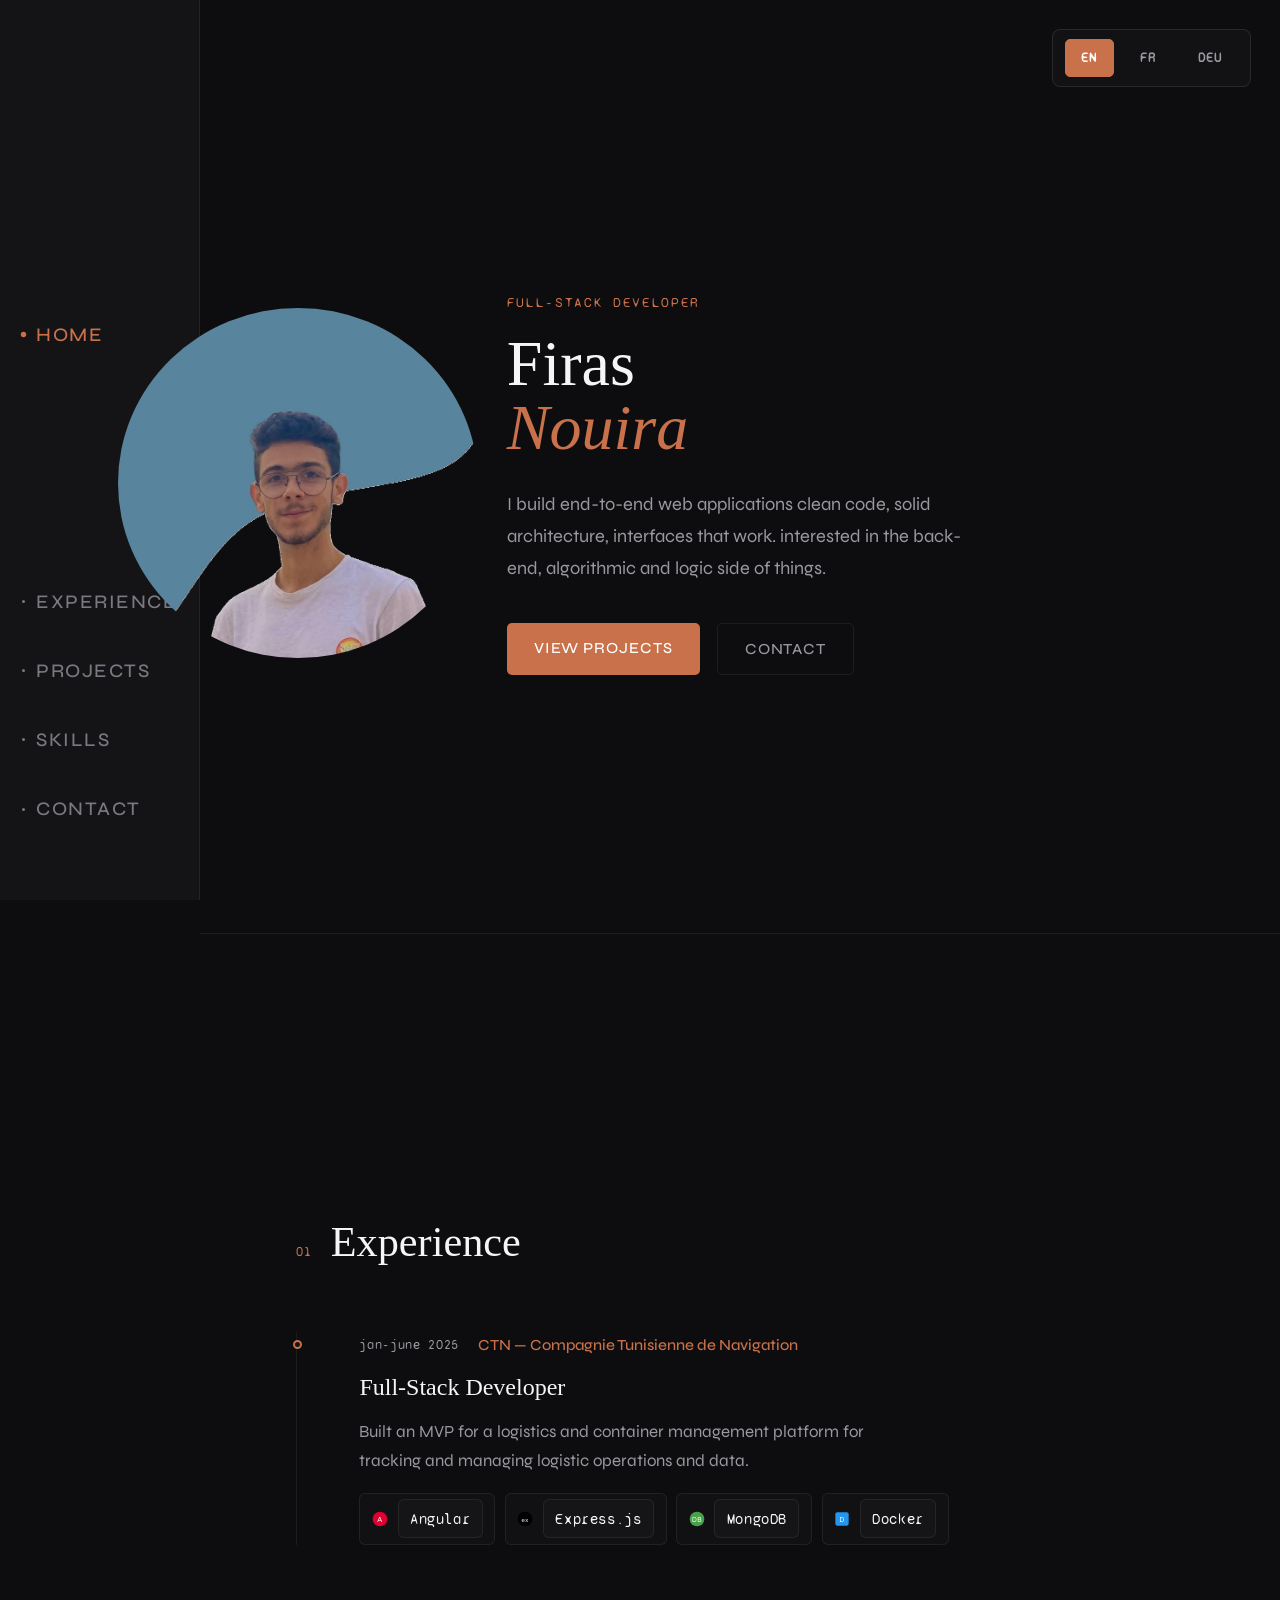
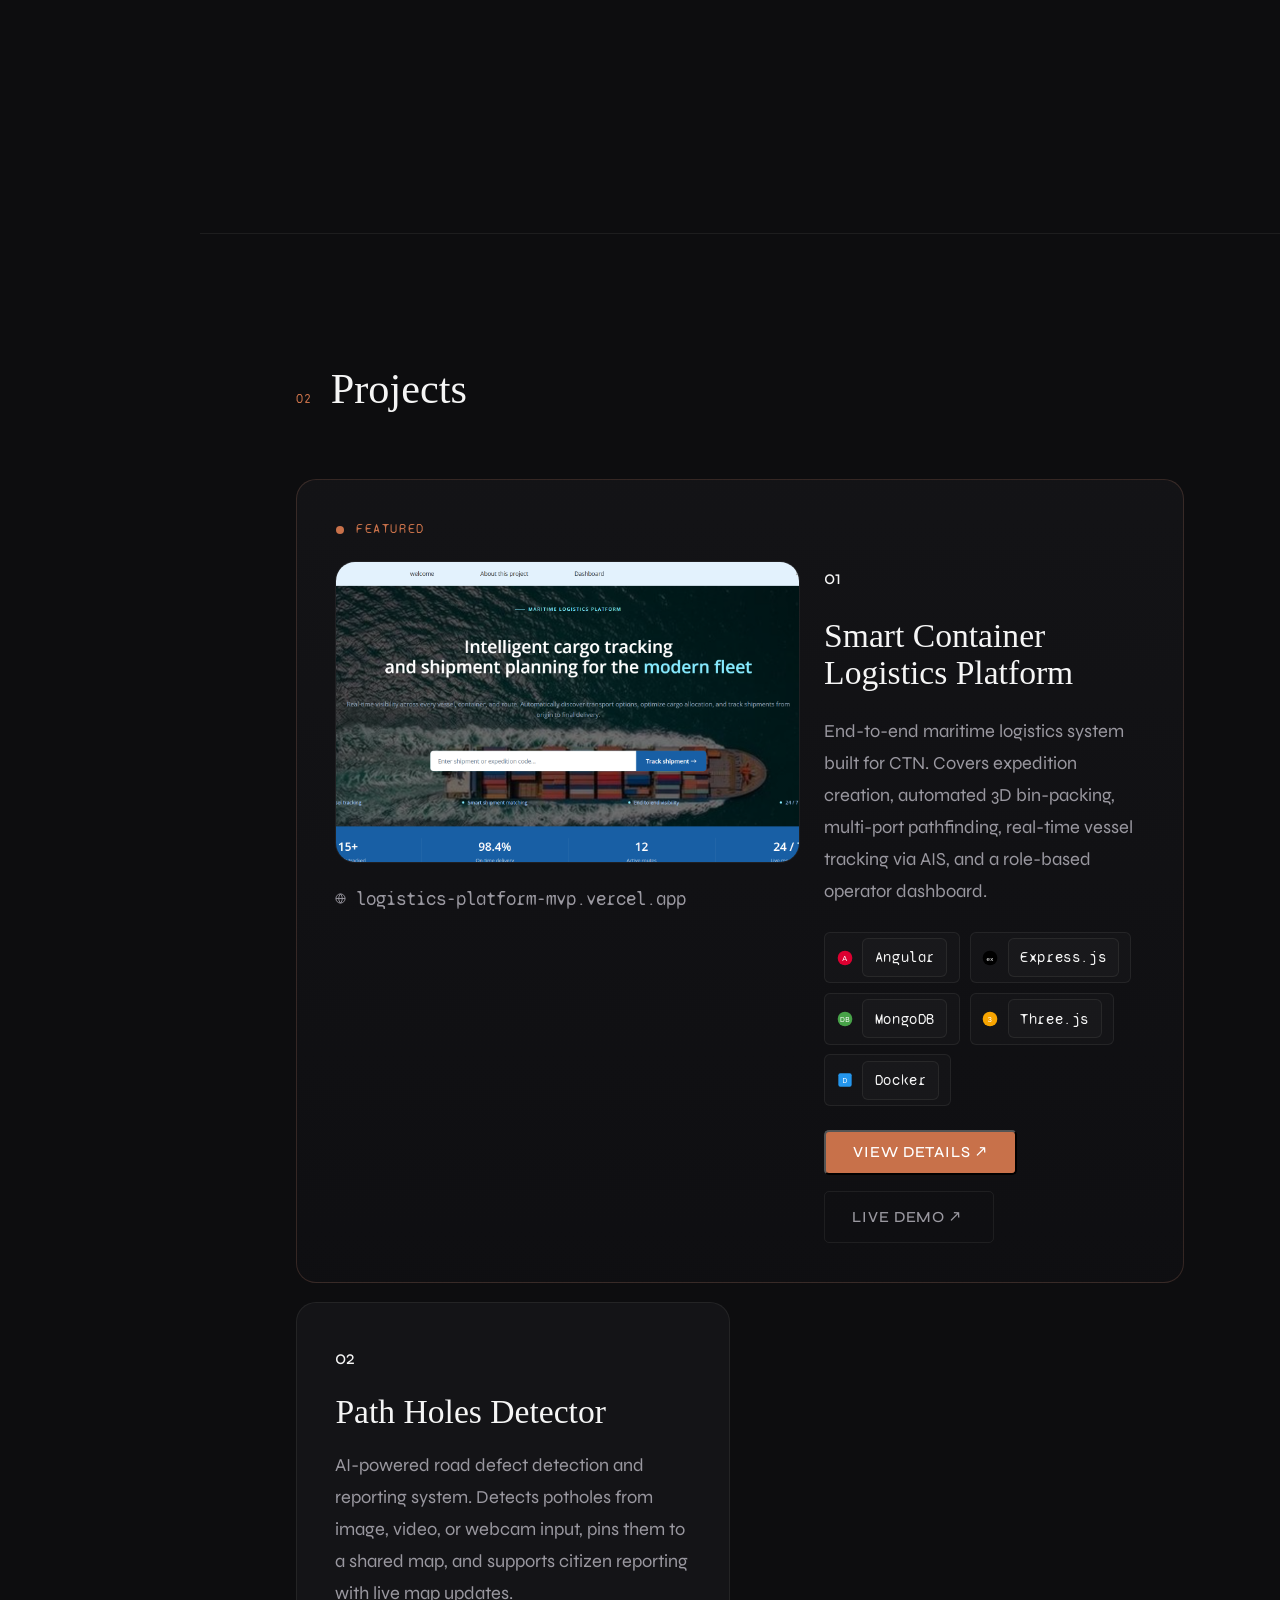
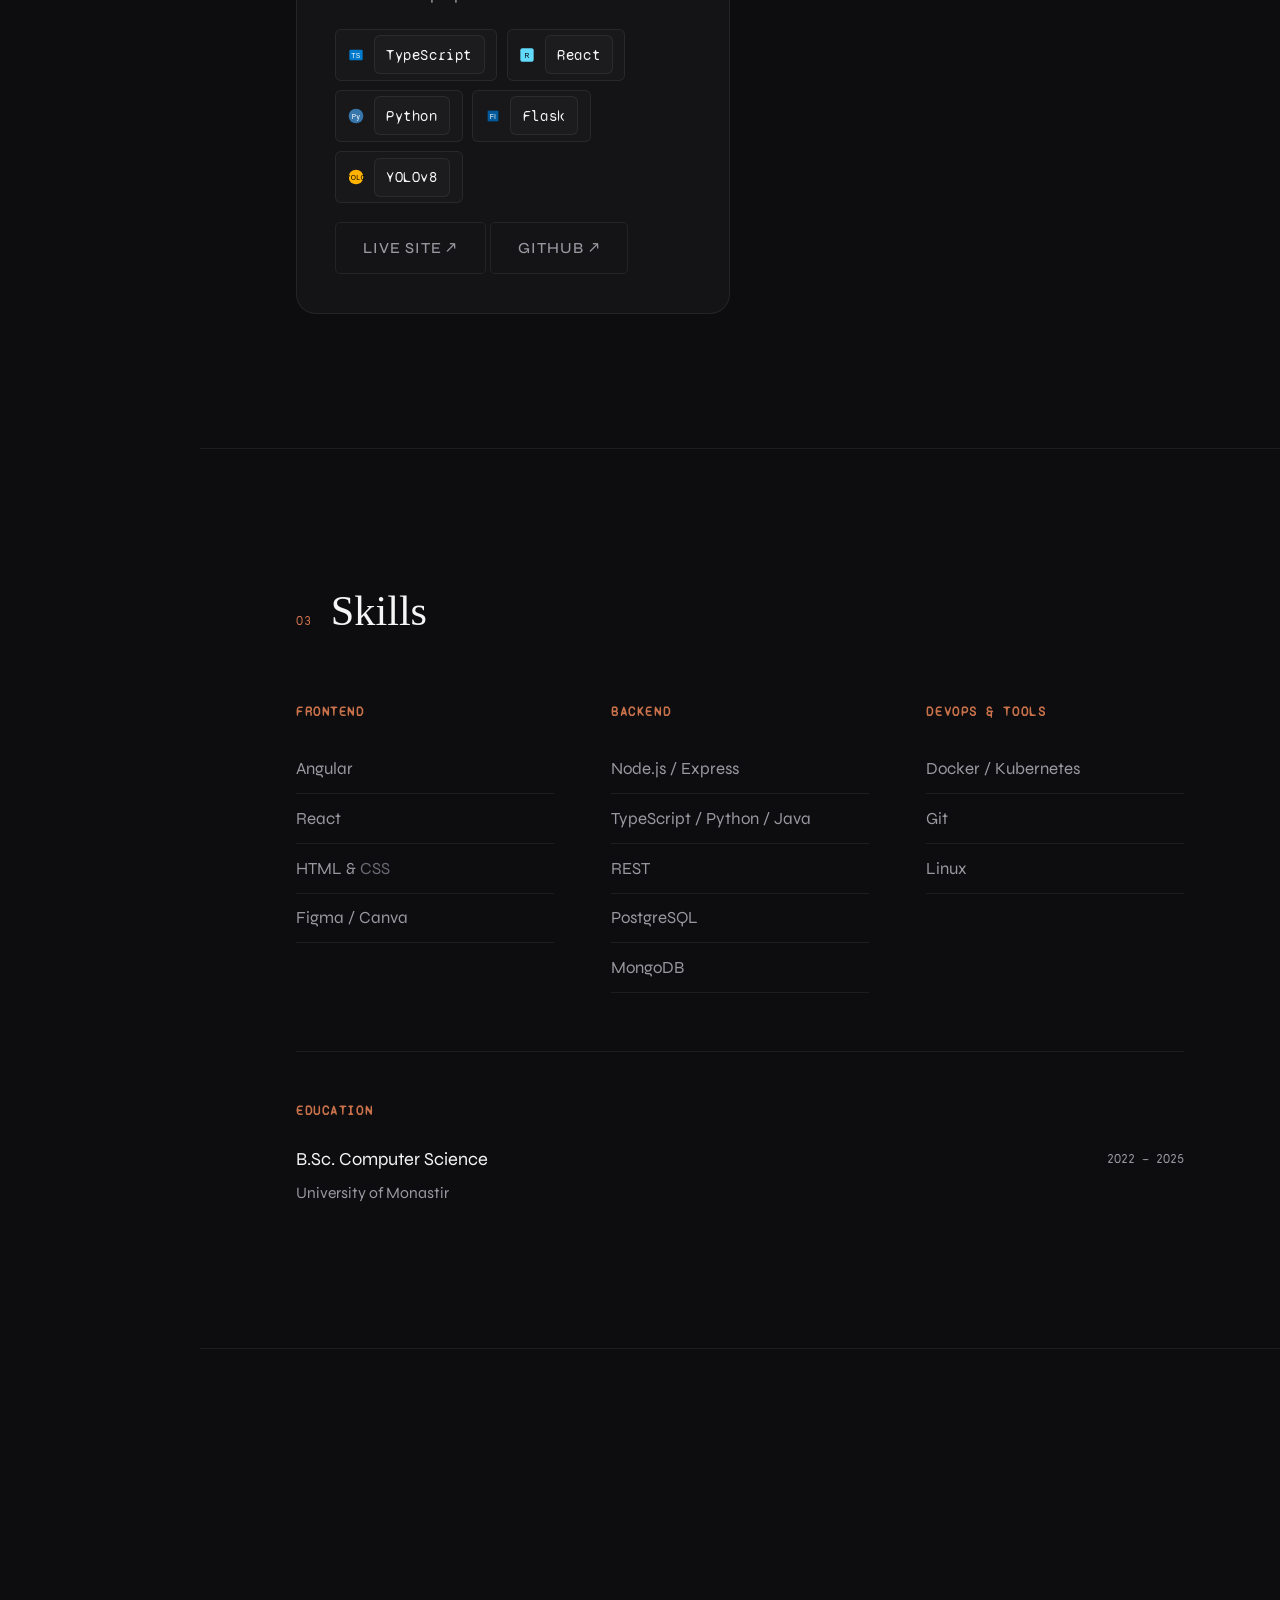
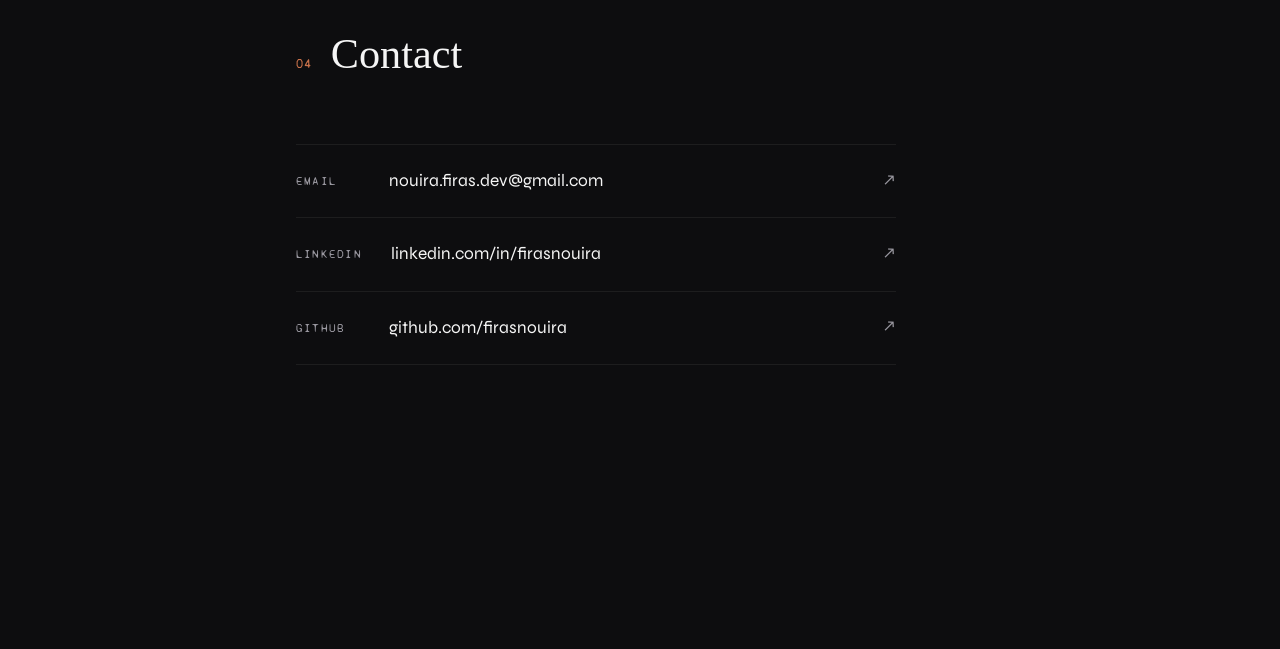
==== commit 321ccc6d: "seperated language data into a seperate file and added more language sections" ====
--- a/index.html
+++ b/index.html
@@ -34,7 +34,7 @@
 
   <!-- SIDEBAR -->
   <aside class="sidebar">
-    
+
     <nav id="nav">
       <ul>
         <li class="home"><a href="#home" data-i18n="nav-home">Home</a></li>
@@ -261,8 +261,8 @@
 
           <!-- CORE ALGORITHMS — highlighted -->
           <div class="modal-section modal-section--algo">
-            <h3 class="modal-section-title">Core Algorithms</h3>
-            <p class="modal-text" style="margin-bottom:1.5rem">Two custom algorithms sit at the heart of this platform —
+            <h3 class="modal-section-title" data-i18n="modal-algo-title">Core Algorithms</h3>
+            <p class="modal-text" style="margin-bottom:1.5rem" data-i18n="modal-algo-desc">Two custom algorithms sit at the heart of this platform —
               written from scratch to solve real operational constraints, not off-the-shelf solutions.</p>
             <div class="algo-cards">
 
@@ -280,10 +280,10 @@
                   </div>
                   <div>
                     <div class="algo-tag">S-DBLF Heuristic</div>
-                    <h4 class="algo-title">3D Bin Packing</h4>
-                  </div>
-                </div>
-                <p class="algo-desc">Implements the <em>Simple-Deepest Bottom Left with Fill</em> heuristic to maximise
+                    <h4 class="algo-title" data-i18n="modal-pack-title">3D Bin Packing</h4>
+                  </div>
+                </div>
+                <p class="algo-desc" data-i18n="modal-pack-desc">Implements the <em>Simple-Deepest Bottom Left with Fill</em> heuristic to maximise
                   volumetric utilisation inside each container. Handles multi-leg voyages — packages are only
                   loaded/unloaded at the correct port stop — and supports both Full Container Load (FCL) and
                   Less-than-Container Load (LCL) shipments with weight and dimension constraints.</p>
@@ -291,7 +291,7 @@
                 <div class="algo-anim algo-anim--pack" aria-hidden="true">
                   <div class="pack-container">
                     <img src="assets/logisticsProject/PackingHeuristic.png" alt="Container Image" class="pack-image">
-                    <span class="pack-fill-label">Space utilisation</span>
+                    <span class="pack-fill-label" data-i18n="modal-pack-fill-label">Space utilisation</span>
                   </div>
                 </div>
               </div>
@@ -312,10 +312,10 @@
                   </div>
                   <div>
                     <div class="algo-tag">Recursive DFS</div>
-                    <h4 class="algo-title">Smart Pathfinding</h4>
-                  </div>
-                </div>
-                <p class="algo-desc">A custom recursive depth-first search that discovers all <em>time-feasible</em>
+                    <h4 class="algo-title" data-i18n="modal-path-title">Smart Pathfinding</h4>
+                  </div>
+                </div>
+                <p class="algo-desc" data-i18n="modal-path-desc">A custom recursive depth-first search that discovers all <em>time-feasible</em>
                   multi-port shipping routes between origin and destination. The algorithm respects voyage departure
                   dates, transshipment window constraints, and minimum connection times — then ranks candidate paths by
                   total transit duration so operators see the best option first.</p>
@@ -356,8 +356,8 @@
                     </defs>
                   </svg>
                   <div class="path-legend">
-                    <span class="path-legend-item path-legend-item--best">Optimal route</span>
-                    <span class="path-legend-item">Explored alternatives</span>
+                    <span class="path-legend-item path-legend-item--best" data-i18n="modal-path-legend-best">Optimal route</span>
+                    <span class="path-legend-item" data-i18n="modal-path-legend-alt">Explored alternatives</span>
                   </div>
                 </div>
               </div>
@@ -375,8 +375,8 @@
                     <circle cx="12" cy="12" r="2" />
                     <path d="M16.24 7.76a6 6 0 0 1 0 8.48M7.76 7.76a6 6 0 0 0 0 8.48M21.54 3.46a12 12 0 0 0-17.08 0" />
                   </svg></div>
-                <h4 class="mf-title">Live AIS Tracking</h4>
-                <p class="mf-desc">Vessel positions pulled via the Automatic Identification System. Delay detection
+                <h4 class="mf-title" data-i18n="modal-feat-ais-title">Live AIS Tracking</h4>
+                <p class="mf-desc" data-i18n="modal-feat-ais-desc">Vessel positions pulled via the Automatic Identification System. Delay detection
                   triggers real-time notifications and recalculates ETAs.</p>
               </div>
               <div class="modal-feature">
@@ -388,8 +388,8 @@
                     <circle cx="12" cy="5" r="1" />
                     <circle cx="12" cy="19" r="1" />
                   </svg></div>
-                <h4 class="mf-title">Expedition Lifecycle</h4>
-                <p class="mf-desc">Full state machine from pending → assigned → departed → completed, with automated
+                <h4 class="mf-title" data-i18n="modal-feat-exp-title">Expedition Lifecycle</h4>
+                <p class="mf-desc" data-i18n="modal-feat-exp-desc">Full state machine from pending → assigned → departed → completed, with automated
                   plan proposals and cancellation logic.</p>
               </div>
               <div class="modal-feature">
@@ -398,8 +398,8 @@
                     <rect x="3" y="11" width="18" height="11" rx="2" ry="2" />
                     <path d="M7 11V7a5 5 0 0 1 10 0v4" />
                   </svg></div>
-                <h4 class="mf-title">Role-Based Access</h4>
-                <p class="mf-desc">JWT AuthGuard middleware enforces separate permissions for clients, logistics
+                <h4 class="mf-title" data-i18n="modal-feat-rbac-title">Role-Based Access</h4>
+                <p class="mf-desc" data-i18n="modal-feat-rbac-desc">JWT AuthGuard middleware enforces separate permissions for clients, logistics
                   operators, and admins across all API endpoints.</p>
               </div>
               <div class="modal-feature">
@@ -410,8 +410,8 @@
                     <line x1="8" y1="2" x2="8" y2="6" />
                     <line x1="3" y1="10" x2="21" y2="10" />
                   </svg></div>
-                <h4 class="mf-title">Voyage Scheduling</h4>
-                <p class="mf-desc">Logistics operators manage multi-stop voyages through a calendar interface. New
+                <h4 class="mf-title" data-i18n="modal-feat-voyage-title">Voyage Scheduling</h4>
+                <p class="mf-desc" data-i18n="modal-feat-voyage-desc">Logistics operators manage multi-stop voyages through a calendar interface. New
                   schedules automatically trigger pending expedition reassignment.</p>
               </div>
             </div>
@@ -419,7 +419,7 @@
 
           <!-- REAL INTERFACE SCREENSHOTS — carousel -->
           <div class="modal-section">
-            <h3 class="modal-section-title">Interface</h3>
+            <h3 class="modal-section-title" data-i18n="modal-interface-title">Interface</h3>
 
             <div class="iface-carousel" id="iface-carousel">
 
@@ -429,14 +429,14 @@
                   <svg width="14" height="14" viewBox="0 0 24 24" fill="none" stroke="currentColor" stroke-width="2.5">
                     <polyline points="15 18 9 12 15 6" />
                   </svg>
-                  Prev
+                  <span data-i18n="modal-prev">Prev</span>
                 </button>
                 <span class="iface-slide-counter">
                   <span id="iface-cur">1</span> / <span id="iface-total">3</span>
                 </span>
                 <span class="iface-slide-lbl" id="iface-lbl">Container legs &amp; shipment packing</span>
                 <button class="iface-nav-btn" data-action="next" aria-label="Next screenshot">
-                  Next
+                  <span data-i18n="modal-next">Next</span>
                   <svg width="14" height="14" viewBox="0 0 24 24" fill="none" stroke="currentColor" stroke-width="2.5">
                     <polyline points="9 18 15 12 9 6" />
                   </svg>
@@ -494,254 +494,358 @@
 
           <!-- ARCHITECTURE NOTE -->
           <div class="modal-section modal-section--arch">
-            <h3 class="modal-section-title">Architecture</h3>
+            <h3 class="modal-section-title" data-i18n="modal-arch-title">Architecture</h3>
             <div class="modal-arch-content">
 
               <div class="modal-arch-image">
                 <img src="assets/logisticsProject/ArchiDiagram.drawio.png" alt="Architecture Image">
               </div>
               <div class="modal-text ">
-                <p>Mapping a traditional MVC architecture to a custom MEAN-stack-based backend
+                <p data-i18n="modal-arch-desc">Mapping a traditional MVC architecture to a custom MEAN-stack-based backend
                   presented challenges, particularly at the Model layer, since MongoDB is a NoSQL document
                   database and not inherently structured like relational systems.To address this, we adopted the
                   Mongoose library as an ODM (Object Document Mapper), which allowed to define schemas, enforce
                   validations, and add behavior (via methods) to MongoDB collections in an objectoriented manner</p>
               </div>
             </div>
-            
+
           </div>
 
           <!-- FULL README — collapsible, styled as a GitHub file view -->
-<div class="modal-section modal-section--readme">
-  <button class="readme-toggle" id="readme-toggle" aria-expanded="false" aria-controls="readme-content">
-    <svg width="18" height="18" viewBox="0 0 24 24" fill="none" stroke="currentColor" stroke-width="1.8">
-      <path d="M14 2H6a2 2 0 0 0-2 2v16a2 2 0 0 0 2 2h12a2 2 0 0 0 2-2V8z"/>
-      <polyline points="14 2 14 8 20 8"/>
-      <line x1="8" y1="13" x2="16" y2="13"/>
-      <line x1="8" y1="17" x2="13" y2="17"/>
-    </svg>
-    <span class="readme-toggle-copy">
-      <span class="readme-toggle-title">Show README file</span>
-      <span class="readme-toggle-sub">Full write-up: data model, pathfinding, packing heuristic, tracking, tests</span>
-    </span>
-    <span class="readme-toggle-chevron">▾</span>
-  </button>
-
-  <div class="readme-content" id="readme-content" hidden>
-
-    <!-- Fake GitHub file toolbar -->
-    <div class="markdown-body">
-
-      <h1 class="gh-h1">Smart Container Logistics &amp; Tracking System</h1>
-      <p class="gh-p">Automated maritime expedition planning platform built for <strong>CTN – Compagnie Tunisienne de Navigation</strong>. Replaces manual logistics coordination with real-time algorithmic shipment candidate generation — a client submits a shipment request and the system finds, packs, and scores viable routes without agent involvement.</p>
-      <p class="gh-p">Centralized hub for clients and agents to manage shipments, schedule vessel voyages, manage and visualise container state (internal packing and scheduled routes) at any given time (past and future).</p>
-      <p class="gh-p"><strong>Live demo →</strong> <a href="https://logistics-platform-mvp.vercel.app/" target="_blank" rel="noopener">logistics-platform-mvp.vercel.app</a></p>
-      <p class="gh-p"><em>Also contains a ▶ 1-minute overview: transshipment, auto-assignment, routing, and container packing…</em></p>
-
-      <hr class="gh-hr">
-
-      <h2 class="gh-h2">The Core Challenge</h2>
-      <p class="gh-p">Shipping containers are not simply "sent from A to B." A single expedition may:</p>
-      <ul class="gh-ul">
-        <li>Share a container with other clients' cargo, where each group must stay together across every port</li>
-        <li>Transfer between different vessels at intermediate ports (transshipment) to reach its destination</li>
-        <li>Compete for container space that is partially occupied by cargo loaded in said port at an earlier time</li>
-      </ul>
-      <p class="gh-p">All of this was previously handled manually — agents checking availability, estimating fit, and selecting routes from experience. The platform automates the entire decision chain.</p>
-
-      <hr class="gh-hr">
-
-      <h2 class="gh-h2">Architectural Decisions</h2>
-      <p class="gh-p">Two structural decisions made during design are what allow the algorithms to function. Both required moving away from a naive model that seemed reasonable but collapsed under real operational constraints.</p>
-
-      <hr class="gh-hr">
-
-      <h3 class="gh-h3">I. The Naive Model</h3>
-      <p class="gh-p"><em>The Problem</em></p>
-
-      <p align="center" class="gh-fig-row">
-        <img src="/assets/logisticsProject/readme/img1.png" alt="3 transhipment port france (3)" style="width:49%;height:350px;object-fit:fill" loading="lazy" class="readMeImg">
-        <img src="/assets/logisticsProject/readme/img2.png" alt="3 transhipment port france (2)" style="width:49%;height:350px;object-fit:fill" loading="lazy" class="readMeImg">
-      </p>
-      <blockquote class="gh-quote gh-fig-caption"><strong>Figure 1</strong> · <em>Voyage and Container Legs Sequence Example.</em></blockquote>
-
-      <p class="gh-p">The natural first instinct ties a container directly to a voyage.</p>
-      <p class="gh-p">This breaks immediately under real conditions:</p>
-      <ul class="gh-ul">
-        <li><strong>Transshipment is unrepresentable.</strong> A container travelling Tunisia → Italy on vessel 1, then Italy → France on vessel 2 cannot belong to both voyages. The model has no answer for which one it belongs to.</li>
-        <li><strong>Position within a journey is unknown.</strong> No intermediate stops exist — only a departure and arrival. The system knows "container is on voyage X" but not "container is between port 2 and port 3 right now."</li>
-        <li><strong>Partial boarding is impossible.</strong> A container that joins a vessel mid-route or disembarks before the final port cannot be expressed — it either belongs to the whole voyage or not at all.</li>
-      </ul>
-
-      <hr class="gh-hr">
-
-      <h3 class="gh-h3">II. Voyage → VoyageLegs, Container → ContainerLegs</h3>
-      <p class="gh-fig-row">
-        <img src="assets/logisticsProject/readme/Vleg_Cleg_ERD.drawio (1).png" alt="Vleg_Cleg_ERD drawio" width="931" height="452" loading="lazy" class="readMeImg">
-      </p>
-      <blockquote class="gh-quote gh-fig-caption"><strong>Figure 2</strong> · <em>partial ERD for Voyage and containerLeg.</em></blockquote>
-
-      <p class="gh-p">The Voyage entity was split into <strong>VoyageLegs</strong> — each a single port-to-port segment. A voyage Tunisia → Italy → France becomes two legs. This gives the system precise control over departure and arrival times at every intermediate stop, and makes it possible to board or disembark a container at any point.</p>
-      <p class="gh-p">To mirror this on the container side, <strong>ContainerLeg</strong> tracks each segment a container actually rides. A container transshipping between two vessels gets two ContainerLegs mapped to two different VoyageLegs on two different voyages. A container that only joins a vessel at an intermediate port starts its ContainerLeg sequence from that stop.</p>
-
-      <hr class="gh-hr">
-
-      <h3 class="gh-h3">◈ Pathfinding — Time-Constrained Recursive Search</h3>
-      <p class="gh-p">Standard graph pathfinding does not apply here. The routing graph is dynamic — an edge only exists if the voyage leg departs <em>after</em> the container arrives at that port. Shortest distance is irrelevant; a geographically short route may be completely infeasible if the connecting vessel has already left.</p>
-      <p class="gh-p">The algorithm is a custom recursive search:</p>
-      <ul class="gh-ul">
-        <li>From the origin port and ready date, fetch all voyage legs departing after arrival time — unused voyages only, preventing cycles</li>
-        <li>If a voyage reaches the destination directly, record the full leg sequence as a valid route</li>
-        <li>Otherwise expand into each intermediate stop, incrementing a transshipment counter</li>
-        <li>Prune any branch exceeding the maximum allowed transshipment count</li>
-      </ul>
-          <!------------------------------------------- to do -------------------------------------------------------->
-      <!-- <blockquote class="gh-quote">
-        <strong>Note on assets:</strong> The diagram below was generated with an AI image model.
-        I described the algorithm as I visualised it — voyage legs as physical lines
-        rising through a 3D time dimension, ports anchored on a flat plane below,
-        valid routes glowing gold through the branching structure. The prompt was written
-        from that mental model, not from a reference image.
-        All other assets in this README (screenshots, GIFs, diagrams) were captured
-        or created by hand from the live application.
-      </blockquote>
-
-      <p class="gh-fig-row">
-        <img src="assets/logisticsProject/readme/pathfinding.gif" alt="Pathfinding space-time visualisation" loading="lazy" class="readMeImg">
-      </p>
-      <blockquote class="gh-quote gh-fig-caption"><strong>Figure 3</strong> · <em>Pathfinding space-time visualisation</em></blockquote>
- -->
-      <p class="gh-p">The result is every time-feasible route a container can actually take, not theoretical shortest paths. Each route is a real sequence of schedulable voyage legs.</p>
-
-      <hr class="gh-hr">
-
-      <h3 class="gh-h3">III. Packages, Expeditions, and ContainerLoadSession</h3>
-      <p class="gh-p">Packages are not stored inside an expedition record. An expedition describes <em>what</em> needs to be shipped — destination, timing, cargo type. The <em>where</em> is tracked separately.</p>
-      <p class="gh-p"><strong>ContainerLoadSession</strong> is the join entity that handles this. It links a package to a specific range of ContainerLegs and stores:</p>
-      <ul class="gh-ul">
-        <li>The quantity of that package type in this container on these legs</li>
-        <li>The exact 3D coordinates assigned to each unit by the packing heuristic</li>
-      </ul>
-      <p class="gh-p">The original package record stays untouched. Two sessions reference it independently.</p>
-
-      <p class="gh-fig-row">
-        <img src="assets/logisticsProject/readme/package_handleing_ERD.drawio (1).png" alt="ContainerLoadSession ERD" loading="lazy" class="readMeImg">
-      </p>
-      <blockquote class="gh-quote gh-fig-caption"><strong>Figure 4</strong> · <em>partial ERD for containerLoadSession</em></blockquote>
-
-      <p class="gh-p">The problem this solves: a package group of 18 units may need to split across two containers — 8 in C4 and 10 in C5 — because neither container alone has enough remaining space. With packages tied directly to an expedition, representing this split requires duplicating or mutating the package record. Neither is clean.</p>
-
-      <p class="gh-fig-stack">
-        <img src="assets/logisticsProject/readme/V and C legs example (3).png" alt="V and C legs example" loading="lazy" class="readMeImg">
-        <img src="assets/logisticsProject/readme/load_unload_OD_example.white.drawio.png" alt="load_unload_OD_example" loading="lazy" class="readMeImg">
-      </p>
-      <blockquote class="gh-quote gh-fig-caption"><strong>Figure 5</strong> · <em>placed packages example UML Object Diagram</em></blockquote>
-
-      <p class="gh-p">This also enables container reuse. Before assigning any expedition, the system checks whether all <strong>future</strong> legs of a candidate container have empty load sessions. The current leg being empty is not enough — a container committed to cargo on a future leg is not available, even if it looks free today.</p>
-
-      <p class="gh-fig-row">
-        <img src="assets/logisticsProject/readme/container3ReturningEmptySol.png" alt="Container C2 not staying empty and being reused for a new expedition" style="width: 70%;height: auto ;object-fit: fill" loading="lazy" class="readMeImg">
-      </p>
-      <blockquote class="gh-quote gh-fig-caption"><strong>Figure 6</strong> · <em>containerLoadSession impact on container assignment</em></blockquote>
-
-      <hr class="gh-hr">
-
-      <h3 class="gh-h3">◈ 3D Container Packing — S-DBLF Heuristic</h3>
-      <p class="gh-p">With ContainerLoadSession normalising the relationship between packages and container legs, the packing heuristic can treat every unit — from existing sessions and new packages alike — as identical objects in a shared space.</p>
-      <p class="gh-p"><strong>The implementation</strong> uses the <strong>S-DBLF (Simple Deepest Bottom-Left with Fill)</strong> heuristic for the offline 3D Bin Packing Problem. Packages are sorted by descending volume, then placed one by one at the deepest, leftmost, back-most feasible position. After each placement, three new candidate positions are generated at the boundaries of the placed box, and the used position is removed.</p>
-      <p class="gh-p">The heuristic runs twice per expedition:</p>
-      <ol class="gh-ol">
-        <li>Existing sessions are unfolded into individual units tagged <code>origin: existing</code>, placed first, coordinates frozen</li>
-        <li>New packages are unfolded into units tagged <code>origin: new</code>, placed into remaining space</li>
-        <li>Results are re-grouped by session ID — the Heuristic stays pure (for future Heuristic nature changes), business logic lives in the wrapper</li>
-      </ol>
-
-      <p class="gh-fig-row">
-        <img src="assets/logisticsProject/readme/SDBLF-Pseudo-Code.png" alt="Pseudo-code for the S-DBLF packing method" loading="lazy" class="readMeImg">
-      </p>
-      <blockquote class="gh-quote gh-fig-caption"><strong>Figure 7</strong> · <em>Pseudo-code for the S-DBLF packing methodt</em></blockquote>
-
-      <blockquote class="gh-quote gh-quote--nested">
-        <strong>A Hybrid Genetic Algorithm for Packing in 3D with Deepest Bottom Left with Fill Method.</strong><br>
-        Karabulut, Korhan &amp; İnceoğlu, Mustafa. (2004).<br>
-        Advances in Information Systems. 3261. 441-450. 10.1007/978-3-540-30198-1_45.<br>
-        <a href="https://www.researchgate.net/publication/225643879_A_Hybrid_Genetic_Algorithm_for_Packing_in_3D_with_Deepest_Bottom_Left_with_Fill_Method" target="_blank" rel="noopener">researchgate.net</a>
-      </blockquote>
-
-      <p class="gh-p"><strong>Try it live</strong> — the demo lets you add packages with custom dimensions and watch the heuristic place them in real time inside a 3D container.</p>
-
-      <hr class="gh-hr">
-
-      <h3 class="gh-h3">Global Class Diagram</h3>
-      <details class="gh-details">
-        <summary>View full system class diagram</summary>
-        <p class="gh-fig-row">
-          <img src="assets/logisticsProject/readme/ClassDiagWhite.png" alt="Global Class Diagram" loading="lazy" class="readMeImg">
-        </p>
-      </details>
-
-      <hr class="gh-hr">
-
-      <h2 class="gh-h2">Live Vessel Tracking &amp; Delay Detection</h2>
-      <p class="gh-p">Vessel positions are fetched via the <strong>AIS (Automatic Identification System) API</strong> using each vessel's IMO number. Location data is cached on the vessel document and refreshed only if the last update is older than five minutes.</p>
-      <p class="gh-p">Delay detection checks whether the vessel's live AIS position diverges from its scheduled location for the current leg. One edge case handled explicitly: if the last AIS ping was received before the leg's departure date, the vessel is at port waiting — not delayed. Without this guard, every vessel sitting at dock before departure would trigger a false alert.</p>
-
-      <p class="gh-fig-row">
-        <img src="assets/logisticsProject/readme/tracking-delay.gif" alt="Vessel lifecycle state diagram — underway, delayed, docked transitions" loading="lazy" class="readMeImg">
-      </p>
-
-      <p class="gh-p">When a delay is confirmed, notifications go to all clients with active expeditions on that vessel. Arrival notifications go only to clients whose final destination is the arriving port — transshipment clients are not notified until their own last leg completes.</p>
-
-      <hr class="gh-hr">
-
-      <h2 class="gh-h2">Reactive Assignment</h2>
-      <p class="gh-p">The assignment itself passes through many phases, such as looking for existing assigned containers and <code>tryToPack</code> before looking for new routes that would require an empty, not-used container. This method is triggered both when a user requests shipment plans and automatically.</p>
-      <p class="gh-p">When a new container or voyage is added by the agent, the system immediately re-evaluates all pending expeditions. If the new resource opens a valid plan for a waiting client, they receive a notification and can confirm from their dashboard — no agent involvement required, apart from adding a schedule or a container (either bought or leased), or if the agent changed its availability.</p>
-      <p class="gh-p"><em>▶ Pending expedition flow — no available route on submission, agent adds voyage, client receives notification on the "about this app" section of the demo</em></p>
-
-      <hr class="gh-hr">
-
-      <h2 class="gh-h2">Platform Tour</h2>
-      <p class="gh-p"><em>▶ Admin side — fleet management, voyage scheduling, per-leg container state, live vessel map on the "about this app" section of the demo, or log in yourself as an agent using an already existing account: <a href="https://logistics-platform-mvp.vercel.app/auth/signin" target="_blank" rel="noopener">logistics-platform-mvp.vercel.app/auth/signin</a></em></p>
-
-      <hr class="gh-hr">
-
-      <h2 class="gh-h2">Test Coverage</h2>
-      <p class="gh-p">The heuristic has a dedicated test suite covering:</p>
-      <ul class="gh-ul">
-        <li>Single and multi-package placement</li>
-        <li>Placement adjacent to existing frozen packages</li>
-        <li>Exact boundary fits and overflow rejection</li>
-        <li>Zero and negative dimension validation</li>
-        <li>A fill-drain cycle: 1000 units placed one by one into a 10×10×10 container, all 1000 coordinates verified unique, the 1001st confirmed to fail</li>
-        <li>L-shaped gap detection — correctly rejects a package that would require non-rectangular remaining space</li>
-      </ul>
-      <p class="gh-p">Candidate generation is covered by an integration test using <code>MongoMemoryServer</code> — a real Mongoose instance seeded with voyage and container data, validating the full assignment pipeline end to end.</p>
-
-      <hr class="gh-hr">
-
-      <h2 class="gh-h2">Stack</h2>
-      <table class="gh-table">
-        <thead><tr><th>Layer</th><th>Technology</th></tr></thead>
-        <tbody>
-          <tr><td>Frontend</td><td>Angular 17, TypeScript, Bootstrap, Three.js</td></tr>
-          <tr><td>Backend</td><td>Node.js, Express.js, TypeScript</td></tr>
-          <tr><td>Database</td><td>MongoDB, Mongoose</td></tr>
-          <tr><td>Auth</td><td>JWT, role-based AuthGuard middleware</td></tr>
-          <tr><td>Tracking</td><td>AIS API (myshiptracking.com)</td></tr>
-          <tr><td>Testing</td><td>Jest, MongoMemoryServer</td></tr>
-          <tr><td>Deployment</td><td>Vercel (frontend)</td></tr>
-        </tbody>
-      </table>
-
-
-      <hr class="gh-hr">
-
-      <p class="gh-p"><em>Final-year Bachelor's internship — Faculty of Sciences of Monastir (FSM) × CTN – Compagnie Tunisienne de Navigation.</em></p>
-
-    </div><!-- /markdown-body -->
-  </div><!-- /readme-content -->
-</div>
+          <div class="modal-section modal-section--readme">
+            <button class="readme-toggle" id="readme-toggle" aria-expanded="false" aria-controls="readme-content">
+              <svg width="18" height="18" viewBox="0 0 24 24" fill="none" stroke="currentColor" stroke-width="1.8">
+                <path d="M14 2H6a2 2 0 0 0-2 2v16a2 2 0 0 0 2 2h12a2 2 0 0 0 2-2V8z" />
+                <polyline points="14 2 14 8 20 8" />
+                <line x1="8" y1="13" x2="16" y2="13" />
+                <line x1="8" y1="17" x2="13" y2="17" />
+              </svg>
+              <span class="readme-toggle-copy">
+                <span class="readme-toggle-title" data-i18n="modal-readme-show">Show README file</span>
+                <span class="readme-toggle-sub" data-i18n="modal-readme-sub">Full write-up: data model, pathfinding, packing heuristic, tracking,
+                  tests</span>
+              </span>
+              <span class="readme-toggle-chevron">▾</span>
+            </button>
+
+            <div class="readme-content" id="readme-content" hidden>
+
+              <!-- Fake GitHub file toolbar -->
+              <div class="markdown-body">
+
+                <h1 class="gh-h1" data-i18n="readme-h1">Smart Container Logistics &amp; Tracking System</h1>
+                <p class="gh-p" data-i18n="readme-intro-1">Automated maritime expedition planning platform built for <strong>CTN – Compagnie
+                    Tunisienne de Navigation</strong>. Replaces manual logistics coordination with real-time algorithmic
+                  shipment candidate generation — a client submits a shipment request and the system finds, packs, and
+                  scores viable routes without agent involvement.</p>
+                <p class="gh-p" data-i18n="readme-intro-2">Centralized hub for clients and agents to manage shipments, schedule vessel voyages,
+                  manage and visualise container state (internal packing and scheduled routes) at any given time (past
+                  and future).</p>
+                <p class="gh-p"><strong><span data-i18n="readme-intro-3">Live demo →</span></strong> <a href="https://logistics-platform-mvp.vercel.app/"
+                    target="_blank" rel="noopener">logistics-platform-mvp.vercel.app</a></p>
+                <p class="gh-p"><em data-i18n="readme-intro-4">Also contains a ▶ 1-minute overview: transshipment, auto-assignment, routing, and
+                    container packing…</em></p>
+
+                <hr class="gh-hr">
+
+                <h2 class="gh-h2" data-i18n="readme-challenge-title">The Core Challenge</h2>
+                <p class="gh-p" data-i18n="readme-challenge-intro">Shipping containers are not simply "sent from A to B." A single expedition may:</p>
+                <ul class="gh-ul">
+                  <li data-i18n="readme-challenge-li-1">Share a container with other clients' cargo, where each group must stay together across every port
+                  </li>
+                  <li data-i18n="readme-challenge-li-2">Transfer between different vessels at intermediate ports (transshipment) to reach its destination
+                  </li>
+                  <li data-i18n="readme-challenge-li-3">Compete for container space that is partially occupied by cargo loaded in said port at an earlier
+                    time</li>
+                </ul>
+                <p class="gh-p" data-i18n="readme-challenge-outro">All of this was previously handled manually — agents checking availability, estimating
+                  fit, and selecting routes from experience. The platform automates the entire decision chain.</p>
+
+                <hr class="gh-hr">
+
+                <h2 class="gh-h2" data-i18n="readme-arch-title">Architectural Decisions</h2>
+                <p class="gh-p" data-i18n="readme-arch-intro">Two structural decisions made during design are what allow the algorithms to function.
+                  Both required moving away from a naive model that seemed reasonable but collapsed under real
+                  operational constraints.</p>
+
+                <hr class="gh-hr">
+
+                <h3 class="gh-h3" data-i18n="readme-naive-title">I. The Naive Model</h3>
+                <p class="gh-p"><em data-i18n="readme-naive-problem">The Problem</em></p>
+
+                <p align="center" class="gh-fig-row">
+                  <img src="assets/logisticsProject/readme/img1.png" alt="3 transhipment port france (3)"
+                    style="width:49%;height:350px;object-fit:fill" loading="lazy" class="readMeImg">
+                  <img src="assets/logisticsProject/readme/img2.png" alt="3 transhipment port france (2)"
+                    style="width:49%;height:350px;object-fit:fill" loading="lazy" class="readMeImg">
+                </p>
+                <blockquote class="gh-quote gh-fig-caption"><strong>Figure 1</strong> · <em data-i18n="readme-naive-fig1">Voyage and Container Legs
+                    Sequence Example.</em></blockquote>
+
+                <p class="gh-p" data-i18n="readme-naive-p1">The natural first instinct ties a container directly to a voyage.</p>
+                <p class="gh-p" data-i18n="readme-naive-p2">This breaks immediately under real conditions:</p>
+                <ul class="gh-ul">
+                  <li data-i18n="readme-naive-li-1"><strong>Transshipment is unrepresentable.</strong> A container travelling Tunisia → Italy on
+                    vessel 1, then Italy → France on vessel 2 cannot belong to both voyages. The model has no answer for
+                    which one it belongs to.</li>
+                  <li data-i18n="readme-naive-li-2"><strong>Position within a journey is unknown.</strong> No intermediate stops exist — only a
+                    departure and arrival. The system knows "container is on voyage X" but not "container is between
+                    port 2 and port 3 right now."</li>
+                  <li data-i18n="readme-naive-li-3"><strong>Partial boarding is impossible.</strong> A container that joins a vessel mid-route or
+                    disembarks before the final port cannot be expressed — it either belongs to the whole voyage or not
+                    at all.</li>
+                </ul>
+
+                <hr class="gh-hr">
+
+                <h3 class="gh-h3" data-i18n="readme-legs-title">II. Voyage → VoyageLegs, Container → ContainerLegs</h3>
+                <p class="gh-fig-row">
+                  <img src="assets/logisticsProject/readme/Vleg_Cleg_ERD.drawio (1).png" alt="Vleg_Cleg_ERD drawio"
+                    width="931" height="452" loading="lazy" class="readMeImg">
+                </p>
+                <blockquote class="gh-quote gh-fig-caption"><strong>Figure 2</strong> · <em data-i18n="readme-legs-fig2">partial ERD for Voyage and
+                    containerLeg.</em></blockquote>
+
+                <p class="gh-p" data-i18n="readme-legs-p1">The Voyage entity was split into <strong>VoyageLegs</strong> — each a single
+                  port-to-port segment. A voyage Tunisia → Italy → France becomes two legs. This gives the system
+                  precise control over departure and arrival times at every intermediate stop, and makes it possible to
+                  board or disembark a container at any point.</p>
+                <p class="gh-p" data-i18n="readme-legs-p2">To mirror this on the container side, <strong>ContainerLeg</strong> tracks each segment
+                  a container actually rides. A container transshipping between two vessels gets two ContainerLegs
+                  mapped to two different VoyageLegs on two different voyages. A container that only joins a vessel at
+                  an intermediate port starts its ContainerLeg sequence from that stop.</p>
+
+                <hr class="gh-hr">
+
+                <h3 class="gh-h3" data-i18n="readme-pathfinding-title">◈ Pathfinding — Time-Constrained Recursive Search</h3>
+                <p class="gh-p" data-i18n="readme-pathfinding-p1">Standard graph pathfinding does not apply here. The routing graph is dynamic — an edge
+                  only exists if the voyage leg departs <em>after</em> the container arrives at that port. Shortest
+                  distance is irrelevant; a geographically short route may be completely infeasible if the connecting
+                  vessel has already left.</p>
+                <p class="gh-p" data-i18n="readme-pathfinding-p2">The algorithm is a custom recursive search:</p>
+                <ul class="gh-ul">
+                  <li data-i18n="readme-pathfinding-li-1">From the origin port and ready date, fetch all voyage legs departing after arrival time — unused
+                    voyages only, preventing cycles</li>
+                  <li data-i18n="readme-pathfinding-li-2">If a voyage reaches the destination directly, record the full leg sequence as a valid route</li>
+                  <li data-i18n="readme-pathfinding-li-3">Otherwise expand into each intermediate stop, incrementing a transshipment counter</li>
+                  <li data-i18n="readme-pathfinding-li-4">Prune any branch exceeding the maximum allowed transshipment count</li>
+                </ul>
+                <p class="gh-p" data-i18n="readme-pathfinding-result">The result is every time-feasible route a container can actually take, not theoretical
+                  shortest paths. Each route is a real sequence of schedulable voyage legs.</p>
+
+                <hr class="gh-hr">
+
+                <h3 class="gh-h3" data-i18n="readme-packages-title">III. Packages, Expeditions, and ContainerLoadSession</h3>
+                <p class="gh-p" data-i18n="readme-packages-p1">Packages are not stored inside an expedition record. An expedition describes
+                  <em>what</em> needs to be shipped — destination, timing, cargo type. The <em>where</em> is tracked
+                  separately.</p>
+                <p class="gh-p" data-i18n="readme-packages-p2"><strong>ContainerLoadSession</strong> is the join entity that handles this. It links a
+                  package to a specific range of ContainerLegs and stores:</p>
+                <ul class="gh-ul">
+                  <li data-i18n="readme-packages-li-1">The quantity of that package type in this container on these legs</li>
+                  <li data-i18n="readme-packages-li-2">The exact 3D coordinates assigned to each unit by the packing heuristic</li>
+                </ul>
+                <p class="gh-p" data-i18n="readme-packages-p3">The original package record stays untouched. Two sessions reference it independently.
+                </p>
+
+                <p class="gh-fig-row">
+                  <img src="assets/logisticsProject/readme/package_handleing_ERD.drawio (1).png"
+                    alt="ContainerLoadSession ERD" loading="lazy" class="readMeImg">
+                </p>
+                <blockquote class="gh-quote gh-fig-caption"><strong>Figure 4</strong> · <em data-i18n="readme-packages-fig4">partial ERD for
+                    containerLoadSession</em></blockquote>
+
+                <p class="gh-p" data-i18n="readme-packages-p4">The problem this solves: a package group of 18 units may need to split across two
+                  containers — 8 in C4 and 10 in C5 — because neither container alone has enough remaining space. With
+                  packages tied directly to an expedition, representing this split requires duplicating or mutating the
+                  package record. Neither is clean.</p>
+
+                <p class="gh-fig-stack">
+                  <img src="assets/logisticsProject/readme/V and C legs example (3).png" alt="V and C legs example"
+                    loading="lazy" class="readMeImg">
+                  <img src="assets/logisticsProject/readme/load_unload_OD_example.white.drawio.png"
+                    alt="load_unload_OD_example" loading="lazy" class="readMeImg">
+                </p>
+                <blockquote class="gh-quote gh-fig-caption"><strong>Figure 5</strong> · <em data-i18n="readme-packages-fig5">placed packages example UML
+                    Object Diagram</em></blockquote>
+
+                <p class="gh-p" data-i18n="readme-packages-p5">This also enables container reuse. Before assigning any expedition, the system checks
+                  whether all <strong>future</strong> legs of a candidate container have empty load sessions. The
+                  current leg being empty is not enough — a container committed to cargo on a future leg is not
+                  available, even if it looks free today.</p>
+
+                <p class="gh-fig-row">
+                  <img src="assets/logisticsProject/readme/container3ReturningEmptySol.png"
+                    alt="Container C2 not staying empty and being reused for a new expedition"
+                    style="width: 70%;height: auto ;object-fit: fill" loading="lazy" class="readMeImg">
+                </p>
+                <blockquote class="gh-quote gh-fig-caption"><strong>Figure 6</strong> · <em data-i18n="readme-packages-fig6">containerLoadSession impact
+                    on container assignment</em></blockquote>
+
+                <hr class="gh-hr">
+
+                <h3 class="gh-h3" data-i18n="readme-packing-title">◈ 3D Container Packing — S-DBLF Heuristic</h3>
+                <p class="gh-p" data-i18n="readme-packing-p1">With ContainerLoadSession normalising the relationship between packages and container
+                  legs, the packing heuristic can treat every unit — from existing sessions and new packages alike — as
+                  identical objects in a shared space.</p>
+                <p class="gh-p" data-i18n="readme-packing-p2"><strong>The implementation</strong> uses the <strong>S-DBLF (Simple Deepest Bottom-Left
+                    with Fill)</strong> heuristic for the offline 3D Bin Packing Problem. Packages are sorted by
+                  descending volume, then placed one by one at the deepest, leftmost, back-most feasible position. After
+                  each placement, three new candidate positions are generated at the boundaries of the placed box, and
+                  the used position is removed.</p>
+                <p class="gh-p" data-i18n="readme-packing-p3">The heuristic runs twice per expedition:</p>
+                <ol class="gh-ol">
+                  <li data-i18n="readme-packing-li-1">Existing sessions are unfolded into individual units tagged <code>origin: existing</code>, placed
+                    first, coordinates frozen</li>
+                  <li data-i18n="readme-packing-li-2">New packages are unfolded into units tagged <code>origin: new</code>, placed into remaining space
+                  </li>
+                  <li data-i18n="readme-packing-li-3">Results are re-grouped by session ID — the Heuristic stays pure (for future Heuristic nature
+                    changes), business logic lives in the wrapper</li>
+                </ol>
+
+                <p class="gh-fig-row">
+                  <img src="assets/logisticsProject/readme/SDBLF-Pseudo-Code.png"
+                    alt="Pseudo-code for the S-DBLF packing method" loading="lazy" class="readMeImg">
+                </p>
+                <blockquote class="gh-quote gh-fig-caption"><strong>Figure 7</strong> · <em data-i18n="readme-packing-fig7">Pseudo-code for the S-DBLF
+                    packing method</em></blockquote>
+
+                <blockquote class="gh-quote gh-quote--nested">
+                  <strong>A Hybrid Genetic Algorithm for Packing in 3D with Deepest Bottom Left with Fill
+                    Method.</strong><br>
+                  Karabulut, Korhan &amp; İnceoğlu, Mustafa. (2004).<br>
+                  Advances in Information Systems. 3261. 441-450. 10.1007/978-3-540-30198-1_45.<br>
+                  <a href="https://www.researchgate.net/publication/225643879_A_Hybrid_Genetic_Algorithm_for_Packing_in_3D_with_Deepest_Bottom_Left_with_Fill_Method"
+                    target="_blank" rel="noopener">researchgate.net</a>
+                </blockquote>
+
+                <p class="gh-p" data-i18n="readme-packing-try"><strong>Try it live</strong> — the demo lets you add packages with custom dimensions and
+                  watch the heuristic place them in real time inside a 3D container.</p>
+
+                <hr class="gh-hr">
+
+                <h3 class="gh-h3" data-i18n="readme-classdiag-title">Global Class Diagram</h3>
+                <details class="gh-details">
+                  <summary data-i18n="readme-classdiag-summary">View full system class diagram</summary>
+                  <p class="gh-fig-row">
+                    <img src="assets/logisticsProject/readme/ClassDiagWhite.png" alt="Global Class Diagram"
+                      loading="lazy" class="readMeImg">
+                  </p>
+                </details>
+
+                <hr class="gh-hr">
+
+                <h2 class="gh-h2" data-i18n="readme-tracking-title">Live Vessel Tracking &amp; Delay Detection</h2>
+                <p class="gh-p" data-i18n="readme-tracking-p1">Vessel positions are fetched via the <strong>AIS (Automatic Identification System)
+                    API</strong> using each vessel's IMO number. Location data is cached on the vessel document and
+                  refreshed only if the last update is older than five minutes.</p>
+                <p class="gh-p" data-i18n="readme-tracking-p2">Delay detection checks whether the vessel's live AIS position diverges from its
+                  scheduled location for the current leg. One edge case handled explicitly: if the last AIS ping was
+                  received before the leg's departure date, the vessel is at port waiting — not delayed. Without this
+                  guard, every vessel sitting at dock before departure would trigger a false alert.</p>
+
+                <p class="gh-fig-row">
+                  <img src="assets/logisticsProject/readme/tracking-delay.gif"
+                    alt="Vessel lifecycle state diagram — underway, delayed, docked transitions" loading="lazy"
+                    class="readMeImg">
+                </p>
+
+                <p class="gh-p">When a delay is confirmed, notifications go to all clients with active expeditions on
+                  that vessel. Arrival notifications go only to clients whose final destination is the arriving port —
+                  transshipment clients are not notified until their own last leg completes.</p>
+
+                <hr class="gh-hr">
+
+                <h2 class="gh-h2">Reactive Assignment</h2>
+                <p class="gh-p">The assignment itself passes through many phases, such as looking for existing assigned
+                  containers and <code>tryToPack</code> before looking for new routes that would require an empty,
+                  not-used container. This method is triggered both when a user requests shipment plans and
+                  automatically.</p>
+                <p class="gh-p">When a new container or voyage is added by the agent, the system immediately
+                  re-evaluates all pending expeditions. If the new resource opens a valid plan for a waiting client,
+                  they receive a notification and can confirm from their dashboard — no agent involvement required,
+                  apart from adding a schedule or a container (either bought or leased), or if the agent changed its
+                  availability.</p>
+                <p class="gh-p"><em>▶ Pending expedition flow — no available route on submission, agent adds voyage,
+                    client receives notification on the "about this app" section of the demo</em></p>
+
+                <hr class="gh-hr">
+
+                <h2 class="gh-h2">Platform Tour</h2>
+                <p class="gh-p"><em>▶ Admin side — fleet management, voyage scheduling, per-leg container state, live
+                    vessel map on the "about this app" section of the demo, or log in yourself as an agent using an
+                    already existing account: <a href="https://logistics-platform-mvp.vercel.app/auth/signin"
+                      target="_blank" rel="noopener">logistics-platform-mvp.vercel.app/auth/signin</a></em></p>
+
+                <hr class="gh-hr">
+
+                <h2 class="gh-h2" data-i18n="readme-testing-title">Test Coverage</h2>
+                <p class="gh-p" data-i18n="readme-testing-p1">The heuristic has a dedicated test suite covering:</p>
+                <ul class="gh-ul">
+                  <li data-i18n="readme-testing-li-1">Single and multi-package placement</li>
+                  <li data-i18n="readme-testing-li-2">Placement adjacent to existing frozen packages</li>
+                  <li data-i18n="readme-testing-li-3">Exact boundary fits and overflow rejection</li>
+                  <li data-i18n="readme-testing-li-4">Zero and negative dimension validation</li>
+                  <li data-i18n="readme-testing-li-5">A fill-drain cycle: 1000 units placed one by one into a 10×10×10 container, all 1000 coordinates
+                    verified unique, the 1001st confirmed to fail</li>
+                  <li data-i18n="readme-testing-li-6">L-shaped gap detection — correctly rejects a package that would require non-rectangular remaining
+                    space</li>
+                </ul>
+                <p class="gh-p" data-i18n="readme-testing-p2">Candidate generation is covered by an integration test using
+                  <code>MongoMemoryServer</code> — a real Mongoose instance seeded with voyage and container data,
+                  validating the full assignment pipeline end to end.</p>
+
+                <hr class="gh-hr">
+
+                <h2 class="gh-h2" data-i18n="readme-stack-title">Stack</h2>
+                <table class="gh-table">
+                  <thead>
+                    <tr>
+                      <th data-i18n="readme-stack-layer">Layer</th>
+                      <th data-i18n="readme-stack-tech">Technology</th>
+                    </tr>
+                  </thead>
+                  <tbody>
+                    <tr>
+                      <td data-i18n="readme-stack-frontend">Frontend</td>
+                      <td>Angular 17, TypeScript, Bootstrap, Three.js</td>
+                    </tr>
+                    <tr>
+                      <td data-i18n="readme-stack-backend">Backend</td>
+                      <td>Node.js, Express.js, TypeScript</td>
+                    </tr>
+                    <tr>
+                      <td data-i18n="readme-stack-database">Database</td>
+                      <td>MongoDB, Mongoose</td>
+                    </tr>
+                    <tr>
+                      <td data-i18n="readme-stack-auth">Auth</td>
+                      <td>JWT, role-based AuthGuard middleware</td>
+                    </tr>
+                    <tr>
+                      <td data-i18n="readme-stack-tracking">Tracking</td>
+                      <td>AIS API (myshiptracking.com)</td>
+                    </tr>
+                    <tr>
+                      <td data-i18n="readme-stack-testing">Testing</td>
+                      <td>Jest, MongoMemoryServer</td>
+                    </tr>
+                    <tr>
+                      <td data-i18n="readme-stack-deployment">Deployment</td>
+                      <td>Vercel (frontend)</td>
+                    </tr>
+                  </tbody>
+                </table>
+
+
+                <hr class="gh-hr">
+
+                <p class="gh-p"><em data-i18n="readme-footer">Final-year Bachelor's internship — Faculty of Sciences of Monastir (FSM) × CTN –
+                    Compagnie Tunisienne de Navigation.</em></p>
+
+              </div><!-- /markdown-body -->
+            </div><!-- /readme-content -->
+          </div>
           <div class="final-actions">
             <div class="mqi-actions">
               <a href="https://logistics-platform-mvp.vercel.app/" target="_blank" rel="noopener" class="btn"
